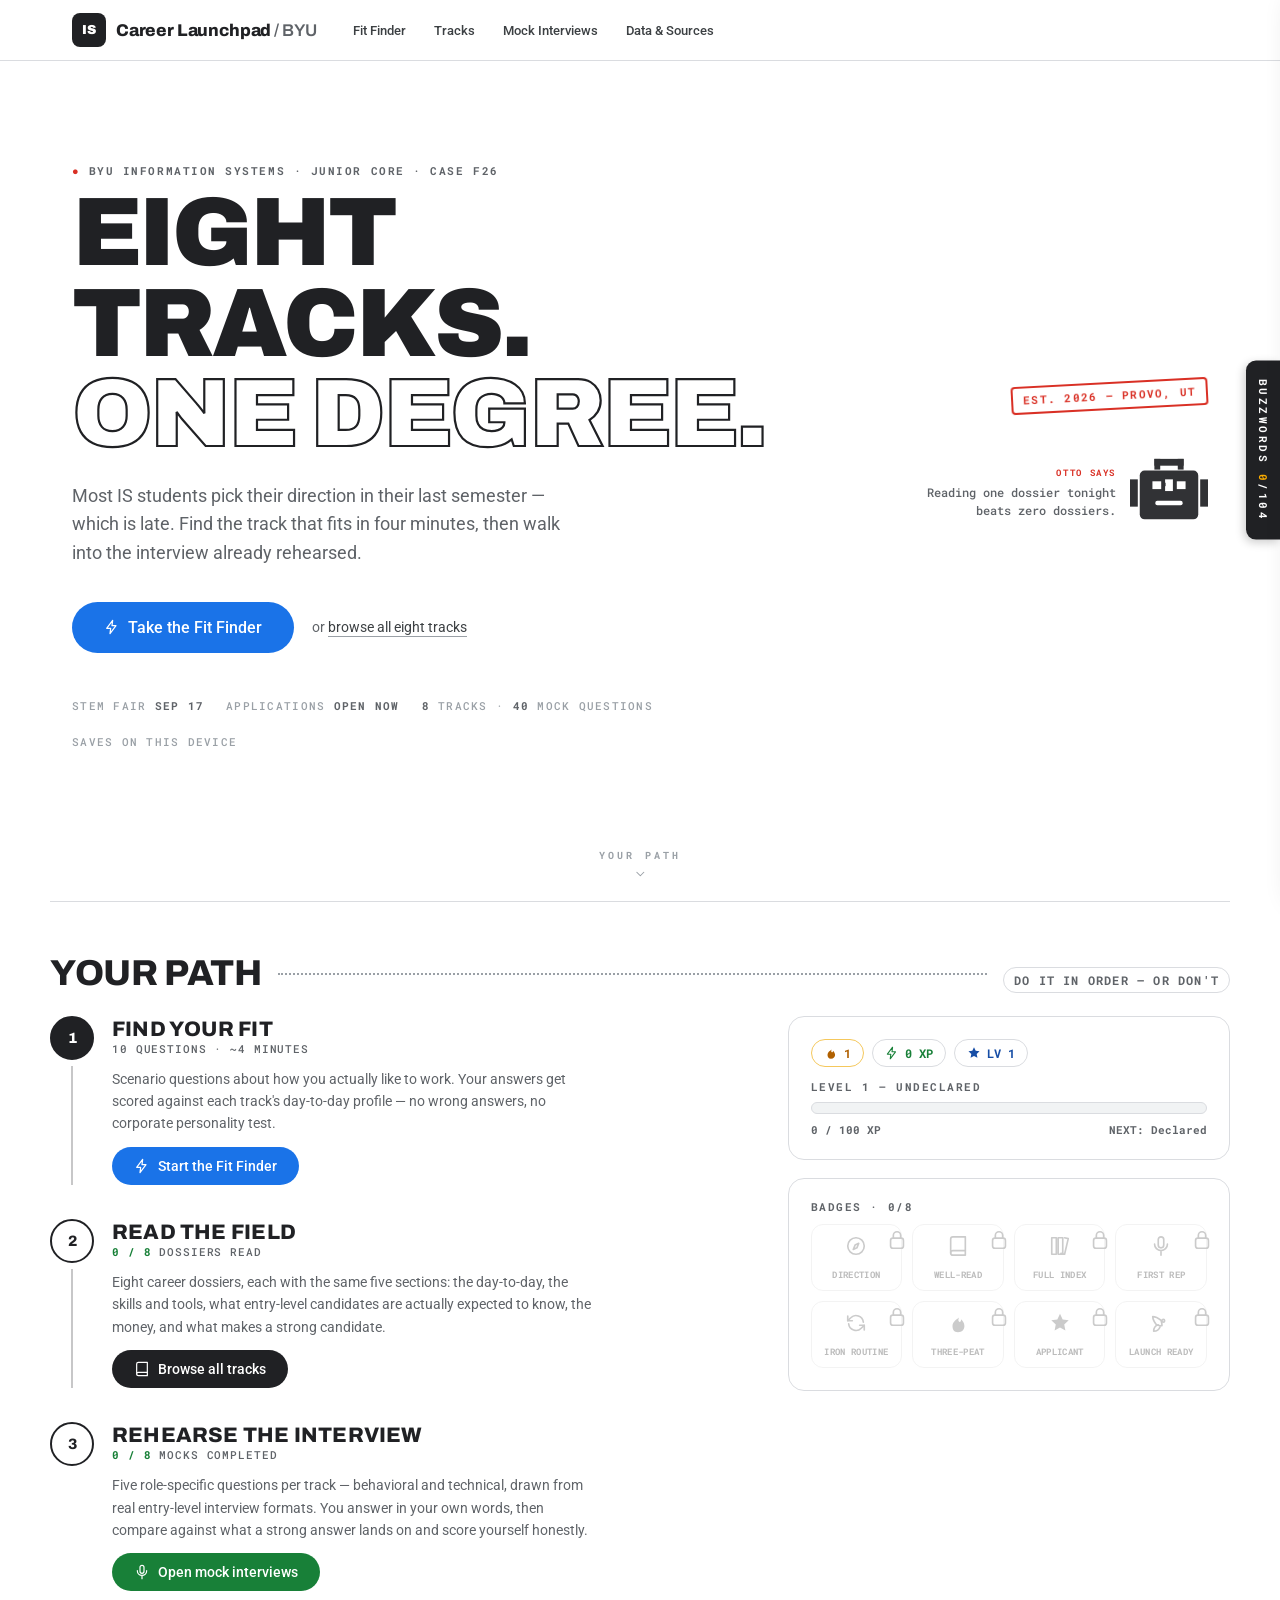
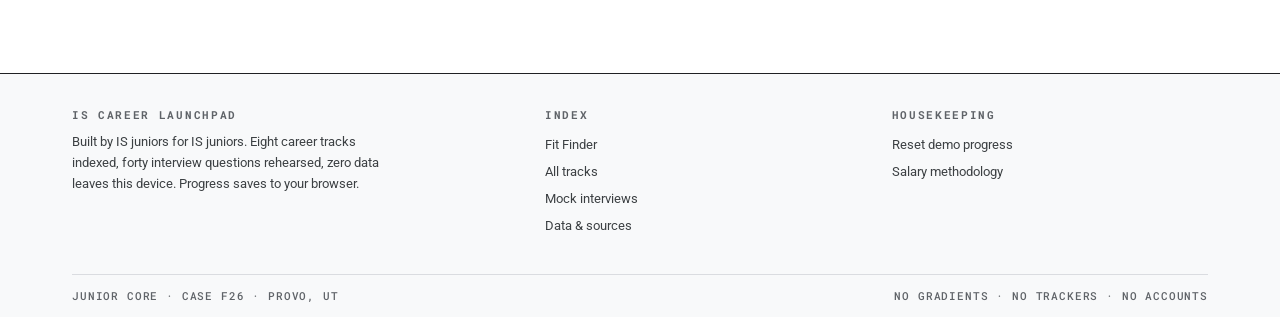
==== career-launchpad/index.html @ f9bc20ee "IS Career Launchpad v1: discovery + interview prep + buzzword system - Single-file app (career-launc" ====
<!DOCTYPE html>
<html lang="en">
<head>
<meta charset="UTF-8">
<meta name="viewport" content="width=device-width, initial-scale=1.0">
<title>IS Career Launchpad — find your track</title>
<meta name="description" content="An interactive field guide to Information Systems careers: find the track that fits, then rehearse the interview.">
<link rel="icon" href="data:image/svg+xml,%3Csvg xmlns='http://www.w3.org/2000/svg' viewBox='0 0 64 64'%3E%3Crect width='64' height='64' rx='12' fill='%23202124'/%3E%3Ctext x='32' y='42' font-family='Arial Black,Arial' font-size='26' font-weight='900' fill='%23fff' text-anchor='middle'%3EIS%3C/text%3E%3C/svg%3E">
<link rel="preconnect" href="https://fonts.googleapis.com">
<link rel="preconnect" href="https://fonts.gstatic.com" crossorigin>
<link href="https://fonts.googleapis.com/css2?family=Archivo:wght@500;600;700;800;900&family=Roboto:wght@400;500;700&family=Roboto+Mono:wght@400;500;700&display=swap" rel="stylesheet">
<style>
/* ============================================================
   IS CAREER LAUNCHPAD — design system
   Material flat + print-shop retro. Zero gradients, on purpose.
   ============================================================ */
:root{
  --ink:#202124;        /* Google grey 900 */
  --ink2:#3c4043;
  --grey:#5f6368;       /* Google grey 700 */
  --line:#dadce0;       /* Google grey 300 */
  --line2:#e8eaed;
  --surface:#f8f9fa;    /* Google grey 50 */
  --surface2:#f1f3f4;
  --white:#fff;
  --blue:#1a73e8; --blue-d:#174ea6; --blue-t:#e8f0fe;
  --green:#188038; --green-b:#1e8e3e; --green-t:#e6f4ea;
  --red:#d93025;   --red-t:#fce8e6;
  --yellow:#f9ab00; --yellow-d:#b06000;
  --orange:#e8710a;
  --purple:#7627bb; --purple-t:#f3e8fd;
  --pink:#d81b60;
  --teal:#00796b;
  --slate:#546e7a;
  --shadow:0 1px 2px rgba(60,64,67,.28), 0 1px 3px 1px rgba(60,64,67,.10);
  --font-ui:'Roboto',system-ui,-apple-system,'Segoe UI',sans-serif;
  --font-disp:'Archivo','Roboto',system-ui,sans-serif;
  --font-mono:'Roboto Mono',ui-monospace,'Cascadia Mono',Consolas,monospace;
}
*{box-sizing:border-box}
html{scroll-behavior:smooth}
body{
  margin:0; background:var(--white); color:var(--ink);
  font:400 15px/1.6 var(--font-ui);
  -webkit-font-smoothing:antialiased;
}
::selection{background:var(--blue-t)}
:focus-visible{outline:2px solid var(--blue); outline-offset:2px; border-radius:4px}
a{color:var(--blue); text-decoration:none}
a:hover{text-decoration:underline}
h1,h2,h3,h4{margin:0; font-family:var(--font-disp); letter-spacing:-.01em; line-height:1.1}
p{margin:.4em 0}
button{font-family:var(--font-ui)}
.wrap{max-width:1180px; margin:0 auto; padding:0 22px}
.mono{font-family:var(--font-mono)}
.kicker{
  font:700 11px/1 var(--font-mono); letter-spacing:.14em; text-transform:uppercase;
  color:var(--grey); margin:0 0 10px;
}
.kicker .dot{color:var(--red)}
.hairline{border:0; border-top:1px solid var(--line); margin:0}
.dotted{border:0; border-top:2px dotted #9aa0a6; margin:0}

/* ---------- app bar ---------- */
.appbar{
  position:sticky; top:0; z-index:50; background:rgba(255,255,255,.97);
  border-bottom:1px solid var(--line); backdrop-filter:blur(6px);
}
.appbar .row{display:flex; align-items:center; gap:18px; height:60px}
.brand{display:flex; align-items:center; gap:10px; cursor:pointer; user-select:none}
.brand:hover{text-decoration:none}
.brand .mark{
  width:34px; height:34px; background:var(--ink); color:#fff; border-radius:8px;
  display:grid; place-items:center; font:900 13px var(--font-disp); letter-spacing:.02em;
}
.brand .word{font:800 17px var(--font-disp); color:var(--ink); letter-spacing:-.01em}
.brand .word em{font-style:normal; color:var(--grey); font-weight:600}
.appnav{display:flex; gap:4px; margin-left:6px}
.appnav a{
  font:500 13px var(--font-ui); color:var(--ink2); padding:8px 12px; border-radius:8px;
}
.appnav a:hover{background:var(--surface2); text-decoration:none}
.appnav a.on{background:var(--blue-t); color:var(--blue-d)}
.appbar .spacer{flex:1}
.chip{
  display:inline-flex; align-items:center; gap:6px; padding:5px 12px;
  border:1px solid var(--line); border-radius:999px; background:#fff;
  font:700 12px var(--font-mono); color:var(--ink2); white-space:nowrap;
}
.chip svg{width:14px; height:14px}
.chip.streak{color:var(--yellow-d); border-color:#f5c85c}
.chip.xp{color:var(--green)}
.chip.lvl{color:var(--blue-d)}

/* ---------- buttons ---------- */
.btn{
  display:inline-flex; align-items:center; gap:8px; border:none; cursor:pointer;
  font:500 14px var(--font-ui); padding:11px 22px; border-radius:999px;
  transition:box-shadow .15s, transform .15s, background .15s; text-decoration:none;
}
.btn:hover{box-shadow:var(--shadow); text-decoration:none; transform:translateY(-1px)}
.btn:active{transform:translateY(0)}
.btn-primary{background:var(--blue); color:#fff}
.btn-dark{background:var(--ink); color:#fff}
.btn-green{background:var(--green); color:#fff}
.btn-ghost{background:#fff; color:var(--blue-d); border:1px solid var(--line)}
.btn-sm{padding:7px 14px; font-size:13px}
.btn[disabled], .btn[aria-disabled="true"]{background:var(--line2); color:#9aa0a6; cursor:not-allowed; box-shadow:none; transform:none}
.btn svg{width:16px; height:16px}

/* ---------- cards ---------- */
.card{
  background:#fff; border:1px solid var(--line); border-radius:16px; padding:22px;
}
.card.tight{padding:16px}
.hard{
  background:#fff; border:1.5px solid var(--ink); border-radius:12px;
  box-shadow:4px 4px 0 var(--ink); transition:transform .15s, box-shadow .15s;
}
.hard:hover{transform:translate(-2px,-2px); box-shadow:6px 6px 0 var(--ink)}
.hard.flat:hover{transform:none; box-shadow:4px 4px 0 var(--ink)}

/* ---------- stamp ---------- */
.stamp{
  display:inline-block; padding:5px 10px; border:2px solid var(--red); color:var(--red);
  font:700 10.5px var(--font-mono); letter-spacing:.12em; text-transform:uppercase;
  transform:rotate(-3deg); border-radius:4px; background:#fff; white-space:nowrap;
}
.stamp.blue{border-color:var(--blue); color:var(--blue-d); transform:rotate(2deg)}
.stamp.green{border-color:var(--green); color:var(--green)}

/* ---------- hero — one focal point, everything else recedes ---------- */
.hero{position:relative; min-height:calc(100vh - 60px); display:flex; align-items:center; padding:36px 0 84px}
.hero-grid{display:grid; grid-template-columns:1.55fr .8fr; gap:36px; align-items:center; width:100%}
.hero h1{
  font-size:clamp(52px,7.6vw,106px); font-weight:900; letter-spacing:-.03em; line-height:.93;
  text-transform:uppercase; margin:12px 0 22px;
}
.hero h1 .outl{
  color:transparent; -webkit-text-stroke:2.2px var(--ink); text-stroke:2.2px var(--ink);
}
.hero .sub{font-size:18px; color:var(--grey); max-width:50ch; margin:0 0 34px}
.hero .cta{display:flex; gap:18px; align-items:center; flex-wrap:wrap}
.btn-hero{padding:16px 32px; font-size:16px}
.hero .alt{font:400 13.5px var(--font-ui); color:var(--grey)}
.hero .alt a{color:var(--ink2); border-bottom:1px solid #9aa0a6; padding-bottom:1px}
.hero .alt a:hover{text-decoration:none; border-color:var(--ink)}
.microline{
  margin-top:46px; font:500 10.5px var(--font-mono); letter-spacing:.12em; color:#9aa0a6;
  text-transform:uppercase; display:flex; gap:22px; flex-wrap:wrap;
}
.microline b{color:var(--grey); font-weight:700}
.hero-side{position:relative; display:flex; flex-direction:column; align-items:flex-end; gap:18px}
.corner-stamp{z-index:2}
.otto-duo{display:flex; align-items:center; gap:14px; margin-top:26px}
.otto-duo .otto{width:78px; opacity:.92}
.otto-bubble{max-width:200px; font:500 12px/1.55 var(--font-mono); color:var(--grey); text-align:right}
.otto-bubble b{display:block; font-size:9px; letter-spacing:.18em; color:var(--red); margin-bottom:3px; text-align:right}
.scrollcue{
  position:absolute; bottom:20px; left:50%; transform:translateX(-50%);
  font:700 9.5px var(--font-mono); letter-spacing:.32em; color:#9aa0a6; text-transform:uppercase;
  display:flex; flex-direction:column; align-items:center; gap:5px;
}
.scrollcue svg{width:14px; height:14px; animation:dip 2.2s ease-in-out infinite}
@keyframes dip{0%,100%{transform:translateY(0); opacity:.45} 50%{transform:translateY(5px); opacity:1}}
.hero-main>*{animation:fadeUp .5s ease-out both}
.hero-main>*:nth-child(2){animation-delay:.07s}
.hero-main>*:nth-child(3){animation-delay:.14s}
.hero-main>*:nth-child(4){animation-delay:.21s}
.hero-main>*:nth-child(5){animation-delay:.28s}
@keyframes fadeUp{from{opacity:0; transform:translateY(14px)} to{opacity:1; transform:none}}

/* ---------- sections ---------- */
.section{padding:52px 0 8px}
.section-head{display:flex; align-items:baseline; gap:16px; margin-bottom:22px; flex-wrap:wrap}
.section-head h2{font-size:clamp(26px,3vw,36px); font-weight:800; text-transform:uppercase; letter-spacing:-.01em}
.section-head .count{
  font:700 12px var(--font-mono); color:var(--grey); letter-spacing:.1em;
  border:1px solid var(--line); padding:4px 10px; border-radius:999px;
}
.section-head .rule{flex:1; border-top:2px dotted #9aa0a6; min-width:60px; align-self:center}

/* ---------- path (journey) ---------- */
.path-grid{display:grid; grid-template-columns:1.6fr 1fr; gap:30px; align-items:start}
.stage{
  position:relative; display:flex; gap:18px; padding:0 0 34px 0;
}
.stage:last-child{padding-bottom:4px}
.stage .rail{display:flex; flex-direction:column; align-items:center; gap:6px}
.node{
  width:44px; height:44px; border-radius:999px; border:2px solid var(--ink); background:#fff;
  display:grid; place-items:center; font:800 15px var(--font-disp); color:var(--ink);
  flex:none; z-index:1;
}
.node.done{background:var(--green); border-color:var(--green); color:#fff}
.node.now{background:var(--ink); color:#fff}
.rail .cord{width:2px; flex:1; min-height:26px; background:var(--ink); opacity:.25}
.stage .body{flex:1; padding-top:2px}
.stage h3{font-size:21px; font-weight:800; text-transform:uppercase; letter-spacing:.01em}
.stage .desc{color:var(--grey); font-size:14px; margin:4px 0 12px; max-width:60ch}
.stage .meta{font:500 11px var(--font-mono); color:var(--grey); letter-spacing:.08em; text-transform:uppercase; margin-bottom:12px}
.stage .meta b{color:var(--green)}
/* ---------- right rail ---------- */
.railcol{display:flex; flex-direction:column; gap:18px; position:sticky; top:78px}
.levelbar{height:12px; background:var(--surface2); border:1px solid var(--line); border-radius:99px; overflow:hidden}
.levelbar .fill{height:100%; background:var(--blue); border-radius:99px; transition:width .5s}
.badge-grid{display:grid; grid-template-columns:repeat(4,1fr); gap:10px; margin-top:12px}
.badge{
  text-align:center; padding:10px 4px; border:1px solid var(--line); border-radius:12px;
  background:#fff; position:relative;
}
.badge svg{width:22px; height:22px; color:var(--yellow-d)}
.badge .bn{font:700 8.5px var(--font-mono); letter-spacing:.04em; text-transform:uppercase; display:block; margin-top:5px; color:var(--ink2)}
.badge.locked{opacity:.35; filter:grayscale(1)}
.badge .lk{position:absolute; top:4px; right:4px; width:11px; height:11px; color:var(--grey)}

/* ---------- track cards ---------- */
.group-head{
  display:flex; align-items:center; gap:14px; margin:34px 0 16px;
}
.group-head .gname{font:800 13px var(--font-mono); letter-spacing:.16em; text-transform:uppercase; color:var(--ink2)}
.group-head .grule{flex:1; border-top:1px solid var(--ink)}
.group-head .gn{font:700 11px var(--font-mono); color:#fff; background:var(--ink); padding:2px 8px; border-radius:4px}
.track-grid{display:grid; grid-template-columns:repeat(4,1fr); gap:18px}
.tcard{
  display:flex; flex-direction:column; cursor:pointer; padding:0; overflow:hidden;
  background:#fff;
}
.tcard .bar{height:5px; width:100%}
.tcard .inner{padding:16px 16px 14px; display:flex; flex-direction:column; flex:1}
.tcard .toprow{display:flex; justify-content:space-between; align-items:flex-start; gap:8px; margin-bottom:8px}
.tcard .ic{width:34px; height:34px; border-radius:8px; display:grid; place-items:center; flex:none}
.tcard .ic svg{width:19px; height:19px}
.tcard h3{font-size:16.5px; font-weight:800; line-height:1.2; margin:2px 0 6px}
.tcard .blurb{font-size:12.5px; color:var(--grey); line-height:1.5; flex:1}
.tcard .meta{
  margin-top:12px; padding-top:10px; border-top:1px dotted var(--line);
  font:700 10px var(--font-mono); letter-spacing:.08em; color:var(--grey); text-transform:uppercase;
  display:flex; justify-content:space-between; align-items:center; gap:6px;
}
.tcard .meta .go{color:var(--ink)}
.tcard .rd{
  font:700 8.5px var(--font-mono); letter-spacing:.1em; color:var(--green);
  border:1.5px solid var(--green); padding:2px 6px; border-radius:4px; transform:rotate(-3deg);
}
.tcard .fitmini{
  position:absolute;
}

/* ---------- dossier detail ---------- */
.crumb{font:500 12px var(--font-mono); color:var(--grey); letter-spacing:.06em; text-transform:uppercase}
.crumb a{color:var(--grey)}
.det-head{display:flex; gap:22px; align-items:flex-start; padding:34px 0 20px; flex-wrap:wrap}
.det-head .big-ic{width:74px; height:74px; border-radius:18px; display:grid; place-items:center; flex:none; border:1.5px solid var(--ink); box-shadow:4px 4px 0 var(--ink)}
.det-head .big-ic svg{width:38px; height:38px}
.det-head h1{font-size:clamp(30px,4vw,46px); font-weight:900; text-transform:uppercase; letter-spacing:-.02em; line-height:1}
.det-head .aka{font:500 13px var(--font-mono); color:var(--grey); margin-top:8px}
.det-head .head-cta{margin-left:auto; display:flex; flex-direction:column; gap:10px; align-items:flex-end}
.tabs{display:flex; gap:8px; flex-wrap:wrap; border-bottom:1px solid var(--line); padding-bottom:14px; margin-bottom:22px}
.tab{
  font:500 13px var(--font-ui); padding:8px 16px; border-radius:999px; cursor:pointer;
  border:1px solid var(--line); background:#fff; color:var(--ink2);
}
.tab.on{background:var(--blue-t); color:var(--blue-d); border-color:#c2d9f8; font-weight:700}
.tab:hover{border-color:#9aa0a6}
.dossier{max-width:820px}
.list{list-style:none; margin:0; padding:0}
.list li{
  padding:11px 0 11px 26px; position:relative; border-bottom:1px dotted var(--line); line-height:1.55;
}
.list li:last-child{border-bottom:none}
.list li::before{
  content:""; position:absolute; left:2px; top:17px; width:8px; height:8px; background:var(--sq,var(--blue));
}
.skillgroup{margin-bottom:20px}
.skillgroup .gl{
  font:700 11px var(--font-mono); letter-spacing:.14em; text-transform:uppercase; color:var(--grey);
  border-bottom:2px solid var(--ink); display:inline-block; padding-bottom:3px; margin-bottom:10px;
}
.pillrow{display:flex; flex-wrap:wrap; gap:8px}
.pill{
  font:500 12.5px var(--font-ui); border:1px solid var(--line); border-radius:999px; padding:6px 13px; background:var(--surface);
}
.traj{display:flex; flex-direction:column; gap:14px; margin:18px 0}
.traj .trow{display:grid; grid-template-columns:110px 1fr 170px; gap:14px; align-items:center}
.traj .tlabel{font:700 11px var(--font-mono); letter-spacing:.1em; color:var(--grey); text-transform:uppercase}
.traj .tbar{height:26px; background:var(--surface2); border:1px solid var(--ink); border-radius:5px; overflow:hidden}
.traj .tfill{height:100%; border-radius:0 4px 4px 0}
.traj .tval{font:700 13px var(--font-mono)}
.moneynote{
  border:1.5px solid var(--ink); border-radius:10px; padding:14px 16px; background:var(--surface);
  font-size:13.5px; color:var(--ink2); box-shadow:3px 3px 0 var(--ink); margin-top:16px;
}
.moneynote b{font-family:var(--font-mono); font-size:10px; letter-spacing:.14em; text-transform:uppercase; display:block; margin-bottom:4px; color:var(--ink)}
.readbtn-row{display:flex; gap:12px; align-items:center; margin-top:26px; flex-wrap:wrap}

/* ---------- quiz ---------- */
.quiz-wrap{
  max-width:720px; margin:0 auto; padding:26px 0 60px;
  min-height:calc(100vh - 60px); display:flex; flex-direction:column; justify-content:center;
}
.quiz-top{display:flex; justify-content:space-between; align-items:center; margin-bottom:8px; gap:12px}
.qdots{display:flex; gap:6px}
.qdot{width:22px; height:6px; border:1px solid var(--ink); background:#fff; border-radius:2px}
.qdot.done{background:var(--green); border-color:var(--green)}
.qdot.cur{background:var(--ink)}
.quiz-card{padding:30px 32px; margin-top:14px}
.qq{font:800 clamp(20px,2.6vw,27px)/1.2 var(--font-disp); letter-spacing:-.01em; margin:6px 0 22px}
.opts{display:flex; flex-direction:column; gap:11px}
.opt{
  display:flex; gap:13px; align-items:flex-start; text-align:left; width:100%;
  border:1.5px solid var(--line); border-radius:12px; background:#fff; cursor:pointer;
  padding:14px 16px; font:500 14.5px/1.5 var(--font-ui); color:var(--ink2);
  transition:border-color .12s, box-shadow .12s, transform .12s;
}
.opt:hover{border-color:#9aa0a6}
.opt.sel{border-color:var(--ink); box-shadow:3px 3px 0 var(--ink); color:var(--ink); transform:translate(-1px,-1px)}
.opt .key{
  font:700 11px var(--font-mono); border:1px solid currentColor; border-radius:6px;
  padding:2px 7px; flex:none; margin-top:2px;
}
.quiz-foot{display:flex; justify-content:flex-end; gap:14px; margin-top:22px; align-items:center}

/* ---------- results ---------- */
.res-wrap{max-width:900px; margin:0 auto; padding:26px 0 60px}
.match-hero{padding:30px 34px; margin:18px 0}
.match-hero .pct{
  font:900 clamp(64px,9vw,112px)/1 var(--font-disp); letter-spacing:-.04em;
}
.match-rows{display:flex; flex-direction:column; gap:11px; margin-top:8px}
.mrow{display:grid; grid-template-columns:215px 1fr 62px; gap:14px; align-items:center; cursor:pointer; padding:2px 6px; margin:0 -6px; border-radius:8px}
.mrow:hover{background:var(--surface)}
.mrow .ml{font:700 13px var(--font-disp); text-transform:uppercase; letter-spacing:.01em; display:flex; align-items:center; gap:8px; white-space:nowrap; color:var(--grey)}
.mrow:hover .ml{color:var(--ink)}
.mrow .ml svg{width:15px;height:15px; flex:none}
.mrow .mb{height:20px; background:var(--surface2); border:1px solid var(--line); border-radius:4px; overflow:hidden}
.mrow:hover .mb{border-color:var(--ink)}
.mrow .mf{height:100%; opacity:.75}
.mrow:hover .mf{opacity:1}
.mrow .mp{font:700 12.5px var(--font-mono); text-align:right; color:var(--grey)}
.whylist{list-style:none; margin:10px 0 0; padding:0}
.whylist li{padding:5px 0 5px 22px; position:relative; font-size:14px}
.whylist li::before{content:"※"; position:absolute; left:0; color:var(--green); font-weight:700}

/* ---------- mock interviews ---------- */
.mock-grid{display:grid; grid-template-columns:repeat(4,1fr); gap:18px}
.mkcard{padding:0; overflow:hidden; cursor:pointer; display:flex; flex-direction:column}
.mkcard .inner{padding:16px; display:flex; flex-direction:column; flex:1}
.mkcard .toprow{display:flex; justify-content:space-between; align-items:center; margin-bottom:10px}
.mkcard h3{font-size:15.5px; font-weight:800; margin:0 0 6px}
.mkcard .meta{font:500 10.5px var(--font-mono); color:var(--grey); letter-spacing:.07em; text-transform:uppercase; margin-top:auto; padding-top:12px}
.run-wrap{max-width:780px; margin:0 auto; padding:22px 0 90px}
.run-bar{height:12px; border:1.5px solid var(--ink); border-radius:99px; overflow:hidden; background:#fff; margin:10px 0 6px}
.run-bar .fill{height:100%; background:var(--green-b); transition:width .4s}
.run-meta{display:flex; justify-content:space-between; font:700 10.5px var(--font-mono); letter-spacing:.1em; text-transform:uppercase; color:var(--grey)}
.qcard{margin-top:18px}
.qtag{
  display:inline-flex; align-items:center; gap:7px; font:700 10.5px var(--font-mono);
  letter-spacing:.13em; text-transform:uppercase; padding:4px 11px; border-radius:999px; border:1.5px solid;
}
.qtag.beh{color:var(--purple); border-color:var(--purple)}
.qtag.tech{color:var(--blue-d); border-color:var(--blue)}
.qtext{font:800 clamp(19px,2.4vw,25px)/1.25 var(--font-disp); letter-spacing:-.01em; margin:12px 0 4px}
details.acc{border:1px solid var(--line); border-radius:12px; margin:14px 0; background:var(--surface)}
details.acc summary{
  cursor:pointer; list-style:none; padding:12px 16px; font:700 12px var(--font-mono);
  letter-spacing:.1em; text-transform:uppercase; color:var(--grey); display:flex; align-items:center; gap:8px;
}
details.acc summary::-webkit-details-marker{display:none}
details.acc summary::before{content:"+"; font:700 16px var(--font-mono); color:var(--ink); width:14px}
details.acc[open] summary::before{content:"–"}
details.acc .acc-body{padding:0 16px 14px; font-size:13.5px; color:var(--ink2)}
details.acc .acc-body li{margin:4px 0}
textarea.ans{
  width:100%; min-height:150px; resize:vertical; border:1.5px solid var(--line); border-radius:12px;
  padding:14px 16px; font:400 14.5px/1.6 var(--font-ui); color:var(--ink); background:#fff;
}
textarea.ans:focus{outline:2px solid var(--blue); outline-offset:1px; border-color:var(--blue)}
.ans-meta{display:flex; justify-content:space-between; font:500 11px var(--font-mono); color:var(--grey); margin-top:6px}
.model{
  border:1.5px solid var(--ink); border-radius:12px; background:var(--green-t); padding:16px 18px;
  box-shadow:4px 4px 0 var(--ink); margin-top:16px;
}
.model .mh{font:700 10.5px var(--font-mono); letter-spacing:.14em; text-transform:uppercase; color:var(--green); margin-bottom:6px}
.rubric{margin-top:16px}
.rubric .rh{font:700 11px var(--font-mono); letter-spacing:.12em; text-transform:uppercase; color:var(--grey); margin-bottom:8px}
.rubric .ritem{
  display:flex; gap:11px; align-items:flex-start; padding:9px 12px; border:1px solid var(--line);
  border-radius:10px; margin-bottom:8px; cursor:pointer; background:#fff; font-size:14px; color:var(--ink2);
  position:relative; user-select:none;
}
.rubric .ritem.on{border-color:var(--green); background:var(--green-t); color:var(--ink)}
.rubric .box{
  width:19px; height:19px; border:1.5px solid #9aa0a6; border-radius:4px; flex:none; margin-top:2px;
  display:grid; place-items:center; color:#fff;
}
.rubric .ritem.on .box{background:var(--green); border-color:var(--green)}
.rubric .box svg{width:13px; height:13px; opacity:0}
.rubric .ritem.on .box svg{opacity:1}
.end-quotes{list-style:none; padding:0; margin:14px 0}
.end-quotes li{padding:8px 0; border-bottom:1px dotted var(--line); font-size:13.5px; display:flex; gap:10px; align-items:center}
.end-quotes li:last-child{border:none}
.end-quotes .sc{font:700 12px var(--font-mono); color:var(--green); flex:none; width:44px}

/* ---------- sources ---------- */
.src-list{list-style:none; margin:0; padding:0}
.src-list li{padding:14px 0; border-bottom:1px dotted var(--line)}
.src-list .sn{font:800 14px var(--font-disp)}
.src-list .sd{font-size:13px; color:var(--grey); margin-top:3px}

/* ---------- toasts / confetti / modal ---------- */
#toasts{position:fixed; bottom:22px; left:22px; z-index:200; display:flex; flex-direction:column; gap:9px}
.toast{
  background:var(--ink); color:#fff; border-radius:10px; padding:12px 18px;
  font:500 13px var(--font-ui); box-shadow:0 4px 14px rgba(0,0,0,.3);
  display:flex; align-items:center; gap:10px; animation:tin .25s ease-out; max-width:340px;
}
.toast .tx{font:700 12px var(--font-mono); color:var(--yellow)}
@keyframes tin{from{transform:translateY(14px); opacity:0} to{transform:none; opacity:1}}
.toast.out{transition:opacity .3s, transform .3s; opacity:0; transform:translateY(8px)}
#confetti{position:fixed; inset:0; pointer-events:none; z-index:300; overflow:hidden}
#confetti span{position:absolute; width:9px; height:13px; top:-20px; animation:fall 1.6s ease-in forwards}
@keyframes fall{to{transform:translateY(105vh) rotate(720deg); opacity:.9}}

/* ---------- footer ---------- */
footer{border-top:1px solid var(--ink); margin-top:70px; background:var(--surface)}
footer .fgrid{display:grid; grid-template-columns:1.4fr 1fr 1fr; gap:30px; padding:34px 0}
footer .fh{font:700 10.5px var(--font-mono); letter-spacing:.16em; text-transform:uppercase; color:var(--grey); margin-bottom:10px}
footer a.fl{display:block; font-size:13px; color:var(--ink2); padding:3px 0}
footer .fbot{
  border-top:1px solid var(--line); padding:14px 0; display:flex; justify-content:space-between;
  gap:14px; flex-wrap:wrap; font:500 10.5px var(--font-mono); letter-spacing:.08em; color:var(--grey); text-transform:uppercase;
}

/* ---------- otto ---------- */
.otto{width:92px; flex:none}
.otto .eye{animation:blink 6s infinite}
@keyframes blink{0%,93%,100%{transform:scaleY(1)} 95%,97%{transform:scaleY(.08)}}

/* ---------- buzzwords: orange underline + hover tooltip ---------- */
.bz{
  border-bottom:2px solid var(--orange); cursor:help; position:relative;
}
.bz:hover, .bz:focus-visible{background:rgba(232,113,10,.10)}
.bz-tip{
  display:none; position:absolute; z-index:130; left:50%; bottom:calc(100% + 11px);
  transform:translateX(-50%); width:min(300px, 78vw); padding:12px 14px; background:#fff;
  border:1.5px solid var(--ink); border-radius:10px; box-shadow:4px 4px 0 var(--ink);
  font:400 12px/1.55 var(--font-ui); color:var(--ink2); text-align:left; text-transform:none; letter-spacing:normal;
}
.bz-tip::after{
  content:""; position:absolute; top:100%; left:50%; transform:translateX(-50%);
  border:8px solid transparent; border-top-color:var(--ink);
}
.bz-tip b{
  display:block; font:700 11px var(--font-mono); letter-spacing:.1em;
  color:var(--orange); margin-bottom:5px; text-transform:uppercase;
}
.bz-tip .lvl{
  display:block; margin-top:8px; padding-top:7px; border-top:1px dotted var(--line);
  font:700 9px var(--font-mono); letter-spacing:.16em; color:var(--grey); text-transform:uppercase;
}
.bz:hover .bz-tip, .bz:focus-visible .bz-tip, .bz.open .bz-tip{display:block}

/* ---------- buzzwords side tab + panel ---------- */
.bz-tab{
  position:fixed; right:0; top:50%; transform:translateY(-50%); z-index:95;
  writing-mode:vertical-rl; background:var(--ink); color:#fff; border:none; cursor:pointer;
  padding:18px 10px; border-radius:10px 0 0 10px; font:700 10.5px var(--font-mono);
  letter-spacing:.24em; text-transform:uppercase; box-shadow:-2px 3px 10px rgba(0,0,0,.2);
}
.bz-tab:hover{background:#000}
.bz-tab .n{color:var(--yellow)}
.bz-panel{
  position:fixed; top:0; right:0; bottom:0; z-index:110; width:min(400px,94vw);
  background:#fff; border-left:1.5px solid var(--ink); box-shadow:-8px 0 26px rgba(0,0,0,.14);
  transform:translateX(105%); transition:transform .28s ease; display:flex; flex-direction:column;
}
.bz-panel.open{transform:none}
.bz-head{padding:16px 20px 12px; border-bottom:1.5px solid var(--ink)}
.bz-head .trow{display:flex; justify-content:space-between; align-items:center; gap:10px}
.bz-head h3{font-size:20px; font-weight:800; text-transform:uppercase; letter-spacing:.01em}
.bz-x{
  width:32px; height:32px; border:1.5px solid var(--line); border-radius:999px; background:#fff;
  display:grid; place-items:center; cursor:pointer; color:var(--grey);
}
.bz-x:hover{border-color:var(--ink); color:var(--ink)}
.bz-x svg{width:15px; height:15px}
.bz-bar{display:flex; height:10px; border:1px solid var(--ink); border-radius:99px; overflow:hidden; margin:12px 0 6px; background:#fff}
.bz-bar span{height:100%}
.bz-sum{font:700 9.5px var(--font-mono); letter-spacing:.1em; color:var(--grey); text-transform:uppercase}
.bz-controls{padding:12px 20px 0}
.bz-search{
  width:100%; padding:10px 16px; border:1.5px solid var(--line); border-radius:999px;
  font:500 13px var(--font-ui); color:var(--ink); background:#fff;
}
.bz-search:focus{outline:2px solid var(--blue); outline-offset:1px; border-color:var(--blue)}
.bz-filters{display:flex; gap:6px; margin-top:10px; flex-wrap:wrap}
.bz-fchip{
  font:700 10px var(--font-mono); letter-spacing:.08em; padding:5px 11px; border-radius:999px;
  border:1px solid var(--line); background:#fff; color:var(--grey); cursor:pointer; text-transform:uppercase;
}
.bz-fchip.on{border-color:var(--ink); background:var(--ink); color:#fff}
.bz-body{flex:1; overflow-y:auto; padding:6px 20px 14px}
.bz-row{border-bottom:1px dotted var(--line); padding:10px 0}
.bz-row:last-child{border-bottom:none}
.bz-row .rt{display:flex; justify-content:space-between; align-items:center; gap:10px; cursor:pointer}
.bz-row .term{font:700 13px var(--font-disp); color:var(--ink)}
.bz-row .lside{display:flex; align-items:center; gap:8px; min-width:0}
.bz-row .cat{
  font:700 8px var(--font-mono); color:#fff; background:var(--grey); padding:2px 6px;
  border-radius:4px; letter-spacing:.08em; flex:none;
}
.bz-dots{display:inline-flex; gap:3px; flex:none}
.bz-dots i{width:8px; height:8px; border:1px solid #9aa0a6; border-radius:2px; background:#fff}
.bz-dots i.f1{background:var(--yellow); border-color:var(--yellow-d)}
.bz-dots i.f2{background:var(--blue); border-color:var(--blue)}
.bz-dots i.f3{background:var(--green); border-color:var(--green)}
.bz-def{font:400 12.5px/1.55 var(--font-ui); color:var(--ink2); padding:8px 0 2px}
.bz-def b{font:700 9.5px var(--font-mono); letter-spacing:.14em; color:var(--orange); text-transform:uppercase; display:block; margin-bottom:3px}
.bz-empty{padding:26px 0; font-size:13px; color:var(--grey); text-align:center}
.bz-foot{border-top:1.5px solid var(--ink); padding:12px 20px}
.bz-foot .btn{width:100%; justify-content:center}
.bz-card{
  border:1.5px solid var(--ink); border-radius:14px; box-shadow:4px 4px 0 var(--ink);
  padding:26px 20px; text-align:center; margin-top:14px; min-height:190px;
  display:flex; flex-direction:column; justify-content:center; gap:10px;
}
.bz-card .cat{font:700 9px var(--font-mono); letter-spacing:.16em; color:var(--grey); text-transform:uppercase}
.bz-card .t{font:800 26px var(--font-disp); letter-spacing:-.01em}
.bz-card .d{font:400 13.5px/1.6 var(--font-ui); color:var(--ink2)}
.bz-card .hint{font:500 10px var(--font-mono); letter-spacing:.1em; color:#9aa0a6; text-transform:uppercase}
.bz-actions{display:flex; gap:10px; margin-top:16px}
.bz-actions .btn{flex:1; justify-content:center}
.bz-progress{font:700 10px var(--font-mono); letter-spacing:.1em; color:var(--grey); margin-top:14px; text-transform:uppercase; text-align:center}


@media (max-width:1020px){
  .track-grid,.mock-grid{grid-template-columns:repeat(2,1fr)}
  .hero{min-height:auto; padding:38px 0 46px}
  .hero-grid{grid-template-columns:1fr}
  .hero-side{flex-direction:row; align-items:center; gap:18px}
  .otto-bubble, .otto-bubble b{text-align:left}
  .scrollcue{display:none}
  .path-grid{grid-template-columns:1fr}
  .railcol{position:static; flex-direction:row; flex-wrap:wrap}
  .railcol>*{flex:1 1 260px}
}
@media (max-width:680px){
  .appnav{display:none}
  .track-grid,.mock-grid{grid-template-columns:1fr}
  .mrow{grid-template-columns:140px 1fr 48px}
  .mrow .ml span.tname{font-size:11px}
  .traj .trow{grid-template-columns:70px 1fr; }
  .traj .trow .tval{grid-column:2}
  .det-head .head-cta{margin-left:0}
}
@media (prefers-reduced-motion:reduce){
  *{animation-duration:.01ms !important; transition-duration:.01ms !important}
}
</style>
</head>
<body>

<noscript>
  <div style="padding:40px; font-family:monospace; text-align:center">
    The IS Career Launchpad needs JavaScript to run. Everything stays on your device — no server, no accounts.
  </div>
</noscript>

<header class="appbar">
  <div class="wrap row">
    <div class="brand" onclick="go('#/')" role="link" tabindex="0" aria-label="Career Launchpad home">
      <div class="mark">IS</div>
      <div class="word">Career Launchpad <em>/ BYU</em></div>
    </div>
    <nav class="appnav" id="appnav">
      <a href="#/quiz" data-nav="quiz">Fit Finder</a>
      <a href="#/tracks" data-nav="tracks">Tracks</a>
      <a href="#/mocks" data-nav="mocks">Mock Interviews</a>
      <a href="#/sources" data-nav="sources">Data &amp; Sources</a>
    </nav>
    <div class="spacer"></div>
  </div>
</header>

<main id="app"></main>

<footer>
  <div class="wrap">
    <div class="fgrid">
      <div>
        <div class="fh">IS Career Launchpad</div>
        <p style="font-size:13px; color:var(--ink2); max-width:44ch; margin:0">
          Built by IS juniors for IS juniors. Eight career tracks indexed, forty interview
          questions rehearsed, zero data leaves this device. Progress saves to your browser.
        </p>
      </div>
      <div>
        <div class="fh">Index</div>
        <a class="fl" href="#/quiz">Fit Finder</a>
        <a class="fl" href="#/tracks">All tracks</a>
        <a class="fl" href="#/mocks">Mock interviews</a>
        <a class="fl" href="#/sources">Data &amp; sources</a>
      </div>
      <div>
        <div class="fh">Housekeeping</div>
        <a class="fl" href="javascript:resetDemo()">Reset demo progress</a>
        <a class="fl" href="#/sources">Salary methodology</a>
      </div>
    </div>
    <div class="fbot">
      <span>JUNIOR CORE · CASE F26 · PROVO, UT</span>
      <span>NO GRADIENTS · NO TRACKERS · NO ACCOUNTS</span>
    </div>
  </div>
</footer>

<button class="bz-tab" id="bz-tab" onclick="toggleBZ()" aria-label="Open the buzzwords panel"></button>
<aside class="bz-panel" id="bz-panel" aria-label="Buzzwords glossary"></aside>

<div id="toasts" aria-live="polite"></div>
<div id="confetti"></div>

<script>
/* ============================================================
   1. DATA — career tracks
   Salary figures are directional aggregates (see #/sources).
   ============================================================ */
const CAREERS = [
{
  id:"swe", name:"Software Developer", short:"Software Dev", aka:"Software Engineer · Application Developer · Full-stack Dev",
  icon:"code", color:"#1a73e8", group:"Build & Operate",
  blurb:"Designs, builds, and ships the software everyone else runs their lives on.",
  dayToDay:[
    "Write and review code in a team repo — feature branches, pull requests, repeat",
    "Translate tickets into working features plus the tests that keep them working",
    "Debug production issues from error logs, metrics, and user reports",
    "Standups, sprint planning, and code review feedback (giving and taking)",
    "Pair with QA and product to nail the edge cases nobody wrote down",
    "Read documentation. Then read more documentation."
  ],
  skills:[
    {label:"Core tech", items:["JavaScript / TypeScript","Python or Java","SQL","Git & branching flow","Data structures & algorithms"]},
    {label:"Tools", items:["VS Code","Postman / Insomnia","Docker (basics)","JIRA or Linear","CI/CD pipelines"]},
    {label:"Also expected", items:["REST API design","Unit testing (Jest, PyTest)","One cloud provider's basics","Reading other people's code"]}
  ],
  entry:[
    "CS-style fundamentals: arrays, maps, hash tables, Big-O thinking, recursion",
    "A portfolio of 2–3 real projects you can defend line by line",
    "Comfortable with Git branching and code review etiquette",
    "Can explain trade-offs of your past projects — not just the features"
  ],
  money:{
    traj:[
      {y:"0–2 yrs", v:"$75–110k", w:42},
      {y:"3–5 yrs", v:"$130–160k", w:66},
      {y:"6+ yrs", v:"$170k+ TC", w:90}
    ],
    note:"Big-tech new-grad total comp can reach $150–190k with equity and bonus. Utah local companies run meaningfully lower than coastal tech — compare base vs. total comp carefully."
  },
  strong:[
    "Ships personal projects that actually work end-to-end, warts and all",
    "Explains the *why* behind technical decisions, not just the how",
    "Takes code review feedback without ego",
    "Learns the existing codebase before trying to rewrite it"
  ],
  traits:{code:10,data:3,people:3,design:3,security:4,infra:5,process:4,business:2},
  interview:[
    {type:"b", q:"Tell me about a time you shipped something you weren't fully proud of. What did you cut, and why?",
     listen:["Names the deadline pressure honestly","Identifies what was cut (tests? polish?) and the cost","What they changed in their process afterwards"],
     model:"Strong answers name the constraint, the specific cut (skipped tests, hard-coded edge case), the price paid, and the follow-up ticket or habit that fixed it later. Weak answers blame teammates or claim they've never cut corners — both are red flags."},
    {type:"t", q:"Walk me through what happens after you type a URL and press Enter — as much detail as you can.",
     listen:["DNS resolution","TCP handshake + TLS","HTTP request/response","HTML parse and render"],
     model:"This is a breadth check: DNS lookup → TCP handshake → TLS negotiation → HTTP request → server processing → response → HTML parsed into DOM → render. Bonus points for mentioning caching, CDNs, or status codes. Organized beats exhaustive."},
    {type:"t", q:"You deploy, and the API suddenly returns 500 errors for 10% of requests. Walk me through your debugging.",
     listen:["Checks logs and error rates first","Diffs against the recent deploy","Considers rollback vs. hotfix","Communicates status while debugging"],
     model:"Structured triage: check logs and error rate, diff the deploy, check dependencies and feature flags, then decide rollback vs. hotfix based on blast radius — while telling someone it's happening. Random guessing before looking at logs is the fail condition."},
    {type:"b", q:"Describe a code review conflict — you thought your approach was better. How did it end?",
     listen:["States both sides fairly","Let evidence decide, not volume","Followed team convention even when disagreeing"],
     model:"Strong: describes both approaches, what settled it (benchmark, style guide, senior input), and following the team's call once made. Weak: framing the reviewer as an idiot, or folding instantly with resentment."},
    {type:"t", q:"Reverse a string in the language of your choice, then tell me the time complexity of your solution.",
     listen:["Working code","Says O(n) time","Mentions O(n) extra space (or in-place trick)","Edge cases: empty string, unicode"],
     model:"Write the loop or built-in, state O(n) time and O(n) space (or the two-pointer in-place swap), and mention empty-string and unicode caveats if asked. Then stop — don't narrate every keystroke."}
  ]
},
{
  id:"cloud", name:"Cloud / Infrastructure Engineer", short:"Cloud Eng", aka:"Cloud Engineer · DevOps · Platform Engineer · SRE",
  icon:"cloud", color:"#546e7a", group:"Build & Operate",
  blurb:"Builds and runs the pipes, servers, and platforms everything else depends on.",
  dayToDay:[
    "Provision and version infrastructure as code (mostly Terraform)",
    "Own uptime: on-call rotations, incident response, postmortems",
    "Right-size instances and hunt down cloud spend that doubled quietly",
    "Automate the last manual thing you did — then delete the script's predecessor",
    "Design networks, IAM boundaries, and deployment guardrails",
    "Write the runbook you wish you'd had at 3 AM"
  ],
  skills:[
    {label:"Core tech", items:["Linux administration","Networking (VPCs, routing, DNS)","One cloud deeply (AWS / Azure / GCP)","Scripting (Python, Bash)"]},
    {label:"Tools", items:["Terraform","Docker","Kubernetes (gradually)","Prometheus / Grafana","CI/CD systems"]},
    {label:"Also expected", items:["IAM and permissions design","Cost management","GitOps habits","Reading other people's Terraform"]}
  ],
  entry:[
    "A cloud cert (AWS Solutions Architect / AZ-104) opens HR doors; labs prove skill",
    "Can explain what a VPC, subnet, and security group actually do",
    "A home lab — physical or a cheap cloud sandbox — with real services in it",
    "Honest self-assessment about on-call: know whether 3 AM pages are for you"
  ],
  money:{
    traj:[
      {y:"0–2 yrs", v:"$75–95k", w:46},
      {y:"3–5 yrs", v:"$120–150k", w:72},
      {y:"6+ yrs", v:"$160k+ (platform/SRE)", w:92}
    ],
    note:"Platform and SRE roles at product companies rival software-engineer pay. On-call compensation varies wildly between companies — ask about it directly in interviews."
  },
  strong:[
    "Automates repeated work instead of enduring it heroically",
    "Thinks in failure modes: 'what breaks first, and who notices?'",
    "Documents so the person on-call after them survives",
    "Treats security as part of the job, not another team's problem"
  ],
  traits:{code:7,data:3,people:4,design:1,security:7,infra:10,process:5,business:3},
  interview:[
    {type:"t", q:"Explain IAM roles vs. users vs. policies — and why 'just use the root account' is a problem.",
     listen:["Least-privilege mental model","Roles are assumable, including by machines","Root locked away with MFA"],
     model:"Users are identities for people; roles are assumable permission sets (for people and services); policies are the permissions attached. Root gets locked away with MFA and daily-use accounts stay least-privilege. The concept being tested: do you default to granting the minimum?"},
    {type:"t", q:"Your cloud bill doubled last month. Where do you look first?",
     listen:["Billing dashboard by service","Hunts idle and oversized resources","Checks egress and forgotten environments","Proposes budgets and alerts as the fix"],
     model:"Method: billing dashboard sorted by service → find top offenders → per-resource hunt (idle load balancers, unattached volumes, oversized instances, egress, forgotten dev environments) → then the process fix: budgets, alerts, tagging policy. Panic-free triage is the point."},
    {type:"b", q:"Tell me about an outage you caused or witnessed. What did you learn?",
     listen:["Blameless timeline","Root cause and detection gap","A guardrail that prevents recurrence"],
     model:"Strong: walks the timeline, names the root cause and — critically — why monitoring didn't catch it earlier, then describes the guardrail added (alert, runbook, canary deploy). Blame-shifting or laughing off the outage both fail."},
    {type:"t", q:"Why infrastructure as code instead of clicking around the console?",
     listen:["Repeatability and review","Drift detection","Disaster recovery"],
     model:"IaC is versioned, reviewable, and repeatable; it catches drift and makes disaster recovery a re-run instead of a memory test. Consoles are fine for exploring, production should be code. Bonus: mention onboarding speed — a new engineer reads the repo."},
    {type:"b", q:"Describe a time you explained a technical constraint to a non-technical person.",
     listen:["A translation that actually landed","Checked for understanding","Offered trade-offs, not just 'no'"],
     model:"Strong: picks a real constraint (why the migration takes a weekend, why we can't just add more memory), finds the analogy that landed, confirms understanding, and offers options with trade-offs. The test is whether the other person made a informed decision."}
  ]
},
{
  id:"cyber", name:"Cybersecurity Analyst", short:"Cybersecurity", aka:"SOC Analyst · InfoSec Analyst · Security Engineer",
  icon:"shield", color:"#d93025", group:"Build & Operate",
  blurb:"Defends systems, data, and people from everyone from scammers to state actors.",
  dayToDay:[
    "Triage alerts in a SIEM (Splunk, Sentinel) — most are noise, some aren't",
    "Investigate phishing reports and endpoint weirdness",
    "Patch, scan, and document — the unglamorous 70% of the job",
    "Write incident reports that leadership can actually read",
    "Threat-hunt: proactively look for attacks that didn't trigger alerts",
    "Security awareness: teaching humans not to click things"
  ],
  skills:[
    {label:"Core tech", items:["Networking (TCP/IP, DNS, HTTP)","Linux comfort","Windows & Active Directory basics","Incident response process"]},
    {label:"Tools", items:["SIEM (Splunk)","EDR (CrowdStrike, Cortex XDR)","Wireshark","Nmap","Burp Suite (appsec)"]},
    {label:"Also expected", items:["Scripting (Python, PowerShell)","Cloud security basics","NIST / SOC 2 framework literacy","Report writing"]}
  ],
  entry:[
    "Can explain the TCP handshake and read a basic packet capture",
    "A home lab: VMs, firewall rules, deliberately-hacked boxes to repair",
    "Security+ helps past HR filters; skills pass the interviews",
    "Fundamental honesty — you will report bad news to powerful people"
  ],
  money:{
    traj:[
      {y:"0–2 yrs", v:"$65–85k", w:42},
      {y:"3–5 yrs", v:"$95–120k", w:68},
      {y:"6+ yrs", v:"$130–170k+", w:90}
    ],
    note:"Clearance-required and finance roles pay above band. SOC shifts are a real burnout risk — in interviews, ask about rotation schedules and alert quality, not just salary."
  },
  strong:[
    "Explains attacks as stories, not vocabulary lists",
    "Documents relentlessly — evidence beats memory",
    "Asks 'what's the business risk,' not just 'is it patched'",
    "Learns the boring parts (logging, backups) without being told"
  ],
  traits:{code:6,data:4,people:4,design:1,security:10,infra:8,process:5,business:3},
  interview:[
    {type:"t", q:"Walk me through the TCP three-way handshake and why an attacker would care about it.",
     listen:["SYN, SYN-ACK, ACK in order","Half-open connections enable scanning","Connects to detection (IDS visibility)"],
     model:"Correct sequence: client SYN → server SYN-ACK → client ACK; connection established. Attackers abuse the handshake with half-open connections (SYN scans, SYN floods/DoS). Bonus: defenders see these in firewall and IDS logs — that's why the trivia matters."},
    {type:"t", q:"An employee reports the phishing email they *did* click. What do you do in the first 30 minutes?",
     listen:["Contain first, investigate second","No blame — protect the reporting culture","Reset credentials, isolate host, scope via logs"],
     model:"Order matters: thank the employee (blame kills reporting), isolate the host, reset credentials, check mailbox rules and lateral movement, scope using logs, preserve evidence, escalate per playbook. Contain → investigate → eradicate → document."},
    {type:"b", q:"Tell me about a time you had to deliver bad news to someone senior to you.",
     listen:["Facts first, feelings managed","Impact quantified","Options with costs, not just problems"],
     model:"Strong: states the finding plainly, quantifies impact (data exposed, cost, risk), brings two or three options with trade-offs, and follows up in writing. Weak: softening the news until it's meaningless, or drama instead of facts."},
    {type:"t", q:"What's the difference between hashing and encryption? Where would you use each?",
     listen:["Hashing is one-way, encryption reversible","Passwords get hashed (with salt)","Data at rest / in transit gets encrypted"],
     model:"Hashing is one-way (passwords with unique salts, integrity checks); encryption is reversible with a key (protecting data at rest and in transit). Bonus: rainbow tables and why salting defeats them. Mixed-up answers here are disqualifying in security interviews."},
    {type:"b", q:"Describe a time you had to learn something technical fast. How did you do it?",
     listen:["Concrete method (labs, CTFs, structured platforms)","Practice over passive video-watching","Evidence they knew when they'd learned it"],
     model:"Strong: names the resource (TryHackMe, HackTheBox, vendor docs), describes lab-first repetition, admits the first attempt failed, and defines the moment they knew it stuck. 'I watched videos' with no practice is the weak version."}
  ]
},
{
  id:"data", name:"Data Analyst / Data Scientist", short:"Data Analyst", aka:"Analyst · Analytics Engineer · Data Scientist",
  icon:"db", color:"#e8710a", group:"Analyze & Advise",
  blurb:"Turns messy company data into decisions people actually make.",
  dayToDay:[
    "Write SQL against warehouses (Snowflake, BigQuery) — most of the day, honestly",
    "Build and maintain dashboards (Tableau, Power BI, Looker)",
    "Meet stakeholders to scope their 'one quick question' requests",
    "Clean data that nobody admits is dirty",
    "Run analyses: cohorts, funnels, A/B test reads",
    "Present findings — the deck is the deliverable"
  ],
  skills:[
    {label:"Core tech", items:["SQL (joins, windows, CTEs)","Python or R (pandas / tidyverse)","Statistics (distributions, hypothesis tests)","Excel that frightens people"]},
    {label:"Tools", items:["Tableau / Power BI / Looker","dbt (on analyst teams)","Jupyter","Git basics"]},
    {label:"Also expected", items:["Experiment design","Data modeling (star schema)","Chart storytelling","Stakeholder management"]}
  ],
  entry:[
    "Can write a window-function query without Googling the syntax",
    "Explains p-value, confidence interval, and Simpson's paradox in plain English",
    "One analysis project on real, messy data — not iris.csv",
    "Can pick the right chart and defend the choice"
  ],
  money:{
    traj:[
      {y:"0–2 yrs", v:"$65–80k (analyst)", w:44},
      {y:"3–5 yrs", v:"$95–125k (senior / DS)", w:68},
      {y:"6+ yrs", v:"$130–170k (DS / analytics eng)", w:90}
    ],
    note:"Data scientist roles skew higher but usually want real statistics plus Python depth. Analyst → senior analyst → data scientist is the standard ladder, and analytics engineering is the well-paid fork."
  },
  strong:[
    "Curious about the business question hiding behind the data request",
    "Number-checks themselves before presenting — twice",
    "Can say 'this analysis is wrong because…' about their own work",
    "Communicates like a human, not a notebook"
  ],
  traits:{code:6,data:10,people:5,design:3,security:1,infra:2,process:5,business:7},
  interview:[
    {type:"t", q:"Write a SQL query: top 3 products by revenue in each region.",
     listen:["Aggregates before ranking","Window function with PARTITION BY","Mentions ties and rounding"],
     model:"Two steps: GROUP BY region and product for revenue, then ROW_NUMBER() OVER (PARTITION BY region ORDER BY revenue DESC) filtered to rn <= 3. Bonus: mention handling ties (RANK vs ROW_NUMBER) and revenue rounding."},
    {type:"t", q:"A metric on the executive dashboard dropped 20% week-over-week. Walk me through your investigation.",
     listen:["Verifies the data pipeline before business theories","Segments the drop","Communicates early, even without answers"],
     model:"Data first: is the pipeline healthy, did logging or definitions change? Then segment (platform, geo, cohort, new vs. returning), check external events and seasonality, quantify the drivers. Communicate status early — 'investigating, data verified, will update by 3' beats silence."},
    {type:"b", q:"Tell me about an analysis that changed a decision. What would have happened without it?",
     listen:["A concrete decision and its counterfactual","How they handled pushback","Honest about uncertainty"],
     model:"Strong: names the decision, what the data showed, the counterfactual (what leadership was about to do), and how they handled skeptics — including the uncertainty they disclosed. Weak: an analysis that 'informed general understanding' changed nothing."},
    {type:"t", q:"Explain a p-value to a marketing VP.",
     listen:["Plain English, zero jargon-hiding","Frames it as 'if nothing changed, how surprising is this'","Mentions a decision threshold"],
     model:"'If the change actually did nothing, this is the chance we'd see a result this extreme anyway. We call 5% our threshold and decide what we're measuring before we look.' The classic fail: 'the probability the hypothesis is true' — it isn't."},
    {type:"b", q:"Describe the dirtiest dataset you've handled. What did you do?",
     listen:["Specific messes (dupes, nulls, units)","A pragmatic 80/20 cleaning call","Raised the issue upstream"],
     model:"Strong: names concrete messes, explains the judgment call (what was fixable vs. what needed the business to define), documented choices, and flagged the upstream cause. Martyr stories about hand-cleaning 100k rows in Excel show endurance, not judgment."}
  ]
},
{
  id:"bsa", name:"Business / Systems Analyst", short:"Business Analyst", aka:"Business Analyst · Systems Analyst · Business Systems Analyst",
  icon:"flow", color:"#188038", group:"Analyze & Advise",
  blurb:"Translates between what the business means and what the system must do.",
  dayToDay:[
    "Run requirements sessions and write them down properly",
    "Map current-state and future-state processes (Visio, Lucid)",
    "Write user stories with acceptance criteria that survive development",
    "Sit between developers and stakeholders, absorbing ambiguity on purpose",
    "Test that the build matches the ask (UAT design and execution)",
    "Own the 'wait, which version of the truth?' meetings"
  ],
  skills:[
    {label:"Core tech", items:["Requirements elicitation","Process mapping (BPMN)","SQL for verification","UAT design"]},
    {label:"Tools", items:["JIRA / Azure DevOps","Excel (serious Excel)","Visio / Lucidchart","Figma (light)"]},
    {label:"Also expected", items:["Stakeholder management","Documentation discipline","Light ERP/CRM configuration","Meeting facilitation"]}
  ],
  entry:[
    "Can turn a rambling meeting into a one-page spec people sign",
    "SQL joins don't scare you",
    "Writes clearly — writing samples beat certifications here",
    "Asks 'why' three levels deep, politely"
  ],
  money:{
    traj:[
      {y:"0–2 yrs", v:"$60–75k", w:40},
      {y:"3–5 yrs", v:"$90–115k (senior BA)", w:66},
      {y:"6+ yrs", v:"$110–140k (lead / architect)", w:86}
    ],
    note:"The classic launchpad into product management, consulting, and IT leadership. Less pure tech, more leverage — your value compounds through the systems and people you understand."
  },
  strong:[
    "Turns ambiguity into documents people actually sign",
    "Holds the line on scope without making enemies",
    "Speaks fluent engineer and fluent executive",
    "Follows up. Always follows up."
  ],
  traits:{code:2,data:6,people:8,design:5,security:2,infra:2,process:8,business:9},
  interview:[
    {type:"t", q:"A VP asks for 'a report on sales.' What do you do before building anything?",
     listen:["Audience and the decision being made","Fields, filters, grain, frequency","Mocks it on paper before building"],
     model:"Requirements before artifacts: Who reads it? What decision does it drive? What fields, filters, and grain? How often, living where? Then a paper mock for sign-off before any building. Building first and asking later is the classic junior mistake."},
    {type:"b", q:"Tell me about a time two stakeholders wanted conflicting things.",
     listen:["Surfaces the conflict early","Finds the shared goal underneath","Escalates with options, not problems"],
     model:"Strong: names both wants and the shared goal, describes how they quantified the trade-off, and — if stuck — escalated transparently with options priced out. Weak: quietly picking a side, or 'they worked it out themselves' (you're the translator; that was your job)."},
    {type:"t", q:"Explain the difference between INNER, LEFT, and FULL OUTER joins to a non-developer.",
     listen:["Plain-English Venn-style framing","A concrete two-table example","Knows which rows survive each join"],
     model:"INNER: only rows that match in both tables. LEFT: everything from the left table, matches filled in where they exist. FULL OUTER: everything from both sides, matched where possible. Use a concrete example (customers and orders — customers with no orders)."},
    {type:"t", q:"You get a UAT bug report that just says 'the report is wrong.' Walk me through your next hour.",
     listen:["Gets specifics: inputs, expected vs. actual","Reproduces before theorizing","Classifies: data, requirements, or build"],
     model:"Get specifics (which run, what inputs, what they expected vs. saw), reproduce it, then isolate: bad data, misunderstood requirement, or build defect — each routes to a different owner. Log it properly either way. 'Wrong' is not a bug report; making it one is the job."},
    {type:"b", q:"Describe a project where documentation saved you.",
     listen:["A specific artifact (decision log, sign-off)","The moment it mattered — dispute, turnover, audit","Cost to write vs. value returned"],
     model:"Strong: names the artifact, the crisis (a stakeholder disputing scope in week 9, a key person leaving), and how the document resolved it in minutes. The lesson isn't 'write more docs' — it's 'write the ones that get disputed later.'"}
  ]
},
{
  id:"erp", name:"ERP / Systems Consultant", short:"ERP Consultant", aka:"SAP Consultant · Salesforce Consultant · Systems Integrator",
  icon:"gear", color:"#00796b", group:"Analyze & Advise",
  blurb:"Makes giant off-the-shelf systems fit real companies — and boards planes doing it.",
  dayToDay:[
    "Configure modules to match client business processes",
    "Run fit-gap workshops with client teams",
    "Test, migrate, and reconcile data — the unglamorous core of every project",
    "Document configuration decisions for the client's future team",
    "Support go-lives (long days, genuine adrenaline)",
    "Travel to client sites — frequency depends on the firm"
  ],
  skills:[
    {label:"Core tech", items:["Business process fluency (O2C, P2P, R2R)","System configuration (SAP / Salesforce)","Data migration basics","SQL"]},
    {label:"Tools", items:["SAP S/4HANA or Salesforce ecosystem","Excel (power user)","JIRA","Process documentation suites"]},
    {label:"Also expected", items:["Client communication","Change management","Industry curiosity","Presentation presence"]}
  ],
  entry:[
    "Understand what ERP systems are for — one deep-dive project helps",
    "Can explain a business process end-to-end (order-to-cash is the classic)",
    "Excel plus SQL get you through the technical screens",
    "Presence: interviews test whether you can talk to a 55-year-old CFO"
  ],
  money:{
    traj:[
      {y:"0–2 yrs", v:"$65–85k + bonus", w:44},
      {y:"3–5 yrs", v:"$100–130k (senior)", w:70},
      {y:"6+ yrs", v:"$130–180k+ (manager / architect)", w:92}
    ],
    note:"Big-firm compensation includes bonus, travel points, and faster promotion cycles than most IT tracks. Hours spike at go-live. BYU IS has deep ERP placement pipelines — ask the department for alumni firms."
  },
  strong:[
    "Learns a client's business fast — actually fast",
    "Comfortable being the expert in the room at 23",
    "Detail-obsessed with data (migrations punish sloppiness)",
    "Travels without drama and builds relationships on site"
  ],
  traits:{code:3,data:6,people:8,design:2,security:2,infra:5,process:9,business:9},
  interview:[
    {type:"t", q:"Why do ERP implementations resist heavy customization?",
     listen:["Upgrades break against customizations","Configuration preferred over code","Process change beats system change"],
     model:"Customizations break on every upgrade, inflate support costs, and hide process debt. The strong stance: configure the standard where possible, change the business process where it's the real problem, and customize only for genuine competitive differentiation."},
    {type:"t", q:"Walk me through order-to-cash like I'm a new analyst.",
     listen:["Order → credit → fulfillment → invoice → cash","Names the systems touched","Knows where data quality bites"],
     model:"Order captured → credit check → fulfillment and shipping → invoicing → cash receipt, touching CRM, ERP, and sometimes WMS. Bonus: name where it breaks (customer master data, credit holds, invoice mismatches). Fluency here signals you can be client-facing."},
    {type:"b", q:"Tell me about a time you had to learn someone else's business quickly.",
     listen:["A method: artifacts, questions, shadowing","Confirmed understanding back to them","A specific detail that impressed the client"],
     model:"Strong: describes the intake (org chart, process docs, shadowing), asking questions instead of feigning knowledge, and playing back their understanding to be corrected. The tell of excellence: catching a detail that surprised the client."},
    {type:"t", q:"You're migrating customer records and 8% fail validation the day before cutover. What do you do?",
     listen:["Categorizes the failures","Fixes the fixable en masse","Escalates with options immediately"],
     model:"Categorize failures (format issues, duplicates, missing mandatory fields), auto-fix the fixable, get a business decision on the rest (migrate flagged vs. delay), communicate impact and options to the client immediately, and document the remainder for post-go-live cleanup. Radio silence is the fail."},
    {type:"b", q:"This role involves real travel. Tell me how you'll actually handle it.",
     listen:["Honest capacity and boundaries","Systems for staying effective on the road","Evidence of sustained effort elsewhere"],
     model:"Strong: honest about capacity, concrete systems (sleep discipline, workout habits, boundaries), and evidence of sustained demanding schedules (missions, athletics, work). Empty bravado ('I live on planes') reads as untested."}
  ]
},
{
  id:"itpm", name:"IT Project Manager", short:"Project Manager", aka:"Project Coordinator → Project Manager → Program Manager",
  icon:"compass", color:"#7627bb", group:"Lead & Design",
  blurb:"Owns the plan, the people, and the pulse of how tech work actually ships.",
  dayToDay:[
    "Run standups, sprint planning, and retros",
    "Chase dependencies and unblock people — this is the actual job",
    "Maintain timeline, budget, and the risk & issue logs",
    "Report status honestly up the chain, including the bad parts",
    "Coordinate releases across teams who each have their own priorities",
    "Absorb scope changes and re-plan in public"
  ],
  skills:[
    {label:"Core tech", items:["Agile / Scrum ceremonies","Scheduling & dependency management","Risk management","Budget basics"]},
    {label:"Tools", items:["JIRA / Azure DevOps","MS Project / Smartsheet","Excel","Confluence"]},
    {label:"Also expected", items:["Stakeholder communication","Meeting facilitation","Technical literacy (what's hard, what's not)","Writing status narratives"]}
  ],
  entry:[
    "Can run a standup that ends early — on purpose",
    "Has coordinated something real: an event, a club, a ward project, a startup",
    "Reads a Gantt chart and can spot where it's lying",
    "A CAPM or Scrum cert (CSM / PSM I) helps; poise closes"
  ],
  money:{
    traj:[
      {y:"0–2 yrs", v:"$60–75k (coordinator)", w:40},
      {y:"3–5 yrs", v:"$95–130k (PM)", w:70},
      {y:"6+ yrs", v:"$130–170k+ (program / PMO)", w:90}
    ],
    note:"Title inflation is wild in this space — 'program manager' at a tech company can pay like senior engineering. Compare scope of ownership, not titles."
  },
  strong:[
    "Says the hard thing early: 'this date will slip'",
    "Tracks details without being asked twice",
    "Earns trust from engineers, not just executives",
    "Runs meetings people don't hate attending"
  ],
  traits:{code:1,data:4,people:9,design:3,security:2,infra:3,process:10,business:8},
  interview:[
    {type:"b", q:"Your project is two weeks from launch and will miss the date. Walk me through exactly what you do.",
     listen:["Verifies the slip's size before escalating","Brings options with costs","Never surprises stakeholders"],
     model:"Verify the slip is real and size it. Identify cause and options: descope, add help, or move the date — each priced. Escalate now with a recommendation, because a two-week surprise is a career problem. Strong candidates communicate before they have perfect answers."},
    {type:"t", q:"When would you choose Waterfall over Agile? Be specific.",
     listen:["Stable requirements + fixed scope favor waterfall","Contractual / hardware / safety contexts","Hybrid is normal, dogma is the tell"],
     model:"Waterfall fits stable, contractually-fixed scope — construction, medical devices, government contracting. Agile fits iterative discovery where requirements learn. Hybrid is the honest default at most companies. The fail: treating one as a religion."},
    {type:"t", q:"What's in a RAID log, and how do you actually use it?",
     listen:["Risks, Assumptions, Issues, Dependencies","Owners and dates on every risk","Reviewed on a cadence — a living tool"],
     model:"Risks (might happen — owner, mitigation, trigger), Assumptions (unstated beliefs worth surfacing), Issues (already happened — resolution path), Dependencies (other teams' promises). Reviewed weekly, not drawn once for a slide. Risks vs. issues distinction is the pass/fail line."},
    {type:"b", q:"Tell me about a time you managed a difficult team member.",
     listen:["Describes behavior, not personality","Direct private conversation first","Clear expectations plus support"],
     model:"Strong: names the specific behavior (missed commitments, meeting behavior), describes the direct private conversation, the expectations set, support offered, and the escalation path if unresolved. Character assassination or exile-by-meetings both fail."},
    {type:"t", q:"How would you estimate a feature you've never built before?",
     listen:["Decomposes into parts","Analogues from past work","Ranges, not single confident numbers"],
     model:"Break it down, compare pieces to analogous past work, produce best/likely/worst ranges, and include integration and test time — the always-forgotten 40%. Revisit at milestones. A single confident number for novel work is the junior tell."}
  ]
},
{
  id:"uxpm", name:"UX Designer / Product Manager", short:"UX / Product", aka:"Product Designer · Associate PM · Product Owner",
  icon:"pen", color:"#d81b60", group:"Lead & Design",
  blurb:"Owns what gets built and why — measured by users, not lines of code.",
  dayToDay:[
    "Talk to users and actually change the roadmap because of it",
    "Sketch flows and prototypes (Figma, mostly Figma)",
    "Write specs, PRDs, and acceptance criteria with zero ambiguity",
    "Prioritize a backlog that everyone secretly disagrees with",
    "Read usage data and design the next experiment",
    "Defend trade-offs to executives with evidence instead of volume"
  ],
  skills:[
    {label:"Core craft", items:["User research methods","Interaction & visual design basics (UX side)","Roadmapping & prioritization (PM side)","Metrics & analytics"]},
    {label:"Tools", items:["Figma","Amplitude / Mixpanel","JIRA","Miro"]},
    {label:"Also expected", items:["A/B testing literacy","Writing (PRDs, microcopy)","Presentation craft","Technical fluency"]}
  ],
  entry:[
    "A portfolio with process visible — not just final screens",
    "Can critique an app constructively, in real time",
    "Knows one prioritization framework and its weaknesses",
    "Comfort with ambiguity: you will define the problem, not just solve it"
  ],
  money:{
    traj:[
      {y:"0–2 yrs", v:"$65–85k UX / $85–110k APM", w:46},
      {y:"3–5 yrs", v:"$100–140k", w:70},
      {y:"6+ yrs", v:"$140–200k+ (lead / principal)", w:92}
    ],
    note:"Associate product manager programs are competitive but IS majors land them — technical fluency plus business sense is the exact profile. UX roles increasingly expect research AND craft, not just visuals."
  },
  strong:[
    "Asks 'what problem are we solving' before 'what should we build'",
    "Shows work and reasoning, not just taste",
    "Balances users, business, and engineering reality",
    "Decides with data, updates beliefs with evidence"
  ],
  traits:{code:2,data:4,people:9,design:10,security:1,infra:1,process:7,business:8},
  interview:[
    {type:"t", q:"Pick an app you like. Now tell me its worst flow and how you'd fix it.",
     listen:["Concrete flow, specific friction","Proposes a fix with a success metric","Acknowledges engineering cost"],
     model:"Strong: picks a specific flow, articulates the user's goal vs. the friction, proposes the fix, and names how they'd measure success (completion rate, time-to-done). Acknowledging the engineering cost of the fix shows seniority."},
    {type:"t", q:"How do you decide what goes in an MVP?",
     listen:["Starts from the riskiest assumption","Slices thin for learning value","Defines the success metric up front"],
     model:"MVP is the smallest thing that tests the riskiest assumption — cut by learning value, not just effort. Define the success metric before building, and accept that 'v1 will be embarrassing' is a feature of the method, not a bug."},
    {type:"b", q:"Tell me about a time data contradicted your design or product belief.",
     listen:["Specific hypothesis and the metric that flipped it","Communicated the change without ego","Changed the process afterwards"],
     model:"Strong: names the belief, the evidence (usage data, research), the moment of honest reckoning, and how they communicated the flip. Weak: quietly dropping the feature, or 'the data was probably wrong.'"},
    {type:"t", q:"Engineering says your feature will take 4× the estimate. What now?",
     listen:["Understands the cost driver","Scopes to a thin slice of core value","Aligns stakeholders on the trade"],
     model:"First understand why (genuine complexity? unknowns? hidden dependencies?). Then scope down to the thin slice that delivers the core value, phase the rest, and put the trade-off in front of stakeholders honestly. Neither 'push harder' nor instant surrender."},
    {type:"b", q:"Describe something you shipped that users ignored.",
     listen:["Owns it without blaming users","Diagnoses distribution vs. product","Validates earlier next time"],
     model:"Strong: honest postmortem that separates awareness/distribution problems from genuine product misses, and what they'd validate earlier next time. 'Users didn't get it' as the whole story is the weak version — sometimes they got it and didn't want it."}
  ]
}
];

const TRAIT_LABEL = {
  code:"building things with code",
  data:"finding truth in data",
  people:"working through people",
  design:"design and how things feel",
  security:"adversarial, security-minded thinking",
  infra:"systems, infrastructure, and uptime",
  process:"structure, process, and follow-through",
  business:"business impact and leverage"
};

/* ============================================================
   2. QUIZ DATA — scenario-based preference probes
   ============================================================ */
const QUIZ = [
{ q:"It's 2 PM on a perfect Tuesday. Pick the window you'd rather have open:", opts:[
  {t:"A code editor, headphones, and a ticket that says 'make it work'", w:{code:3,process:1}},
  {t:"A warehouse of raw data and one suspicious number", w:{data:3,business:1}},
  {t:"A whiteboard, five people, and a process nobody has drawn yet", w:{people:2,process:3,design:1}},
  {t:"A terminal, ssh'd into something with 99.9% uptime to protect", w:{infra:3,security:2}},
  {t:"A Figma file, three versions of one screen, strong opinions", w:{design:3,code:1}},
  {t:"A sprint board, a plan, and eight humans to unblock", w:{process:3,people:2}}
]},
{ q:"A professor says the project requirements are 'flexible.' You feel:", opts:[
  {t:"Dread. Give me sign-offs and a scope freeze", w:{process:3,business:1}},
  {t:"Fine — I'll keep asking questions until it's clear", w:{people:2,business:2}},
  {t:"Delight. Flexible means I get to shape the thing", w:{design:2,code:1}},
  {t:"Normal. I'd build a rough version and learn from it", w:{code:2,data:1}}
]},
{ q:"Group project. One member disappears for two weeks. Your move:", opts:[
  {t:"Rebuild the timeline and reassign everything tonight", w:{process:3,people:1}},
  {t:"Absorb their work quietly and still ship early", w:{code:1,infra:1}},
  {t:"Call the team, talk it through, adjust as a group", w:{people:3,process:1}},
  {t:"Figure out why they disappeared before anything else", w:{people:2,business:1}}
]},
{ q:"You'd rather debug:", opts:[
  {t:"A query that returns 4 million rows in 9 seconds", w:{data:3,infra:1}},
  {t:"A build that only breaks on the CI server", w:{code:2,infra:2}},
  {t:"A stakeholder who says 'it's just not what I pictured'", w:{people:3,design:2}},
  {t:"A 2 AM alert from a server you've never met", w:{infra:3,security:2}}
]},
{ q:"Pick a sentence you'd enjoy saying at work:", opts:[
  {t:"'It's merged. Ship it.'", w:{code:3}},
  {t:"'The data says otherwise.'", w:{data:2,business:2}},
  {t:"'Let's test it with five users before we build it.'", w:{design:2,people:2}},
  {t:"'Patched everywhere. Here's the write-up.'", w:{security:2,infra:2}},
  {t:"'We're two days early and on budget.'", w:{process:3,business:1}},
  {t:"'The client signed the statement of work.'", w:{business:3,people:1}}
]},
{ q:"Free weekend. One new tool to learn. You pick:", opts:[
  {t:"A new framework or language", w:{code:3}},
  {t:"A BI suite — Tableau or Power BI", w:{data:2,design:1}},
  {t:"Cloud certification practice exams", w:{infra:2,business:1}},
  {t:"A prototyping tool — Figma, Framer", w:{design:3}},
  {t:"Home lab: firewall rules, VMs, hackable boxes", w:{security:3,infra:1}},
  {t:"A planning stack — JIRA templates, Gantt tooling", w:{process:2,people:1}}
]},
{ q:"Being on-call at 3 AM sounds:", opts:[
  {t:"Like a dealbreaker, honestly", w:{design:1,business:1}},
  {t:"Survivable if it's rare and compensated", w:{infra:1,security:1}},
  {t:"Kind of great, actually — quiet and heroic", w:{infra:2,security:2}}
]},
{ q:"Best IS class so far — or the one you'd pick first:", opts:[
  {t:"Web development", w:{code:2,design:1}},
  {t:"Databases", w:{data:3}},
  {t:"Networking and systems", w:{infra:2,security:1}},
  {t:"ERP — SAP, processes, the machinery of business", w:{process:2,business:2}},
  {t:"Analytics and statistics", w:{data:2,business:1}},
  {t:"UX and human-centered design", w:{design:2,people:1}}
]},
{ q:"Your ideal workday shape:", opts:[
  {t:"Two four-hour deep-focus blocks, async everything else", w:{code:2,data:1}},
  {t:"Meeting-dense mornings, a crisp decision memo by 4 PM", w:{people:2,process:2,business:1}},
  {t:"Half listening to users, half sketching solutions", w:{design:2,people:1}},
  {t:"A queue that resets daily: tickets, alerts, checks, repeat", w:{security:1,infra:2,process:1}}
]},
{ q:"Five years out, you're:", opts:[
  {t:"The senior engineer people bring impossible problems", w:{code:2,security:1}},
  {t:"Running the program — plans, people, promises kept", w:{process:2,people:2}},
  {t:"Owning product — the what and the why", w:{business:2,design:1,people:1}},
  {t:"Consulting across clients and industries", w:{business:2,people:1,process:1}},
  {t:"Architecting systems bigger than any one team", w:{infra:2,code:1,security:1}}
]}
];

/* ============================================================
   2b. BUZZWORDS GLOSSARY — auto-underlined in orange across the site.
   Levels: 0 New · 1 Seen (hovered/read) · 2 Learning · 3 Know it
   ============================================================ */
const GLOSSARY = [
/* TECH */
{t:"API", c:"TECH", d:"Application Programming Interface. The contract that lets two programs talk to each other — you send a request in an agreed format, it sends data back. 'Consuming an API' just means using someone else's officially provided door."},
{t:"SQL", c:"TECH", d:"Structured Query Language. The language for asking databases questions. Analysts write it all day; everyone else writes it once and prays."},
{t:"REST", c:"TECH", d:"Representational State Transfer. The standard style of web API where resources get URLs (like /users/42) and you interact with GET, POST, PUT, DELETE. 'RESTful' means 'plays by these conventions.'"},
{t:"JSON", c:"TECH", d:"JavaScript Object Notation. The text format APIs use to exchange data — curly braces, quotes, and commas everywhere."},
{t:"Git", c:"TECH", d:"The version-control system all modern dev teams use. It records every change so you can experiment in branches and roll back disasters. 'Pushing to GitHub' means uploading your commits."},
{t:"Pull request", c:"TECH", d:"A proposed change submitted for review before it merges into the main codebase. Reviewers comment, you revise, then it merges. The unit of social currency on software teams."},
{t:"Big-O", c:"TECH", d:"Shorthand for how an algorithm's cost grows as input grows — O(n) scales linearly, O(n²) explodes. Interviewers ask it to check you can reason about performance, not to watch you recite."},
{t:"Linux", c:"TECH", d:"The open-source operating system running most of the servers on earth. 'Linux comfort' in a job posting means: navigate the terminal, manage files and permissions, read logs without fear."},
{t:"Bash", c:"TECH", d:"The default command shell on Linux and Mac, and its scripting language. 'Bash scripting' means automating terminal chores instead of typing them a thousand times."},
{t:"PowerShell", c:"TECH", d:"Microsoft's shell and scripting language for automating Windows and Active Directory. The sysadmin's Swiss Army knife."},
{t:"Microservices", c:"TECH", d:"An architecture where an app is many small independent services instead of one big program. Buys independent deploys; costs distributed-systems pain."},
{t:"Feature flag", c:"TECH", d:"A switch that turns a feature on or off at runtime without deploying new code. Lets teams ship dark and release gradually."},
/* DATA */
{t:"Data warehouse", c:"DATA", d:"A central repository where a company's data from many systems lands, cleaned and restructured for analysis — built for reading, not transacting. Snowflake and BigQuery are the big ones."},
{t:"Snowflake", c:"DATA", d:"A cloud data warehouse paid for by usage. Beloved by analysts; feared by finance when a query scans everything."},
{t:"BigQuery", c:"DATA", d:"Google's serverless data warehouse. SQL at massive scale, with a bill to match careless JOINs."},
{t:"ETL", c:"DATA", d:"Extract, Transform, Load — the pipeline that pulls data out of source systems, cleans and reshapes it, and lands it in the warehouse. The unglamorous plumbing behind every dashboard."},
{t:"dbt", c:"DATA", d:"'data build tool.' A framework that turns SQL into testable, versioned transformation pipelines. What analytics engineers actually do all day."},
{t:"Tableau", c:"DATA", d:"The classic drag-and-drop BI visualization tool. 'Tableau dashboards' on a résumé means charts non-analysts can click."},
{t:"Power BI", c:"DATA", d:"Microsoft's BI tool. Excel's cooler cousin; dominant wherever Microsoft already runs the office."},
{t:"Looker", c:"DATA", d:"Google's BI platform where metrics are defined in code (LookML) so the whole company computes 'revenue' the same way."},
{t:"BI", c:"DATA", d:"Business Intelligence — the tools and practice of turning data into dashboards and reports that decision-makers actually use."},
{t:"Star schema", c:"DATA", d:"The standard way to model warehouse data: one central fact table (events, sales) surrounded by dimension tables (products, customers). Shaped like a star, organized like a library."},
{t:"Window function", c:"DATA", d:"A SQL feature that computes across a group of rows while keeping each row visible — ROW_NUMBER() OVER (PARTITION BY ...) is the famous example. The moment analysts level up."},
{t:"CTE", c:"DATA", d:"Common Table Expression — the WITH clause that names a subquery so a giant query reads like steps instead of spaghetti."},
{t:"p-value", c:"DATA", d:"If the change actually did nothing, the probability of seeing a result at least this extreme. Below the threshold (usually 5%) you call it significant. It is NOT the probability your hypothesis is true."},
{t:"Simpson's paradox", c:"DATA", d:"When a trend visible in separate groups reverses or vanishes once you combine them. The classic reason aggregate dashboards lie."},
{t:"A/B test", c:"DATA", d:"Randomly split users into groups, show each a version, measure which wins. The internet's standard way of settling arguments."},
{t:"Cohort", c:"DATA", d:"A group of users defined by when they arrived or what they did. Cohort analysis tracks each group over its lifetime instead of averaging everyone into mush."},
{t:"Funnel", c:"DATA", d:"The step-by-step path toward a goal (visit → sign up → pay). Funnel analysis finds where people leak out."},
{t:"pandas", c:"DATA", d:"The Python library for wrangling tabular data. import pandas as pd — then 90% of an analyst's job."},
{t:"Machine learning", c:"DATA", d:"Algorithms that learn patterns from data instead of being explicitly programmed. Powers recommendations, forecasting, and a suspicious amount of résumé padding."},
{t:"Data lake", c:"DATA", d:"A cheap repository for raw, unstructured data dumped now and structured later ('schema-on-read'). The swamp risk is real."},
/* SECURITY */
{t:"IAM", c:"SEC", d:"Identity and Access Management. The system of users, roles, and policies that decides who can access what — the front door, the keys, and the guest list of an organization's systems. In cloud terms: AWS IAM roles and policies."},
{t:"SIEM", c:"SEC", d:"Security Information and Event Management. The tool that collects logs from everywhere and correlates them into alerts — Splunk is the famous one. SOC analysts live in it."},
{t:"EDR", c:"SEC", d:"Endpoint Detection and Response. Software on laptops and servers that watches behavior and can isolate a machine the moment it acts possessed."},
{t:"Phishing", c:"SEC", d:"Fraud emails impersonating someone you trust, aiming to steal credentials or payments. The number-one way breaches start — which is why your click matters."},
{t:"TCP/IP", c:"SEC", d:"The base protocol suite of the internet — how packets get addressed, routed, and delivered. Every security and networking interview starts here."},
{t:"DNS", c:"SEC", d:"Domain Name System. The internet's phone book: translates names like byu.edu into IP addresses. When people say 'it's always DNS,' they mean it."},
{t:"TLS", c:"SEC", d:"Transport Layer Security. The encryption protocol that puts the S in HTTPS — it scrambles traffic between you and a server."},
{t:"VPN", c:"SEC", d:"Virtual Private Network. An encrypted tunnel into another network — corporate remote access, or pretending you're in another country."},
{t:"Zero trust", c:"SEC", d:"A security model that assumes attackers are already inside: verify every request, every time, from every location. 'Never trust, always verify.'"},
{t:"Least privilege", c:"SEC", d:"Grant every identity the minimum permissions it needs and nothing more. The principle behind good IAM design and refreshingly boring audits."},
{t:"Active Directory", c:"SEC", d:"Microsoft's directory service that has defined 'logging in' at enterprises since 1999. Users, groups, group policy — and attackers' favorite target."},
{t:"NIST", c:"SEC", d:"The U.S. National Institute of Standards and Technology. In security, 'the NIST framework' means their Cybersecurity Framework — the vocabulary regulators and auditors speak."},
{t:"SOC 2", c:"SEC", d:"An audit report proving a company's security and privacy controls actually work. SaaS companies chase it because enterprise customers demand it. (Not to be confused with a SOC — the Security Operations Center team.)"},
{t:"Hashing", c:"SEC", d:"A one-way function that scrambles data into a fixed fingerprint. Passwords are stored hashed because it can't be reversed — only re-computed and compared."},
{t:"Encryption", c:"SEC", d:"Reversible scrambling with keys: encrypt to protect, decrypt with the key to recover. Contrast with hashing, which never comes back."},
{t:"Rainbow table", c:"SEC", d:"A giant precomputed table of hash-to-password pairs used to crack hashed passwords. Salting defeats it."},
{t:"Salting", c:"SEC", d:"Adding unique random data to each password before hashing, so identical passwords hash differently and rainbow tables die."},
{t:"Penetration testing", c:"SEC", d:"Authorized hacking of your own systems to find holes before criminals do. 'Pen tester' is a real, legal, fun job."},
{t:"CTF", c:"SEC", d:"Capture the Flag. Security competitions where you hack deliberately vulnerable systems to find hidden flags. The standard training ground."},
{t:"Security+", c:"SEC", d:"CompTIA's entry-level security certification. Mostly an HR filter — it gets you the interview; skills get you the job."},
{t:"Incident response", c:"SEC", d:"The playbook for handling a security incident: contain, eradicate, recover, document. Speed and order matter — improvisation is how evidence dies."},
/* CLOUD */
{t:"Cloud", c:"CLOUD", d:"Computing rented from Amazon, Microsoft, or Google's datacenters — servers, storage, and services paid for by use instead of owned as hardware. 'The cloud' is just someone else's computers with an invoice."},
{t:"VPC", c:"CLOUD", d:"Virtual Private Cloud. Your private, fenced-off network slice inside a public cloud, where you place servers and control traffic with security groups."},
{t:"Terraform", c:"CLOUD", d:"The dominant infrastructure-as-code tool: describe servers and networks in files, run apply, and the cloud builds it. Delete and rebuild the whole world in minutes."},
{t:"Infrastructure as code", c:"CLOUD", d:"Defining infrastructure in versioned files instead of clicking around a console. Repeatable, reviewable, recoverable — consoles are for exploring, code is for production."},
{t:"Docker", c:"CLOUD", d:"Containers: package an app with everything it needs so it runs identically anywhere. 'Works on my machine' ended here."},
{t:"Kubernetes", c:"CLOUD", d:"Container orchestration: automatically deploys, scales, and heals fleets of containers. Powerful, complex, and the reason 'platform engineer' is a job."},
{t:"CI/CD", c:"CLOUD", d:"Continuous Integration / Continuous Delivery. Pipelines that automatically build, test, and deploy code every time it merges. The 'it deployed itself' machinery."},
{t:"AWS", c:"CLOUD", d:"Amazon Web Services — the largest cloud platform. Roughly a third of the internet runs on it."},
{t:"Azure", c:"CLOUD", d:"Microsoft's cloud. Dominant in companies that already run Microsoft everything."},
{t:"GCP", c:"CLOUD", d:"Google Cloud Platform — the third-biggest cloud. Especially strong in data and analytics."},
{t:"Egress", c:"CLOUD", d:"Outbound data transfer from a cloud provider to the internet. A tiny per-gigabyte fee and a famous line item — the way surprise bills are made."},
{t:"Right-sizing", c:"CLOUD", d:"Matching cloud resources (instance size, storage tier) to actual need instead of over-provisioned guesses. The first move of every cost-optimization project."},
{t:"GitOps", c:"CLOUD", d:"Running operations by committing to Git — the repo is the source of truth and robots reconcile reality to match it."},
{t:"SRE", c:"CLOUD", d:"Site Reliability Engineering. Google's discipline of treating operations as a software problem: automate the toil, measure error budgets, engineer reliability."},
{t:"On-call", c:"CLOUD", d:"The rotation of engineers responsible for responding to alerts outside work hours. Ask about compensation and alert quality in interviews — burnout lives here."},
{t:"SLA", c:"CLOUD", d:"Service Level Agreement. The promised uptime or performance bar (99.9% and friends) — miss it and credits or refunds follow."},
/* BUSINESS / PM */
{t:"Agile", c:"BIZ", d:"Iteration-first delivery: build small, ship often, adapt to feedback. The dominant — and most diluted — methodology in tech."},
{t:"Scrum", c:"BIZ", d:"The most common Agile framework: fixed sprints, defined roles (product owner, scrum master), and ceremonies (planning, standup, retro)."},
{t:"Sprint", c:"BIZ", d:"A fixed timebox, usually two weeks, in which a team commits to a set of work. Everything in PM-land orbits it."},
{t:"Standup", c:"BIZ", d:"The short daily sync: what I did, what I'm doing, what's blocking me. Good ones end early; bad ones are status theater."},
{t:"Backlog", c:"BIZ", d:"The prioritized list of everything not yet built. The product's to-do attic."},
{t:"Waterfall", c:"BIZ", d:"Sequential delivery: requirements → design → build → test → deploy, each phase signed off before the next. Fits stable contractual work; ill-suited to discovery."},
{t:"MVP", c:"BIZ", d:"Minimum Viable Product — the smallest version that tests the riskiest assumption. Cut by learning value, not laziness."},
{t:"PRD", c:"BIZ", d:"Product Requirements Document. The spec for what to build and why: problem, users, requirements, success metric. A PM's core artifact."},
{t:"UAT", c:"BIZ", d:"User Acceptance Testing — the users (not QA) verify the build matches the business need before go-live. The last gate before signatures."},
{t:"STAR", c:"BIZ", d:"The behavioral-interview answer structure: Situation, Task, Action, Result. Interviewers are literally scoring you against it."},
{t:"RAID log", c:"BIZ", d:"Risks, Assumptions, Issues, Dependencies — the PM's living register of things that could bite. Reviewed weekly; not a slide."},
{t:"KPI", c:"BIZ", d:"Key Performance Indicator. The handful of numbers that define success for a team or product. Choose badly and you optimize the wrong thing brilliantly."},
{t:"OKR", c:"BIZ", d:"Objectives and Key Results. Google-popular goal system: one qualitative objective pinned to measurable results, per quarter."},
{t:"Stakeholder", c:"BIZ", d:"Anyone with a stake in the outcome — execs, users, legal, the loud VP. Most of the job is managing them, whatever your title says."},
{t:"SOW", c:"BIZ", d:"Statement of Work. The contract annex defining exactly what will be delivered, by whom, by when. Consulting's unit of truth."},
{t:"ERP", c:"BIZ", d:"Enterprise Resource Planning — the giant integrated system running a company's core operations: finance, supply chain, HR. SAP is the classic; implementing one is a career."},
{t:"CRM", c:"BIZ", d:"Customer Relationship Management system — where sales and support track every customer interaction. 'Salesforce' became the generic word for it."},
{t:"SAP", c:"BIZ", d:"The German software giant whose ERP runs much of global industry. Also the skill that keeps ERP consultants employed forever."},
{t:"Salesforce", c:"BIZ", d:"The dominant CRM platform — and an entire consulting economy built around configuring it."},
{t:"Fit-gap", c:"BIZ", d:"The ERP workshop where you compare the software's standard behavior against the client's requirements: what fits, what gaps, and what to do about each."},
{t:"O2C", c:"BIZ", d:"Order-to-Cash. The full business cycle: order placed → credit checked → fulfilled → shipped → invoiced → cash collected."},
{t:"P2P", c:"BIZ", d:"Procure-to-Pay in ERP contexts (requisition → purchase order → receipt → payment). Confusingly, 'peer-to-peer' everywhere else."},
{t:"R2R", c:"BIZ", d:"Record-to-Report. The finance cycle from booking transactions to producing official statements."},
{t:"Go-live", c:"BIZ", d:"The moment a new system switches on for real users. In ERP, a dramatic weekend with a war room and catered dinner."},
{t:"Data migration", c:"BIZ", d:"Moving data from legacy systems into the new one — cleaning, mapping, validating, reconciling. Where ERP projects quietly fail."},
{t:"Gantt chart", c:"BIZ", d:"The timeline bar-chart of tasks and dependencies. Looks authoritative; lies about uncertainty."},
{t:"SaaS", c:"BIZ", d:"Software as a Service — rented, cloud-hosted software on subscription (Gmail, Salesforce, Notion). Nobody installs anything anymore."},
{t:"Digital transformation", c:"BIZ", d:"Consultant-speak for 'rebuilding how the business works using modern technology.' Ranges from genuine reinvention to a new website."},
{t:"Total comp", c:"BIZ", d:"Total compensation: base salary + bonus + equity + benefits. Tech offers are compared on this, and it's why identical titles pay wildly differently."},
{t:"IC", c:"BIZ", d:"Individual Contributor — the non-management career track. Senior ICs earn influence without owning performance reviews."},
/* OPS */
{t:"Postmortem", c:"OPS", d:"The written reconstruction after an outage: timeline, root cause, detection gaps, action items. Blameless by rule — punish honesty once and you'll stop getting it."},
{t:"Canary deploy", c:"OPS", d:"Releasing to a tiny slice of users first, watching metrics, then widening. The blast-radius limiter."},
{t:"DevOps", c:"OPS", d:"The practice of merging development and operations: shared ownership, automation, CI/CD. A culture wearing a job title."},
/* DESIGN */
{t:"Figma", c:"DESIGN", d:"The browser-based design tool for interfaces — files, prototyping, and developer handoff all in one link. A designer's homepage."},
{t:"User research", c:"DESIGN", d:"Structured conversations with, and observation of, actual users to ground decisions in evidence instead of taste. 'Let's test it with five users' energy."}
].map(g=>({...g, id:g.t.toLowerCase().replace(/[^a-z0-9]/g,"")}));

const LVL_LABELS = ["NEW","SEEN","LEARNING","KNOW IT"];
const LVL_COLORS = ["#e8eaed","#f9ab00","#1a73e8","#188038"];

function escRe(s){ return s.replace(/[.*+?^${}()|[\]\\]/g,"\\$&"); }
/* longest-first matching so "window function" wins over shorter overlaps */
const BZ_MATCHERS = GLOSSARY
  .slice()
  .sort((a,b)=>b.t.length-a.t.length)
  .map(g=>{
    const lead = /^[A-Za-z0-9]/.test(g.t) ? "\\b" : "";
    const tail = /[A-Za-z0-9]$/.test(g.t) ? "\\b" : "";
    const allCaps = /[A-Z]/.test(g.t) && g.t === g.t.toUpperCase();
    return { id:g.id, re:new RegExp(lead+escRe(g.t)+tail, allCaps?"g":"gi") };
  });

/* ============================================================
   3. ICONS
   ============================================================ */
const I = (p, fill) => `<svg viewBox="0 0 24 24" fill="${fill||'none'}" stroke="currentColor" stroke-width="1.8" stroke-linecap="round" stroke-linejoin="round" overflow="visible" aria-hidden="true">${p}</svg>`;
const ICONS = {
  code:  I('<path d="M8 6 2 12l6 6"/><path d="m16 6 6 6-6 6"/>'),
  db:    I('<ellipse cx="12" cy="5" rx="8" ry="3"/><path d="M4 5v14c0 1.7 3.6 3 8 3s8-1.3 8-3V5"/><path d="M4 12c0 1.7 3.6 3 8 3s8-1.3 8-3"/>'),
  shield:I('<path d="M12 2 4 5v6c0 5 3.4 9.4 8 11 4.6-1.6 8-6 8-11V5l-8-3z"/>'),
  cloud: I('<path d="M6.5 19a4.5 4.5 0 1 1 .9-8.9 6 6 0 0 1 11.4 1.9A3.5 3.5 0 0 1 18 19H6.5z"/>'),
  flow:  I('<rect x="3" y="3" width="7" height="7" rx="1.5"/><rect x="14" y="14" width="7" height="7" rx="1.5"/><path d="M10 6.5h4.5A3.5 3.5 0 0 1 18 10v4"/>'),
  compass:I('<circle cx="12" cy="12" r="9"/><path d="m15 9-2 5-4 1.8L11 11l4-2z"/>'),
  pen:   I('<path d="m12 19 7-7-3-3-7 7-1.5 4.5L12 19z"/><path d="m16 5 3 3"/>'),
  gear:  I('<circle cx="12" cy="12" r="3.2"/><path d="M12 2v3M12 19v3M2 12h3M19 12h3M4.9 4.9l2.2 2.2M16.9 16.9l2.2 2.2M19.1 4.9 16.9 7.1M7.1 16.9l-2.2 2.2"/>'),
  mic:   I('<rect x="9" y="2" width="6" height="12" rx="3"/><path d="M5 10a7 7 0 0 0 14 0M12 17v5"/>'),
  book:  I('<path d="M4 19.5A2.5 2.5 0 0 1 6.5 17H20V2H6.5A2.5 2.5 0 0 0 4 4.5v15z"/><path d="M4 19.5A2.5 2.5 0 0 0 6.5 22H20v-5"/>'),
  flame: I('<path d="M12 22c4.4 0 7-3 7-6.8 0-3.2-2.1-5.6-3.6-7.2.2 2.4-1.4 3.4-2.4 2.4-1-1.1-.5-3 .2-4.4C10.6 8 6 10.6 6 15.2 6 19 7.6 22 12 22z" stroke="none" fill="currentColor"/>'),
  star:  I('<path d="m12 2 2.9 6.2 6.6.8-4.9 4.6 1.3 6.6L12 17l-5.9 3.2 1.3-6.6L2.5 9l6.6-.8L12 2z" stroke="none" fill="currentColor"/>'),
  check: I('<path d="M4 12.5 9.5 18 20 6"/>'),
  arrow: I('<path d="M4 12h15M13 6l6 6-6 6"/>'),
  lock:  I('<rect x="5" y="10" width="14" height="11" rx="2.5"/><path d="M8 10V7a4 4 0 0 1 8 0v3"/>'),
  refresh:I('<path d="M20 11A8 8 0 0 0 6.3 6.3L3 9.5"/><path d="M3 4.5v5h5"/><path d="M4 13a8 8 0 0 0 13.7 4.7L21 14.5"/><path d="M21 19.5v-5h-5"/>'),
  copy:  I('<rect x="9" y="9" width="12" height="12" rx="2.5"/><path d="M5 15V5a2 2 0 0 1 2-2h10"/>'),
  bolt:  I('<path d="M13 2 4 14h6l-1 8 9-12h-6l1-8z"/>'),
  chart: I('<path d="M5 20v-6M11 20V6M17 20v-10"/><path d="M3 20h18"/>'),
  x:     I('<path d="M5 5l14 14M19 5 5 19"/>'),
  down:  I('<path d="M6 9l6 6 6-6"/>'),
  rocket:I('<path d="M12 15c-2 0-5-1-5-1s-4-5-4-9c4 0 9 4 9 4s1 3 1 5v1z"/><path d="M9 14c-3 1-5 4-5 7 3 0 6-2 7-5"/><circle cx="14.5" cy="9.5" r="1.5"/>'),
  lib:   I('<path d="M3 3h5v18H3zM10 3h5v18h-5zM17 3l4 1-4 17-4-1"/>')
};

/* ============================================================
   4. STATE + GAMIFICATION
   ============================================================ */
const STORE_KEY = "clp_state_v1";
const LEVEL_TITLES = ["Undeclared","Declared","Course-Loaded","Applicant","Interviewing","Offer Pending","Signed","Launched"];

let S = load();

function load(){
  const base = { xp:0, streak:1, lastDay:today(), read:[], quizDone:false, quizTop:null, quizScores:null, interviews:{}, badges:[], buzz:{} };
  try{
    const raw = localStorage.getItem(STORE_KEY);
    if(raw) return { ...base, ...JSON.parse(raw) };
  }catch(e){}
  return base;
}
function save(){ try{ localStorage.setItem(STORE_KEY, JSON.stringify(S)); }catch(e){} }
function today(){ return new Date().toISOString().slice(0,10); }
function yesterday(){
  const d = new Date(); d.setDate(d.getDate()-1);
  return d.toISOString().slice(0,10);
}

function touchStreak(){
  const t = today();
  if(S.lastDay === t) return;
  S.streak = (S.lastDay === yesterday()) ? S.streak + 1 : 1;
  S.lastDay = t;
  save();
  checkBadges();
}

const BADGES = [
  {id:"fit",    name:"Direction",  icon:"compass", desc:"Complete the Fit Finder",            test:()=>S.quizDone},
  {id:"reader3",name:"Well-Read",  icon:"book",    desc:"Read 3 track dossiers",              test:()=>S.read.length>=3},
  {id:"reader8",name:"Full Index", icon:"lib",     desc:"Read all 8 dossiers",                test:()=>S.read.length>=8},
  {id:"rep1",   name:"First Rep",  icon:"mic",     desc:"Complete one mock interview",        test:()=>Object.keys(S.interviews).length>=1},
  {id:"rep4",   name:"Iron Routine",icon:"refresh",desc:"Complete 4 mock interviews",         test:()=>Object.keys(S.interviews).length>=4},
  {id:"streak3",name:"Three-Peat", icon:"flame",   desc:"3-day streak",                       test:()=>S.streak>=3},
  {id:"lvl4",   name:"Applicant",  icon:"star",    desc:"Reach 300 XP (Level 4)",             test:()=>S.xp>=300},
  {id:"allin",  name:"Launch Ready",icon:"rocket", desc:"Quiz + all 8 dossiers + 1 interview",test:()=>S.quizDone && S.read.length>=8 && Object.keys(S.interviews).length>=1}
];

function level(){ return Math.min(LEVEL_TITLES.length, Math.floor(S.xp/100)+1); }
function levelTitle(){ return LEVEL_TITLES[level()-1]; }
function xpIntoLevel(){ return S.xp % 100; }

function awardXp(amount, reason){
  const before = level();
  S.xp += amount;
  save();
  toast(`+${amount} XP`, reason);
  if(level() > before){
    setTimeout(()=>toast("LEVEL UP", `Level ${level()} — ${levelTitle()}`), 700);
  }
  checkBadges();
  renderChips();
}

function checkBadges(){
  BADGES.forEach(b=>{
    if(!S.badges.includes(b.id) && b.test()){
      S.badges.push(b.id);
      save();
      setTimeout(()=>toast("BADGE EARNED", `${b.name} — ${b.desc}`), 350);
    }
  });
}

function toast(tag, msg){
  const el = document.createElement("div");
  el.className = "toast";
  el.innerHTML = `<span class="tx">${esc(tag)}</span><span>${esc(msg)}</span>`;
  document.getElementById("toasts").appendChild(el);
  setTimeout(()=>{ el.classList.add("out"); setTimeout(()=>el.remove(), 320); }, 2800);
}

function confetti(){
  if(window.matchMedia("(prefers-reduced-motion: reduce)").matches) return;
  const box = document.getElementById("confetti");
  const colors = ["#1a73e8","#d93025","#f9ab00","#188038","#7627bb"];
  for(let i=0;i<30;i++){
    const s = document.createElement("span");
    s.style.left = Math.random()*100 + "vw";
    s.style.background = colors[i%colors.length];
    s.style.animationDelay = (Math.random()*0.5)+"s";
    s.style.animationDuration = (1.3+Math.random()*0.9)+"s";
    s.style.width = (6+Math.random()*5)+"px";
    box.appendChild(s);
  }
  setTimeout(()=>{ box.innerHTML=""; }, 2600);
}

function resetDemo(){
  if(confirm("Reset all progress on this device? XP, streak, badges, and read-history go back to zero.")){
    localStorage.removeItem(STORE_KEY);
    location.hash = "#/";
    location.reload();
  }
}

/* ============================================================
   4b. BUZZWORDS — annotation, familiarity, side panel, flashcards
   ============================================================ */
function bzLvl(id){ return S.buzz[id] || 0; }
function bzTipHtml(g){
  return `<span class="bz-tip" role="tooltip"><b>${esc(g.t)}</b>${esc(g.d)}<span class="lvl">FAMILIARITY: ${LVL_LABELS[bzLvl(g.id)]}</span></span>`;
}

/* walk text nodes and wrap glossary hits in orange-underline spans */
function annotate(root){
  const walker = document.createTreeWalker(root, NodeFilter.SHOW_TEXT, {
    acceptNode(n){
      const p = n.parentElement;
      if(!p) return NodeFilter.FILTER_REJECT;
      const tag = p.tagName;
      if(tag === "SCRIPT" || tag === "STYLE" || tag === "TEXTAREA" || tag === "INPUT") return NodeFilter.FILTER_REJECT;
      if(p.closest(".bz")) return NodeFilter.FILTER_REJECT;
      if(!n.nodeValue || n.nodeValue.trim().length < 2) return NodeFilter.FILTER_REJECT;
      return NodeFilter.FILTER_ACCEPT;
    }
  });
  const nodes = [];
  while(walker.nextNode()) nodes.push(walker.currentNode);

  nodes.forEach(node=>{
    const text = node.nodeValue;
    const hits = [];
    BZ_MATCHERS.forEach(m=>{
      m.re.lastIndex = 0;
      let r;
      while((r = m.re.exec(text)) !== null){
        hits.push({ s:r.index, e:r.index + r[0].length, id:m.id, word:r[0] });
      }
    });
    if(!hits.length) return;
    hits.sort((a,b)=> a.s - b.s || (b.e - b.s) - (a.e - a.s));
    const kept = [];
    let lastEnd = -1;
    hits.forEach(h=>{ if(h.s >= lastEnd){ kept.push(h); lastEnd = h.e; } });
    if(!kept.length) return;

    const frag = document.createDocumentFragment();
    let pos = 0;
    kept.forEach(h=>{
      if(h.s > pos) frag.appendChild(document.createTextNode(text.slice(pos, h.s)));
      const g = GLOSSARY.find(x=>x.id === h.id);
      const span = document.createElement("span");
      span.className = "bz";
      span.dataset.bz = h.id;
      span.tabIndex = 0;
      span.appendChild(document.createTextNode(h.word));
      const tip = document.createElement("span");
      tip.innerHTML = bzTipHtml(g);
      span.appendChild(tip.firstChild);
      frag.appendChild(span);
      pos = h.e;
    });
    if(pos < text.length) frag.appendChild(document.createTextNode(text.slice(pos)));
    node.parentNode.replaceChild(frag, node);
  });
}

/* hovering a tooltip long enough to read it = first familiarity level */
function bzMarkRead(id, el){
  if(bzLvl(id) < 1){
    S.buzz[id] = 1;
    save();
    if(el){
      const lvl = el.querySelector(".bz-tip .lvl");
      if(lvl) lvl.textContent = "FAMILIARITY: SEEN";
    }
    renderBZ();
  }
}

document.addEventListener("mouseover", e=>{
  const b = e.target.closest ? e.target.closest(".bz") : null;
  if(b && !b._dw){
    const id = b.dataset.bz;
    b._dw = setTimeout(()=>{ b._dw = null; bzMarkRead(id, b); }, 450);
  }
});
document.addEventListener("mouseout", e=>{
  const b = e.target.closest ? e.target.closest(".bz") : null;
  if(b && b._dw){ clearTimeout(b._dw); b._dw = null; }
});
document.addEventListener("click", e=>{
  const b = e.target.closest ? e.target.closest(".bz") : null;
  if(!b) return;
  bzMarkRead(b.dataset.bz, b);
  /* don't hijack clicks on quiz options, buttons, or track cards — those have jobs */
  if(e.target.closest("button, .opt, .tcard, .mkcard, .mrow")) return;
  if(b.querySelector(".bz-tip").contains(e.target)) return;
  e.stopPropagation();
  b.classList.toggle("open");
});

/* ---------- panel state + rendering ---------- */
let BZ = { open:false, q:"", filter:"ALL", exp:new Set(), mode:"list", deck:null };

function toggleBZ(force){
  BZ.open = force !== undefined ? force : !BZ.open;
  if(BZ.open){ BZ.mode = "list"; BZ.deck = null; }
  renderBZ();
}
function bzCounts(){
  const c = [0,0,0,0];
  GLOSSARY.forEach(g=>c[bzLvl(g.id)]++);
  return c;
}
function renderBZ(){
  const panel = document.getElementById("bz-panel");
  const tab = document.getElementById("bz-tab");
  const c = bzCounts();
  const known = c[1]+c[2]+c[3];
  tab.innerHTML = `BUZZWORDS <span class="n">${known}</span>/${GLOSSARY.length}`;
  tab.style.display = BZ.open ? "none" : "";
  panel.classList.toggle("open", BZ.open);
  if(!BZ.open){ panel.innerHTML = ""; return; }

  const pct = n => Math.round(n/GLOSSARY.length*100);
  const bar = `<div class="bz-bar" aria-hidden="true">
    <span style="width:${pct(c[3])}%; background:${LVL_COLORS[3]}"></span>
    <span style="width:${pct(c[2])}%; background:${LVL_COLORS[2]}"></span>
    <span style="width:${pct(c[1])}%; background:${LVL_COLORS[1]}"></span>
    <span style="width:${pct(c[0])}%; background:${LVL_COLORS[0]}"></span>
  </div>
  <div class="bz-sum">${c[3]} KNOW IT · ${c[2]} LEARNING · ${c[1]} SEEN · ${c[0]} NEW</div>`;

  let body = "";
  if(BZ.mode === "deck" && BZ.deck){
    body = renderDeck();
  } else {
    const q = BZ.q.trim().toLowerCase();
    let list = GLOSSARY.filter(g=>{
      if(q && !(g.t.toLowerCase().includes(q) || g.d.toLowerCase().includes(q))) return false;
      if(BZ.filter === "ALL") return true;
      if(BZ.filter === "NEW") return bzLvl(g.id) === 0;
      if(BZ.filter === "SEEN") return bzLvl(g.id) === 1;
      if(BZ.filter === "LEARNING") return bzLvl(g.id) === 2;
      if(BZ.filter === "KNOW") return bzLvl(g.id) === 3;
      return true;
    });
    list.sort((a,b)=> bzLvl(a.id) - bzLvl(b.id) || a.t.localeCompare(b.t));
    body = list.length ? list.map(g=>{
      const lvl = bzLvl(g.id);
      const dots = [1,2,3].map(i=>`<i class="${lvl>=i?("f"+i):""}"></i>`).join("");
      return `<div class="bz-row">
        <div class="rt" onclick="bzRowClick('${g.id}')" role="button" tabindex="0">
          <span class="lside"><span class="cat">${g.c}</span><span class="term">${esc(g.t)}</span></span>
          <span class="bz-dots" title="${LVL_LABELS[lvl]}">${dots}</span>
        </div>
        ${BZ.exp.has(g.id) ? `<div class="bz-def"><b>${esc(g.t)}</b>${esc(g.d)}</div>` : ""}
      </div>`;
    }).join("") : `<div class="bz-empty">Nothing matches "${esc(BZ.q)}".<br>Try the acronym, or clear the filter.</div>`;
  }

  panel.innerHTML = `
    <div class="bz-head">
      <div class="trow">
        <h3>Buzzwords</h3>
        <button class="bz-x" onclick="toggleBZ(false)" aria-label="Close buzzwords panel">${ICONS.x}</button>
      </div>
      ${bar}
    </div>
    ${BZ.mode === "deck" ? "" : `
    <div class="bz-controls">
      <input class="bz-search" type="text" placeholder="Search ${GLOSSARY.length} terms — try IAM, ETL, O2C…" value="${esc(BZ.q)}" oninput="bzSearch(this.value)">
      <div class="bz-filters">
        ${["ALL","NEW","SEEN","LEARNING","KNOW"].map(f=>`<button class="bz-fchip ${BZ.filter===f?"on":""}" onclick="bzFilter('${f}')">${f}</button>`).join("")}
      </div>
    </div>`}
    <div class="bz-body">${body}</div>
    ${BZ.mode === "deck" ? "" : `
    <div class="bz-foot">
      <button class="btn btn-dark" onclick="startDeck()">${ICONS.lib} Practice flashcards</button>
    </div>`}
  `;

  if(BZ.refocus){
    const inp = panel.querySelector(".bz-search");
    if(inp){ inp.focus(); const n = inp.value.length; try{ inp.setSelectionRange(n, n); }catch(e){} }
    BZ.refocus = false;
  }
}
function bzSearch(v){ BZ.q = v; BZ.refocus = true; renderBZ(); }
function bzFilter(f){ BZ.filter = f; renderBZ(); }
function bzRowClick(id){
  if(BZ.exp.has(id)) BZ.exp.delete(id);
  else { BZ.exp.add(id); bzMarkRead(id); }
  renderBZ();
}

/* ---------- flashcards ---------- */
function shuffleArr(a){
  for(let i=a.length-1; i>0; i--){ const j = Math.floor(Math.random()*(i+1)); [a[i],a[j]] = [a[j],a[i]]; }
  return a;
}
function startDeck(){
  let pool = GLOSSARY.filter(g=>bzLvl(g.id) < 3);
  if(pool.length === 0) pool = GLOSSARY.slice();
  pool.sort((a,b)=> bzLvl(a.id) - bzLvl(b.id));
  const weakest = pool.filter(g=>bzLvl(g.id) === bzLvl(pool[0].id));
  const rest = pool.filter(g=>bzLvl(g.id) !== bzLvl(pool[0].id));
  const queue = shuffleArr(weakest).concat(shuffleArr(rest)).slice(0, 12);
  BZ.deck = { queue, idx:0, flipped:false, right:0, wrong:0, xpGiven:false };
  BZ.mode = "deck";
  renderBZ();
}
function renderDeck(){
  const d = BZ.deck;
  const total = d.queue.length;
  if(d.idx >= total){
    const c = bzCounts();
    return `<div class="bz-card">
      <span class="cat">DECK COMPLETE</span>
      <div class="t">${d.right} got it · ${d.wrong} not yet</div>
      <div class="d">You now know ${c[3]} of ${GLOSSARY.length} cold${c[3] < GLOSSARY.length ? " — the rest are waiting for tomorrow's rep." : ". The entire index. Show-off."}</div>
    </div>
    <div class="bz-actions">
      <button class="btn btn-ghost" onclick="startDeck()">${ICONS.refresh} Again</button>
      <button class="btn btn-primary" onclick="toggleBZ(false)">Done</button>
    </div>`;
  }
  const g = d.queue[d.idx];
  return `
    <div class="bz-progress">CARD ${d.idx+1} / ${total}</div>
    <div class="bz-card">
      <span class="cat">${g.c} · ${LVL_LABELS[bzLvl(g.id)]}</span>
      <div class="t">${esc(g.t)}</div>
      ${d.flipped ? `<div class="d">${esc(g.d)}</div>` : `<div class="hint">SAY THE DEFINITION OUT LOUD FIRST</div>`}
    </div>
    <div class="bz-actions">
      ${d.flipped
        ? `<button class="btn btn-ghost" onclick="answerCard(false)">Not yet</button>
           <button class="btn btn-green" onclick="answerCard(true)">${ICONS.check} Got it</button>`
        : `<button class="btn btn-dark" onclick="flipCard()">Flip the card</button>`}
    </div>
    <div style="margin-top:12px; text-align:center">
      <button class="btn btn-ghost btn-sm" onclick="exitDeck()">${ICONS.x} Exit deck</button>
    </div>`;
}
function flipCard(){
  const g = BZ.deck.queue[BZ.deck.idx];
  BZ.deck.flipped = true;
  bzMarkRead(g.id);
  renderBZ();
}
function answerCard(got){
  const d = BZ.deck;
  const g = d.queue[d.idx];
  const lvl = bzLvl(g.id);
  S.buzz[g.id] = got ? Math.min(3, lvl+1) : Math.max(1, lvl-1);
  save();
  if(got) d.right++; else d.wrong++;
  d.idx++; d.flipped = false;
  if(d.idx >= d.queue.length && !d.xpGiven){
    d.xpGiven = true;
    awardXp(10, "Flashcard deck complete");
  }
  renderBZ();
}
function exitDeck(){
  BZ.mode = "list"; BZ.deck = null; renderBZ();
}

/* ============================================================
   5. HELPERS
   ============================================================ */
function esc(s){ return String(s).replace(/[&<>"']/g, c=>({"&":"&amp;","<":"&lt;",">":"&gt;",'"':"&quot;","'":"&#39;"}[c])); }
function go(h){ location.hash = h; }
function byId(id){ return CAREERS.find(c=>c.id===id); }
function careerIcon(id){ return ICONS[byId(id).icon]; }
function tint(hex, alpha){
  const r=parseInt(hex.slice(1,3),16), g=parseInt(hex.slice(3,5),16), b=parseInt(hex.slice(5,7),16);
  return `rgba(${r},${g},${b},${alpha})`;
}

const OTTO_LINES = [
  "I'm Otto. I hold your prospects. Literally.",
  "The STEM fair is September 17. Just saying.",
  "Reading one dossier tonight beats zero dossiers.",
  "Nobody hires 'passionate team players.' Be specific.",
  "Your streak is a promise to future-you.",
  "Interviews are just meetings with homework.",
  "Salary data is directional. Negotiation is personal.",
  "Eight tracks. You only need one to fit."
];
function ottoLine(){ return OTTO_LINES[Math.floor(Math.random()*OTTO_LINES.length)]; }

function ottoSVG(){
  return `<svg class="otto" viewBox="0 0 16 16" aria-hidden="true">
    <g fill="#202124">
      <rect x="5" y="1" width="6" height="1.4"/>
      <rect x="5" y="1" width="1.2" height="2.2"/>
      <rect x="9.8" y="1" width="1.2" height="2.2"/>
      <rect x="2" y="3.4" width="12" height="10" rx="1"/>
      <rect x="7.2" y="5.2" width="1.6" height="2.4" fill="#fff"/>
      <g class="eye" style="transform-origin:8px 6.4px">
        <rect x="4.6" y="5.6" width="1.8" height="1.6" fill="#fff"/>
        <rect x="9.6" y="5.6" width="1.8" height="1.6" fill="#fff"/>
      </g>
      <rect x="5.2" y="9.6" width="5.6" height="0.9" fill="#fff" rx="0.4"/>
      <rect x="0" y="5.2" width="1.6" height="5.6"/>
      <rect x="14.4" y="5.2" width="1.6" height="5.6"/>
    </g>
    <rect x="6.6" y="5.9" width="0.7" height="0.7" fill="#202124"/>
    <rect x="11.6" y="5.9" width="0.7" height="0.7" fill="#202124"/>
  </svg>`;
}

/* ============================================================
   6. APP BAR / TICKER
   ============================================================ */
function renderChips(){
  const el = document.getElementById("homestats");
  if(!el) return;
  el.innerHTML = `
    <span class="chip streak" title="Days in a row you've shown up">${ICONS.flame} ${S.streak}</span>
    <span class="chip xp" title="Experience points">${ICONS.bolt} ${S.xp} XP</span>
    <span class="chip lvl" title="${levelTitle()}">${ICONS.star} LV ${level()}</span>
  `;
}
function markNav(){
  const h = location.hash;
  const map = {"#/quiz":"quiz","#/tracks":"tracks","#/track/":"tracks","#/mocks":"mocks","#/mock/":"mocks","#/sources":"sources"};
  document.querySelectorAll("#appnav a").forEach(a=>{
    const k = a.dataset.nav;
    const on = Object.keys(map).some(pref => map[pref]===k && h.startsWith(pref));
    a.classList.toggle("on", on);
  });
}

/* ============================================================
   7. QUIZ LOGIC
   ============================================================ */
let Q = null; // quiz session

function startQuiz(){
  Q = { idx:0, sel:Array(QUIZ.length).fill(null), vec:{code:0,data:0,people:0,design:0,security:0,infra:0,process:0,business:0} };
  go("#/quiz");
}
function selOpt(i){ Q.sel[Q.idx] = i; render(); }
function contQuiz(){
  const choice = Q.sel[Q.idx];
  if(choice === null) return;
  Object.entries(QUIZ[Q.idx].opts[choice].w).forEach(([t,n])=>{ Q.vec[t] += n; });
  if(Q.idx < QUIZ.length-1){
    Q.idx++;
    render();
  } else {
    finishQuiz();
  }
}
function norm(v){
  const mags = Object.values(v), mag = Math.sqrt(mags.reduce((a,b)=>a+b*b,0)) || 1;
  const out = {};
  Object.keys(v).forEach(k=> out[k] = v[k]/mag);
  return out;
}
function computeMatches(vec){
  const u = norm(vec);
  return CAREERS.map(c=>{
    const cv = norm(c.traits);
    let dot = 0;
    Object.keys(u).forEach(k=> dot += u[k]*cv[k]);
    const pct = Math.round(46 + dot*52);
    const contrib = Object.keys(u).map(k=>({k, v:u[k]*cv[k]})).sort((a,b)=>b.v-a.v).slice(0,3);
    return { id:c.id, pct, contrib };
  }).sort((a,b)=>b.pct-a.pct);
}
function finishQuiz(){
  const matches = computeMatches(Q.vec);
  S.quizScores = matches;
  S.quizTop = matches[0].id;
  if(!S.quizDone){
    S.quizDone = true;
    awardXp(50, "Fit Finder complete");
  }
  save(); checkBadges(); confetti();
  go("#/results");
}

/* ============================================================
   8. INTERVIEW SESSION
   ============================================================ */
let RUN = null;

function startMock(id){
  RUN = { id, qi:0, phase:"answer", answers:[], rubric:Array(byId(id).interview.length).fill(0), text:"" };
  go("#/mock/"+id);
}
function submitAns(){
  RUN.answers[RUN.qi] = RUN.text;
  RUN.phase = "review";
  render();
}
function onAnsInput(ta){
  RUN.text = ta.value;
  const n = ta.value.trim().length;
  const el = document.getElementById("anscount");
  if(el){
    el.textContent = n + " chars";
    el.style.color = n >= 150 ? "var(--green)" : "var(--grey)";
  }
}
function tickRubric(i, on, label){
  if(label) label.classList.toggle("on", on);
  RUN.rubric[RUN.qi] = on ? RUN.rubric[RUN.qi]+1 : RUN.rubric[RUN.qi]-1;
}
function nextQ(){
  const total = byId(RUN.id).interview.length;
  if(RUN.qi < total-1){
    RUN.qi++; RUN.phase = "answer"; RUN.text = "";
    render();
  } else {
    finishMock();
  }
}
function finishMock(){
  const first = !S.interviews[RUN.id];
  const done = {...S.interviews};
  done[RUN.id] = { done:true, ticks:RUN.rubric.reduce((a,b)=>a+b,0) };
  S.interviews = done;
  save();
  if(first){
    awardXp(25, byId(RUN.id).name + " — complete");
  }
  RUN.phase = "end";
  checkBadges(); confetti();
  render();
}

/* ============================================================
   9. VIEWS
   ============================================================ */
const app = document.getElementById("app");

function viewHome(){
  const readN = S.read.length;
  const mockN = Object.keys(S.interviews).length;
  const matches = S.quizScores;
  const top = S.quizTop ? byId(S.quizTop) : null;

  const stages = `
    <div class="stage">
      <div class="rail"><div class="node ${S.quizDone?"done":"now"}">${S.quizDone?ICONS.check:"1"}</div><div class="cord"></div></div>
      <div class="body">
        <h3>Find your fit</h3>
        <div class="meta">${S.quizDone ? `<b>DONE</b> · top match: ${esc(top.name)} ${S.quizScores[0].pct}%` : "10 questions · ~4 minutes"}</div>
        <div class="desc">Scenario questions about how you actually like to work. Your answers get scored against each track's day-to-day profile — no wrong answers, no corporate personality test.</div>
        ${S.quizDone
          ? `<button class="btn btn-ghost btn-sm" onclick="go('#/results')">${ICONS.arrow} See your field read</button>`
          : `<button class="btn btn-primary" onclick="startQuiz()">${ICONS.bolt} Start the Fit Finder</button>`}
      </div>
    </div>
    <div class="stage">
      <div class="rail"><div class="node ${readN>=8?"done":(S.quizDone?"now":"")}">${readN>=8?ICONS.check:"2"}</div><div class="cord"></div></div>
      <div class="body">
        <h3>Read the field</h3>
        <div class="meta"><b>${readN} / 8</b> dossiers read</div>
        <div class="desc">Eight career dossiers, each with the same five sections: the day-to-day, the skills and tools, what entry-level candidates are actually expected to know, the money, and what makes a strong candidate.</div>
        <button class="btn btn-dark" onclick="go('#/tracks')">${ICONS.book} Browse all tracks</button>
      </div>
    </div>
    <div class="stage">
      <div class="rail"><div class="node ${mockN>=8?"done":(readN>0?"now":"")}">${mockN>=8?ICONS.check:"3"}</div></div>
      <div class="body">
        <h3>Rehearse the interview</h3>
        <div class="meta"><b>${mockN} / 8</b> mocks completed</div>
        <div class="desc">Five role-specific questions per track — behavioral and technical, drawn from real entry-level interview formats. You answer in your own words, then compare against what a strong answer lands on and score yourself honestly.</div>
        <button class="btn btn-green" onclick="go('#/mocks')">${ICONS.mic} Open mock interviews</button>
      </div>
    </div>`;

  const badgeHtml = BADGES.map(b=>{
    const got = S.badges.includes(b.id);
    return `<div class="badge ${got?"":"locked"}" title="${esc(b.desc)}">
      ${got ? ICONS[b.icon] : ICONS[b.icon]}
      ${got?"":`<span class="lk">${ICONS.lock}</span>`}
      <span class="bn">${esc(b.name)}</span>
    </div>`;
  }).join("");

  return `
  <section class="hero">
    <div class="wrap hero-grid">
      <div class="hero-main">
        <p class="kicker"><span class="dot">●</span> BYU Information Systems · Junior Core · Case F26</p>
        <h1>Eight tracks.<br><span class="outl">One degree.</span></h1>
        <p class="sub">Most IS students pick their direction in their last semester — which is late.
        Find the track that fits in four minutes, then walk into the interview already rehearsed.</p>
        <div class="cta">
          <button class="btn btn-primary btn-hero" onclick="startQuiz()">${ICONS.bolt} ${S.quizDone?"Retake the Fit Finder":"Take the Fit Finder"}</button>
          <span class="alt">or <a href="#/tracks">browse all eight tracks</a></span>
        </div>
        <div class="microline">
          <span>STEM FAIR <b>SEP 17</b></span>
          <span>APPLICATIONS <b>OPEN NOW</b></span>
          <span><b>8</b> TRACKS · <b>40</b> MOCK QUESTIONS</span>
          <span>SAVES ON THIS DEVICE</span>
        </div>
      </div>
      <div class="hero-side">
        <span class="corner-stamp stamp">EST. 2026 — PROVO, UT</span>
        <div class="otto-duo">
          <div class="otto-bubble"><b>OTTO SAYS</b>${esc(ottoLine())}</div>
          ${ottoSVG()}
        </div>
      </div>
    </div>
    <div class="scrollcue" aria-hidden="true">Your path ${ICONS.down}</div>
  </section>

  <section class="wrap section" style="border-top:1px solid var(--line)">
    <div class="section-head">
      <h2>Your path</h2><span class="rule"></span>
      <span class="count">DO IT IN ORDER — OR DON'T</span>
    </div>
    <div class="path-grid">
      <div>${stages}</div>
      <div class="railcol">
        <div class="card">
          <div id="homestats" style="display:flex; gap:8px; flex-wrap:wrap; margin-bottom:14px"></div>
          <div class="kicker">Level ${level()} — ${esc(levelTitle())}</div>
          <div class="levelbar"><div class="fill" style="width:${xpIntoLevel()}%"></div></div>
          <div style="display:flex; justify-content:space-between; margin-top:8px; font:700 11px var(--font-mono); color:var(--grey)">
            <span>${xpIntoLevel()} / 100 XP</span><span>NEXT: ${esc(LEVEL_TITLES[Math.min(level(),LEVEL_TITLES.length-1)])}</span>
          </div>
        </div>
        <div class="card">
          <div class="kicker">Badges · ${S.badges.length}/${BADGES.length}</div>
          <div class="badge-grid">${badgeHtml}</div>
        </div>
      </div>
    </div>
  </section>`;
}

function viewQuiz(){
  if(!Q){ Q = { idx:0, sel:Array(QUIZ.length).fill(null), vec:{code:0,data:0,people:0,design:0,security:0,infra:0,process:0,business:0} }; }
  const item = QUIZ[Q.idx];
  const keys = "ABCDEF";
  return `
  <section class="wrap quiz-wrap">
    <p class="kicker"><span class="dot">●</span> Fit Finder · question ${Q.idx+1} of ${QUIZ.length}</p>
    <div class="quiz-top">
      <div class="qdots">${QUIZ.map((_,i)=>`<span class="qdot ${i<Q.idx?"done":(i===Q.idx?"cur":"")}"></span>`).join("")}</div>
      <a href="#/" style="font:500 12px var(--font-mono); color:var(--grey); letter-spacing:.08em">EXIT</a>
    </div>
    <div class="card hard flat quiz-card">
      <div class="qq">${esc(item.q)}</div>
      <div class="opts">
        ${item.opts.map((o,i)=>`
          <button class="opt ${Q.sel[Q.idx]===i?"sel":""}" onclick="selOpt(${i})">
            <span class="key">${keys[i]}</span><span>${esc(o.t)}</span>
          </button>`).join("")}
      </div>
    </div>
    <div class="quiz-foot">
      <button class="btn btn-green" ${Q.sel[Q.idx]===null?'aria-disabled="true" disabled':''} onclick="contQuiz()">
        ${Q.idx===QUIZ.length-1?"See my results":"Continue"} ${ICONS.arrow}
      </button>
    </div>
  </section>`;
}

function viewResults(){
  if(!S.quizScores){
    return `<section class="wrap res-wrap">
      <p class="kicker"><span class="dot">●</span> Field read</p>
      <div class="card" style="padding:40px; text-align:center">
        <h2 style="font-size:26px; text-transform:uppercase">No field read yet</h2>
        <p style="color:var(--grey)">Take the Fit Finder first — ten questions, four minutes.</p>
        <button class="btn btn-primary" onclick="startQuiz()">${ICONS.bolt} Start the Fit Finder</button>
      </div>
    </section>`;
  }
  const m = S.quizScores;
  const top = byId(m[0].id);
  const rest = m.slice(1);
  const dateStr = new Date().toLocaleDateString("en-US",{month:"short",day:"numeric",year:"numeric"}).toUpperCase();
  return `
  <section class="wrap res-wrap">
    <div class="section-head" style="margin-top:26px">
      <h2 style="font-size:clamp(28px,4vw,40px)">Your field read</h2><span class="rule"></span>
      <span class="count">${dateStr}</span>
    </div>

    <div class="card hard flat match-hero">
      <div style="display:flex; gap:26px; align-items:flex-start; flex-wrap:wrap">
        <div style="flex:1; min-width:250px">
          <span class="stamp green">TOP MATCH</span>
          <div style="display:flex; align-items:center; gap:14px; margin-top:14px">
            <span style="width:52px;height:52px;border-radius:12px;display:grid;place-items:center;color:${top.color};border:1.5px solid ${top.color}">${careerIcon(m[0].id)}</span>
            <h3 style="font-size:26px; font-weight:900; text-transform:uppercase">${esc(top.name)}</h3>
          </div>
          <p style="color:var(--ink2); max-width:52ch">${esc(top.blurb)}</p>
          <ul class="whylist">
            ${m[0].contrib.map(c=>`<li>You and this track both score high on ${esc(TRAIT_LABEL[c.k])}.</li>`).join("")}
          </ul>
          <div style="display:flex; gap:10px; margin-top:18px; flex-wrap:wrap">
            <button class="btn btn-primary" onclick="go('#/track/${top.id}')">${ICONS.book} Read the dossier</button>
            <button class="btn btn-dark" onclick="startMock('${top.id}')">${ICONS.mic} Mock this interview</button>
          </div>
        </div>
        <div class="pct" style="color:${top.color}">${m[0].pct}<span style="font-size:.45em">%</span></div>
      </div>
    </div>

    <p class="kicker" style="margin-top:34px">The rest of the field</p>
    <div class="match-rows">
      ${rest.map(r=>{
        const c = byId(r.id);
        return `<div class="mrow" onclick="go('#/track/${c.id}')" role="link" tabindex="0" title="${esc(c.name)}">
          <div class="ml"><span style="color:${c.color}; display:inline-flex">${careerIcon(c.id)}</span><span class="tname">${esc(c.short)}</span></div>
          <div class="mb"><div class="mf" style="width:${r.pct}%; background:${c.color}"></div></div>
          <div class="mp mono">${r.pct}%</div>
        </div>`;
      }).join("")}
    </div>

    <div style="display:flex; gap:14px; margin-top:26px; align-items:center; flex-wrap:wrap">
      <button class="btn btn-ghost btn-sm" onclick="copyResults()">${ICONS.copy} Copy results</button>
      <button class="btn btn-ghost btn-sm" onclick="startQuiz()">${ICONS.refresh} Retake</button>
      <span style="font:400 12px var(--font-ui); color:var(--grey)">Match = similarity between your answers and each track's day-to-day. Directional, not destiny.</span>
    </div>
  </section>`;
}

function copyResults(){
  const txt = "My IS career field read (Career Launchpad):\n" +
    S.quizScores.map((r,i)=>`${i+1}. ${byId(r.id).name} — ${r.pct}%`).join("\n");
  navigator.clipboard.writeText(txt).then(
    ()=>toast("COPIED", "Results copied to clipboard"),
    ()=>toast("HMM", "Clipboard blocked by browser")
  );
}

function viewTracks(){
  const groups = ["Build & Operate","Analyze & Advise","Lead & Design"];
  return `
  <section class="wrap" style="padding-top:40px">
    <div class="section-head">
      <h2>The eight tracks</h2><span class="rule"></span>
      <span class="count">${S.read.length}/8 READ</span>
    </div>
    <p style="color:var(--grey); max-width:70ch; margin-top:-8px">
      Every dossier answers the same five questions: what the work actually is, what it runs on, what entry-level
      means, what it pays, and who excels at it. Start with your top match — or the one with the scariest name.
    </p>
    ${groups.map(g=>`
      <div class="group-head"><span class="grule"></span><span class="gname">${esc(g)}</span><span class="gn">${CAREERS.filter(c=>c.group===g).length}</span></div>
      <div class="track-grid">
        ${CAREERS.filter(c=>c.group===g).map(c=>{
          const read = S.read.includes(c.id);
          const fit = S.quizScores ? S.quizScores.find(x=>x.id===c.id) : null;
          return `<div class="tcard hard" onclick="go('#/track/${c.id}')" role="link" tabindex="0" aria-label="${esc(c.name)}">
            <div class="bar" style="background:${c.color}"></div>
            <div class="inner">
              <div class="toprow">
                <span class="ic" style="color:${c.color}; background:${tint(c.color,.1)}">${careerIcon(c.id)}</span>
                ${fit&&fit.pct>=m2(S.quizScores) ? `<span class="stamp blue" style="font-size:9px">FIT ${fit.pct}%</span>` : (read?`<span class="rd">READ</span>`:"")}
              </div>
              <h3>${esc(c.name)}</h3>
              <div class="blurb">${esc(c.blurb)}</div>
              <div class="meta"><span>ENTRY ${esc(c.money.traj[0].v)}</span><span class="go">OPEN →</span></div>
            </div>
          </div>`;
        }).join("")}
      </div>`).join("")}
    <div style="height:30px"></div>
  </section>`;
}
function m2(scores){ return scores && scores.length>1 ? scores[1].pct : 999; }

let TAB = "day";
function viewTrack(id){
  const c = byId(id);
  if(!c){ go("#/tracks"); return ""; }
  const read = S.read.includes(c.id);
  const fit = S.quizScores ? S.quizScores.find(x=>x.id===id) : null;
  const tabs = [
    ["day","The day-to-day"],["skills","Skills & tools"],["entry","Entry-level bar"],["money","The money"],["strong","Strong candidates"]
  ];
  let body = "";
  if(TAB==="day"){
    body = `<ul class="list" style="--sq:${c.color}">${c.dayToDay.map(x=>`<li>${esc(x)}</li>`).join("")}</ul>`;
  } else if(TAB==="skills"){
    body = c.skills.map(g=>`<div class="skillgroup"><div class="gl">${esc(g.label)}</div><div class="pillrow">${g.items.map(i=>`<span class="pill">${esc(i)}</span>`).join("")}</div></div>`).join("");
  } else if(TAB==="entry"){
    body = `<p style="color:var(--grey); font-size:13.5px">What an internship or entry-level candidate is realistically expected to know:</p>
            <ul class="list" style="--sq:${c.color}">${c.entry.map(x=>`<li>${esc(x)}</li>`).join("")}</ul>`;
  } else if(TAB==="money"){
    body = `
      <div class="traj">
        ${c.money.traj.map(t=>`
          <div class="trow">
            <div class="tlabel">${esc(t.y)}</div>
            <div class="tbar"><div class="tfill" style="width:${t.w}%; background:${c.color}"></div></div>
            <div class="tval">${esc(t.v)}</div>
          </div>`).join("")}
      </div>
      <div class="moneynote"><b>Read this twice</b>${esc(c.money.note)}</div>
      <p style="font:500 11px var(--font-mono); color:var(--grey); letter-spacing:.06em; margin-top:14px">
        US NATIONAL, DIRECTIONAL. SEE <a href="#/sources">DATA &amp; SOURCES</a>. UTAH RUNS BELOW COASTAL TECH.
      </p>`;
  } else if(TAB==="strong"){
    body = `<ul class="list" style="--sq:${c.color}">${c.strong.map(x=>`<li>${esc(x)}</li>`).join("")}</ul>
      <div style="margin-top:18px; border:1.5px solid ${c.color}; border-radius:12px; padding:14px 16px; background:${tint(c.color,.07)}; font-size:13.5px">
        If three or more of those describe you, this track belongs on your shortlist — go pressure-test it in the mock interview.
      </div>`;
  }
  return `
  <section class="wrap">
    <div class="crumb" style="padding-top:26px"><a href="#/tracks">← ALL TRACKS</a> / ${esc(c.group).toUpperCase()}</div>
    <div class="det-head">
      <div class="big-ic" style="color:${c.color}; background:${tint(c.color,.1)}">${careerIcon(id)}</div>
      <div>
        ${fit?`<span class="stamp blue" style="margin-bottom:8px">YOUR MATCH · ${fit.pct}%</span>`:""}
        <h1>${esc(c.name)}</h1>
        <div class="aka">${esc(c.aka)}</div>
      </div>
      <div class="head-cta">
        <button class="btn btn-dark" onclick="startMock('${c.id}')">${ICONS.mic} Mock this interview</button>
        ${!read
          ? `<button class="btn btn-primary" id="readbtn" onclick="markRead('${c.id}')">${ICONS.check} Mark as read · +10 XP</button>`
          : `<span class="rd" style="font:700 10px var(--font-mono); color:var(--green); border:1.5px solid var(--green); padding:3px 8px; border-radius:4px; transform:rotate(-2deg)">DOSSIER READ</span>`}
      </div>
    </div>
    <div class="tabs">
      ${tabs.map(([k,l])=>`<button class="tab ${TAB===k?"on":""}" onclick="TAB='${k}';render()">${l}</button>`).join("")}
    </div>
    <div class="dossier">${body}</div>
    <div class="readbtn-row">
      <button class="btn btn-ghost btn-sm" onclick="go('#/tracks')">${ICONS.arrow} Back to all tracks</button>
    </div>
    <div style="height:40px"></div>
  </section>`;
}
function markRead(id){
  if(!S.read.includes(id)){
    S.read.push(id);
    save();
    awardXp(10, byId(id).name + " — dossier read");
    checkBadges();
    render();
  }
}

function viewMocks(){
  return `
  <section class="wrap" style="padding-top:40px">
    <div class="section-head">
      <h2>Mock interviews</h2><span class="rule"></span>
      <span class="count">${Object.keys(S.interviews).length}/8 DONE</span>
    </div>
    <p style="color:var(--grey); max-width:70ch; margin-top:-8px">
      Five role-specific questions per track — the formats actually used in entry-level interviews.
      Answer in your own words first. Then reveal what a strong answer lands on, and score yourself
      against the rubric. The thirty minutes before your interview counts double.
    </p>
    <div class="group-head"><span class="grule"></span><span class="gname">Pick your opponent</span><span class="gn">8</span></div>
    <div class="mock-grid">
      ${CAREERS.map(c=>{
        const done = S.interviews[c.id];
        return `<div class="mkcard hard" onclick="startMock('${c.id}')" role="link" tabindex="0">
          <div class="bar" style="height:5px; background:${c.color}"></div>
          <div class="inner">
            <div class="toprow">
              <span class="ic" style="width:34px;height:34px;border-radius:8px;display:grid;place-items:center;color:${c.color};background:${tint(c.color,.1)}">${careerIcon(c.id)}</span>
              ${done?`<span class="stamp green" style="font-size:9px">DONE</span>`:""}
            </div>
            <h3>${esc(c.name)}</h3>
            <div style="font-size:12px; color:var(--grey); line-height:1.5">${esc(c.blurb)}</div>
            <div class="meta">5 QUESTIONS · ~15 MIN ${done?`· ${done.ticks}/20 RUBRIC`:""}</div>
          </div>
        </div>`;
      }).join("")}
    </div>
    <div style="height:30px"></div>
  </section>`;
}

function viewMockRun(id){
  const c = byId(id);
  if(!c){ go("#/mocks"); return ""; }
  if(!RUN || RUN.id!==id){
    RUN = { id, qi:0, phase:"answer", answers:[], rubric:Array(c.interview.length).fill(0), text:"" };
  }
  const total = c.interview.length;

  if(RUN.phase==="end"){
    const ticks = RUN.rubric.reduce((a,b)=>a+b,0);
    const max = total*4;
    return `
    <section class="wrap run-wrap">
      <div class="crumb"><a href="#/mocks">← ALL MOCKS</a> / ${esc(c.name).toUpperCase()}</div>
      <div class="card hard flat" style="padding:34px; margin-top:16px; text-align:center">
        <span class="stamp green">SESSION COMPLETE</span>
        <h2 style="font-size:34px; text-transform:uppercase; margin:14px 0 4px">${esc(c.name)}</h2>
        <div class="pct mono" style="font-size:44px; font-weight:700; color:${c.color}; margin:10px 0">${ticks}<span style="font-size:.5em; color:var(--grey)">/${max} rubric</span></div>
        <p style="color:var(--grey); max-width:52ch; margin:0 auto 8px">
          ${ticks >= max*0.75 ? "Strong. You know what these answers sound like — now say them out loud until they're yours." :
            ticks >= max*0.5 ? "Solid foundation. Revisit the questions where you skipped rubric items — those are the gaps." :
            "This is what practice is for. Re-read the model answers, then retake it tomorrow. Reps compound."}
        </p>
        <div style="text-align:left; max-width:560px; margin:16px auto 0">
          <ul class="end-quotes">
            ${c.interview.map((q,i)=>`<li><span class="sc">${RUN.rubric[i]}/4</span><span>${esc(q.q)}</span></li>`).join("")}
          </ul>
        </div>
        <div style="display:flex; gap:12px; justify-content:center; margin-top:20px; flex-wrap:wrap">
          <button class="btn btn-ghost" onclick="startMock('${c.id}')">${ICONS.refresh} Retake</button>
          <button class="btn btn-primary" onclick="go('#/mocks')">${ICONS.arrow} Another track</button>
        </div>
      </div>
    </section>`;
  }

  const q = c.interview[RUN.qi];
  const isB = q.type==="b";
  const pct = Math.round(RUN.qi/total*100);

  if(RUN.phase==="answer"){
    return `
    <section class="wrap run-wrap">
      <div class="run-meta">
        <span>${esc(c.name).toUpperCase()} · Q${RUN.qi+1}/${total}</span>
        <span>${isB?"BEHAVIORAL":"TECHNICAL"}</span>
      </div>
      <div class="run-bar"><div class="fill" style="width:${pct}%"></div></div>
      <div class="card qcard">
        <span class="qtag ${isB?"beh":"tech"}">${isB?"BEHAVIORAL — TELL A STORY (STAR)":"TECHNICAL — SHOW YOUR THINKING"}</span>
        <div class="qtext">${esc(q.q)}</div>
        <details class="acc">
          <summary>What interviewers listen for</summary>
          <div class="acc-body"><ul>${q.listen.map(l=>`<li>${esc(l)}</li>`).join("")}</ul></div>
        </details>
        <textarea class="ans" id="anstext" placeholder="Answer like you're in the room. Specifics beat length — real projects, real numbers, real trade-offs." oninput="onAnsInput(this)">${esc(RUN.text)}</textarea>
        <div class="ans-meta">
          <span>SAVED LOCALLY WHILE YOU TYPE — NOTHING LEAVES THIS PAGE</span>
          <span id="anscount">${RUN.text.trim().length} chars</span>
        </div>
        <div class="quiz-foot">
          <span class="hint">AIM FOR 150+ CHARS · SPECIFICS BEAT LENGTH</span>
          <button class="btn btn-green" onclick="submitAns()">Submit answer ${ICONS.arrow}</button>
        </div>
      </div>
    </section>`;
  }

  /* review phase */
  const rubric = isB
    ? ["Named a specific situation (STAR setup)","Described YOUR actions, not the team's","Ended with a result or lesson","Kept it under ~2 minutes spoken"]
    : ["Answered the actual question first","Used correct terminology","Gave a concrete example or trade-off","Named what you'd verify or look up next"];

  return `
  <section class="wrap run-wrap">
    <div class="run-meta">
      <span>${esc(c.name).toUpperCase()} · Q${RUN.qi+1}/${total} · REVIEW</span>
      <span>SCORE YOURSELF HONESTLY</span>
    </div>
    <div class="run-bar"><div class="fill" style="width:${pct}%"></div></div>
    <div class="card qcard">
      <span class="qtag ${isB?"beh":"tech"}">${isB?"BEHAVIORAL":"TECHNICAL"}</span>
      <div class="qtext" style="font-size:19px">${esc(q.q)}</div>
      <div class="rubric">
        <div class="rh">Your answer</div>
        <div style="border:1px solid var(--line); border-radius:12px; padding:14px 16px; background:var(--surface); font-size:14px; white-space:pre-wrap; color:var(--ink2)">${esc(RUN.answers[RUN.qi]||"(you submitted this blank — bold strategy)")}</div>
      </div>
      <div class="model">
        <div class="mh">A STRONG ANSWER LANDS ON</div>
        <div style="font-size:14px; line-height:1.6">${esc(q.model)}</div>
      </div>
      <div class="rubric">
        <div class="rh">Rubric — tick what your answer actually did</div>
        ${rubric.map((r,i)=>`
          <label class="ritem" onchange="tickRubric(${i}, event.target.checked, this)">
            <span class="box">${ICONS.check}</span><span>${esc(r)}</span>
            <input type="checkbox" style="position:absolute; opacity:0; pointer-events:none">
          </label>`).join("")}
      </div>
      <div class="quiz-foot">
        <span class="hint">NOBODY SEES THIS BUT YOU</span>
        <button class="btn btn-green" onclick="nextQ()">${RUN.qi===total-1?"Finish session":"Next question"} ${ICONS.arrow}</button>
      </div>
    </div>
  </section>`;
}

function viewSources(){
  return `
  <section class="wrap" style="padding-top:40px; max-width:820px">
    <div class="section-head"><h2>Data &amp; sources</h2><span class="rule"></span></div>
    <p style="color:var(--ink2)">
      Every number in this tool is a directional aggregate — good enough to compare tracks against each other,
      not good enough to negotiate a specific offer. Here is where each class of data comes from, so you can
      check our work.
    </p>
    <div class="card" style="margin-top:18px">
      <div class="kicker">Compensation</div>
      <ul class="src-list">
        <li><div class="sn">U.S. Bureau of Labor Statistics — OES &amp; OOH</div>
        <div class="sd">Occupational medians (May 2024 releases) for software developers, information security analysts, analysts, and project management specialties. bls.gov/oes</div></li>
        <li><div class="sn">Levels.fyi entry-level reports</div>
        <div class="sd">Self-reported offer data for new-grad software, cloud, and data roles; primary source for total-comp ceiling figures.</div></li>
        <li><div class="sn">Glassdoor &amp; Indeed postings (Sept 2026 snapshot)</div>
        <div class="sd">Entry-level posting ranges used to sanity-check the low end of each band, including Utah-market postings.</div></li>
      </ul>
    </div>
    <div class="card" style="margin-top:18px">
      <div class="kicker">Role content (day-to-day, skills, entry bar)</div>
      <ul class="src-list">
        <li><div class="sn">Live job postings</div>
        <div class="sd">Requirements sections from current entry-level postings per role — what employers ask for, not what schools teach.</div></li>
        <li><div class="sn">BYU IS alumni &amp; practicum check-ins</div>
        <div class="sd">Graduates in each track reviewed day-to-day descriptions for realism. (Verify with your own network — that's the point of the tool.)</div></li>
      </ul>
    </div>
    <div class="card" style="margin-top:18px">
      <div class="kicker">Interview questions</div>
      <ul class="src-list">
        <li><div class="sn">Public interview repositories</div>
        <div class="sd">Glassdoor interview sections and community question banks per role, filtered to questions reported for internships and entry-level positions.</div></li>
        <li><div class="sn">Format note</div>
        <div class="sd">Behavioral questions follow the STAR structure companies actually score against; technical questions reflect what entry-level screens ask — not senior-level trivia.</div></li>
      </ul>
    </div>
    <div class="moneynote" style="margin-top:18px"><b>Honest disclaimer</b>
      Ranges aggregate national data; the Utah market runs roughly 10–20% below coastal tech for the same titles.
      Treat every figure as a hypothesis to verify against a live posting or a real human before it matters.
    </div>
    <div style="height:40px"></div>
  </section>`;
}

/* ============================================================
   10. ROUTER
   ============================================================ */
function render(){
  const h = location.hash || "#/";
  let html = "";
  if(h==="#/" || h==="#") html = viewHome();
  else if(h==="#/quiz") html = viewQuiz();
  else if(h==="#/results") html = viewResults();
  else if(h==="#/tracks") html = viewTracks();
  else if(h.startsWith("#/track/")) html = viewTrack(h.slice("#/track/".length));
  else if(h==="#/mocks") html = viewMocks();
  else if(h.startsWith("#/mock/")) html = viewMockRun(h.slice("#/mock/".length));
  else if(h==="#/sources") html = viewSources();
  else html = viewHome();

  app.innerHTML = html;
  annotate(app);
  renderChips();
  markNav();
  window.scrollTo(0,0);
}

/* keyboard: 1-6 selects quiz options (but never while typing in the panel search) */
document.addEventListener("keydown", e=>{
  if(e.key === "Escape" && BZ.open){ toggleBZ(false); return; }
  if(location.hash==="#/quiz" && Q && e.target.tagName!=="TEXTAREA" && e.target.tagName!=="INPUT"){
    const n = parseInt(e.key,10);
    if(n>=1 && n<=QUIZ[Q.idx].opts.length){ selOpt(n-1); }
    if(e.key==="Enter" && Q.sel[Q.idx]!==null){ contQuiz(); }
  }
});

/* keyboard: Enter/Space on role-link divs */
document.addEventListener("keydown", e=>{
  if((e.key==="Enter"||e.key===" ") && e.target.classList && e.target.matches(".mrow, .tcard, .mkcard")){
    e.preventDefault(); e.target.click();
  }
});

window.addEventListener("hashchange", render);
touchStreak();
renderChips();
renderBZ();
render();
checkBadges();
</script>
</body>
</html>
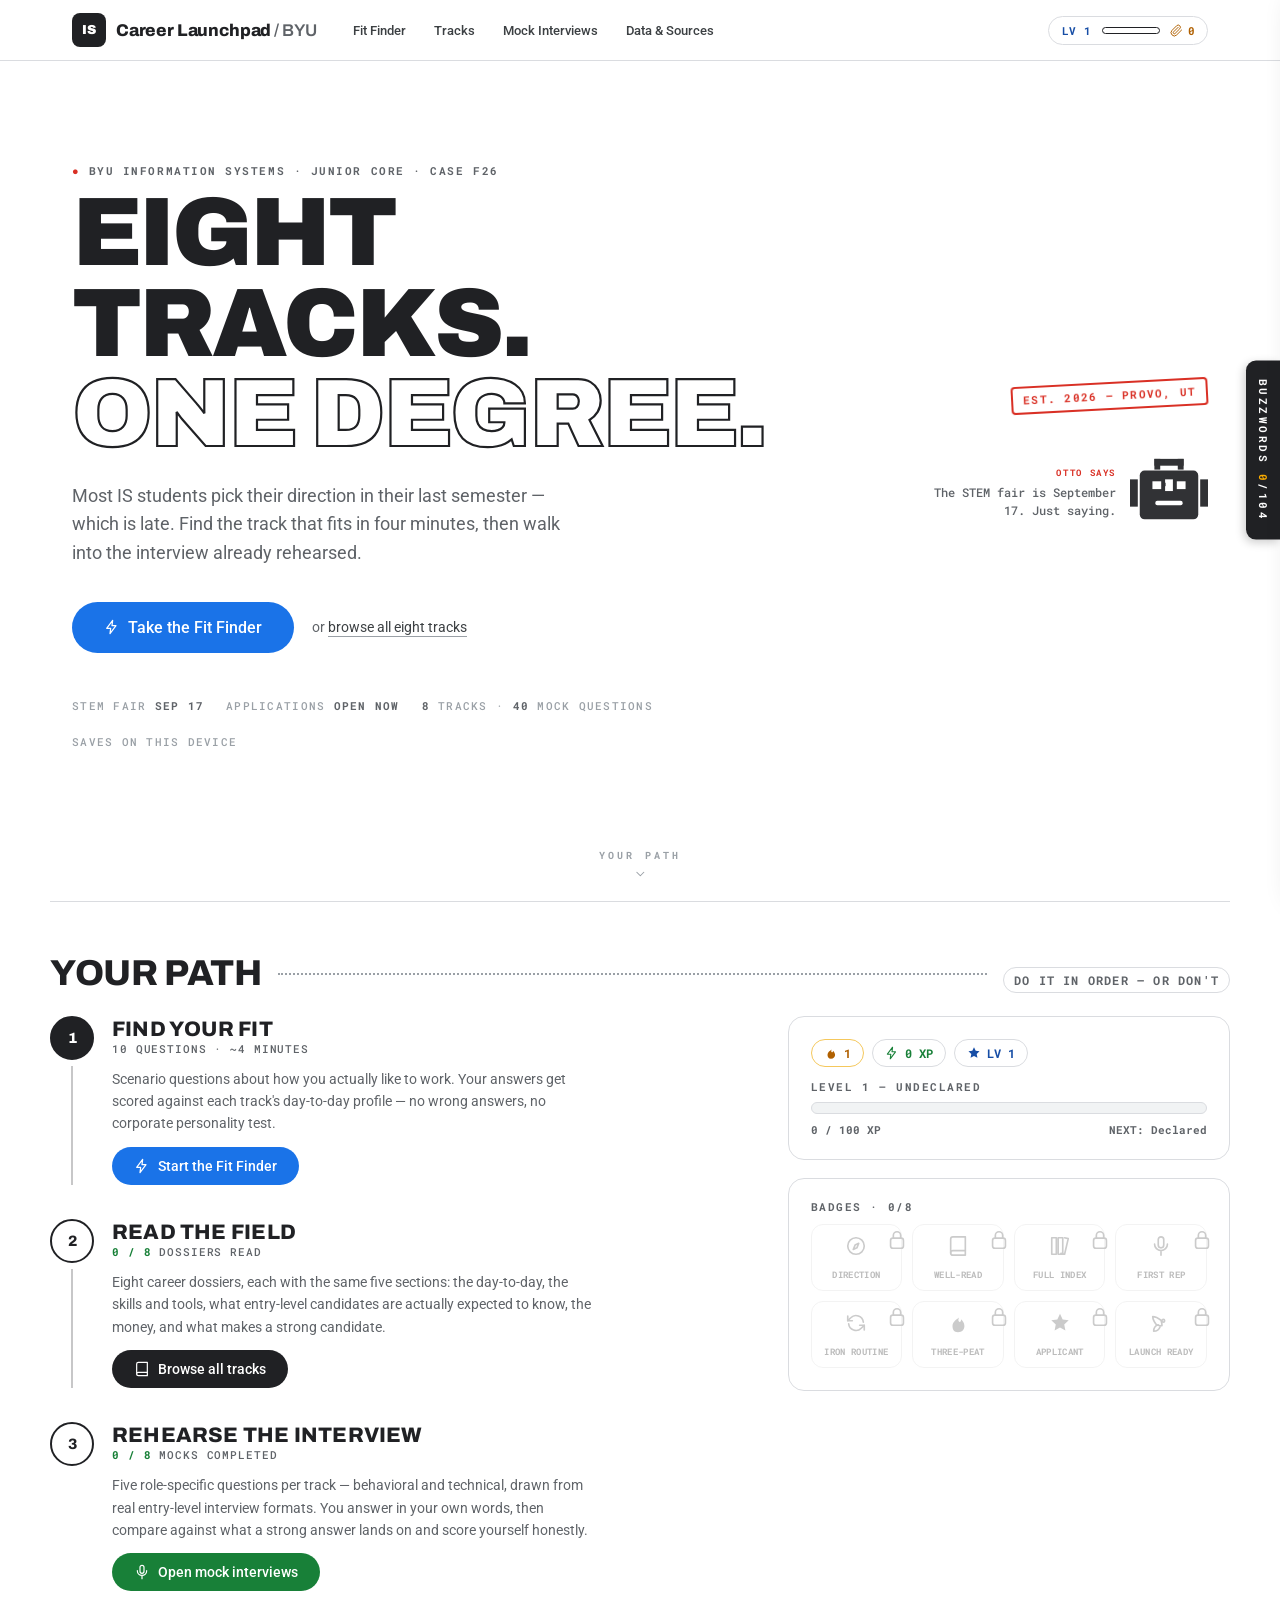
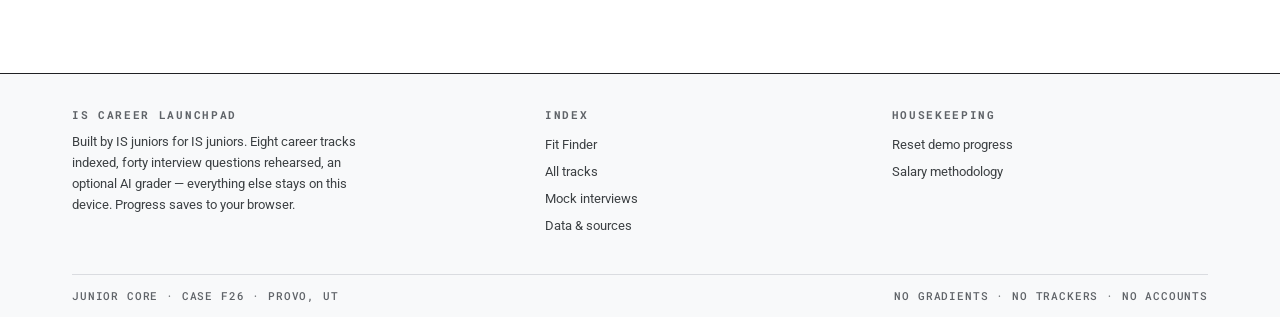
==== commit 2683a8a8: "AI grader, grading proxy, clips+shop, mobile edition - Opt-in AI grader for mock interviews (Z.ai GL" ====
--- a/career-launchpad/index.html
+++ b/career-launchpad/index.html
@@ -2,7 +2,7 @@
 <html lang="en">
 <head>
 <meta charset="UTF-8">
-<meta name="viewport" content="width=device-width, initial-scale=1.0">
+<meta name="viewport" content="width=device-width, initial-scale=1.0, viewport-fit=cover">
 <title>IS Career Launchpad — find your track</title>
 <meta name="description" content="An interactive field guide to Information Systems careers: find the track that fits, then rehearse the interview.">
 <link rel="icon" href="data:image/svg+xml,%3Csvg xmlns='http://www.w3.org/2000/svg' viewBox='0 0 64 64'%3E%3Crect width='64' height='64' rx='12' fill='%23202124'/%3E%3Ctext x='32' y='42' font-family='Arial Black,Arial' font-size='26' font-weight='900' fill='%23fff' text-anchor='middle'%3EIS%3C/text%3E%3C/svg%3E">
@@ -22,7 +22,7 @@
   --line2:#e8eaed;
   --surface:#f8f9fa;    /* Google grey 50 */
   --surface2:#f1f3f4;
-  --white:#fff;
+  --white:#fff; --card:#fff; --on-ink:#fff;
   --blue:#1a73e8; --blue-d:#174ea6; --blue-t:#e8f0fe;
   --green:#188038; --green-b:#1e8e3e; --green-t:#e6f4ea;
   --red:#d93025;   --red-t:#fce8e6;
@@ -70,7 +70,7 @@
 .brand{display:flex; align-items:center; gap:10px; cursor:pointer; user-select:none}
 .brand:hover{text-decoration:none}
 .brand .mark{
-  width:34px; height:34px; background:var(--ink); color:#fff; border-radius:8px;
+  width:34px; height:34px; background:var(--ink); color:var(--on-ink); border-radius:8px;
   display:grid; place-items:center; font:900 13px var(--font-disp); letter-spacing:.02em;
 }
 .brand .word{font:800 17px var(--font-disp); color:var(--ink); letter-spacing:-.01em}
@@ -84,13 +84,42 @@
 .appbar .spacer{flex:1}
 .chip{
   display:inline-flex; align-items:center; gap:6px; padding:5px 12px;
-  border:1px solid var(--line); border-radius:999px; background:#fff;
+  border:1px solid var(--line); border-radius:999px; background:var(--card);
   font:700 12px var(--font-mono); color:var(--ink2); white-space:nowrap;
 }
 .chip svg{width:14px; height:14px}
 .chip.streak{color:var(--yellow-d); border-color:#f5c85c}
 .chip.xp{color:var(--green)}
 .chip.lvl{color:var(--blue-d)}
+
+/* ---------- mobile tab bar (Duolingo-style; display:none ≥681px, flex ≤680px) ---------- */
+.tabbar{
+  display:none; position:fixed; left:0; right:0; bottom:0; z-index:120;
+  background:var(--card); border-top:1.5px solid var(--ink);
+  box-shadow:0 -3px 12px rgba(60,64,67,.08);
+  padding:7px 6px calc(7px + env(safe-area-inset-bottom)); gap:2px;
+}
+.tb{
+  flex:1; display:flex; flex-direction:column; align-items:center; justify-content:center; gap:3px;
+  min-height:52px; padding:4px 2px; border-radius:12px; border:none; background:none;
+  color:var(--grey); text-decoration:none; cursor:pointer; user-select:none;
+  -webkit-tap-highlight-color:transparent; transition:transform .12s, color .15s;
+}
+.tb:hover{text-decoration:none}
+.tb:active{transform:scale(.94)}
+.tb .ti{
+  position:relative; width:34px; height:30px; display:grid; place-items:center;
+  border-radius:9px; overflow:visible; transition:background .15s;
+}
+.tb .ti svg{width:23px; height:23px}
+.tb .tl{font:700 8.5px var(--font-mono); letter-spacing:.09em; text-transform:uppercase; white-space:nowrap}
+.tb.on{color:var(--blue-d)}
+.tb.on .ti{background:var(--blue-t); color:var(--blue)}
+.tbadge{
+  position:absolute; top:-5px; right:-10px; min-width:17px; height:15px; padding:0 4px;
+  background:var(--yellow); color:#202124; font:700 8.5px/15px var(--font-mono);
+  border-radius:999px; text-align:center; border:1.5px solid var(--card);
+}
 
 /* ---------- buttons ---------- */
 .btn{
@@ -101,20 +130,20 @@
 .btn:hover{box-shadow:var(--shadow); text-decoration:none; transform:translateY(-1px)}
 .btn:active{transform:translateY(0)}
 .btn-primary{background:var(--blue); color:#fff}
-.btn-dark{background:var(--ink); color:#fff}
+.btn-dark{background:var(--ink); color:var(--on-ink)}
 .btn-green{background:var(--green); color:#fff}
-.btn-ghost{background:#fff; color:var(--blue-d); border:1px solid var(--line)}
+.btn-ghost{background:var(--card); color:var(--blue-d); border:1px solid var(--line)}
 .btn-sm{padding:7px 14px; font-size:13px}
 .btn[disabled], .btn[aria-disabled="true"]{background:var(--line2); color:#9aa0a6; cursor:not-allowed; box-shadow:none; transform:none}
 .btn svg{width:16px; height:16px}
 
 /* ---------- cards ---------- */
 .card{
-  background:#fff; border:1px solid var(--line); border-radius:16px; padding:22px;
+  background:var(--card); border:1px solid var(--line); border-radius:16px; padding:22px;
 }
 .card.tight{padding:16px}
 .hard{
-  background:#fff; border:1.5px solid var(--ink); border-radius:12px;
+  background:var(--card); border:1.5px solid var(--ink); border-radius:12px;
   box-shadow:4px 4px 0 var(--ink); transition:transform .15s, box-shadow .15s;
 }
 .hard:hover{transform:translate(-2px,-2px); box-shadow:6px 6px 0 var(--ink)}
@@ -124,7 +153,7 @@
 .stamp{
   display:inline-block; padding:5px 10px; border:2px solid var(--red); color:var(--red);
   font:700 10.5px var(--font-mono); letter-spacing:.12em; text-transform:uppercase;
-  transform:rotate(-3deg); border-radius:4px; background:#fff; white-space:nowrap;
+  transform:rotate(-3deg); border-radius:4px; background:var(--card); white-space:nowrap;
 }
 .stamp.blue{border-color:var(--blue); color:var(--blue-d); transform:rotate(2deg)}
 .stamp.green{border-color:var(--green); color:var(--green)}
@@ -188,12 +217,12 @@
 .stage:last-child{padding-bottom:4px}
 .stage .rail{display:flex; flex-direction:column; align-items:center; gap:6px}
 .node{
-  width:44px; height:44px; border-radius:999px; border:2px solid var(--ink); background:#fff;
+  width:44px; height:44px; border-radius:999px; border:2px solid var(--ink); background:var(--card);
   display:grid; place-items:center; font:800 15px var(--font-disp); color:var(--ink);
   flex:none; z-index:1;
 }
 .node.done{background:var(--green); border-color:var(--green); color:#fff}
-.node.now{background:var(--ink); color:#fff}
+.node.now{background:var(--ink); color:var(--on-ink)}
 .rail .cord{width:2px; flex:1; min-height:26px; background:var(--ink); opacity:.25}
 .stage .body{flex:1; padding-top:2px}
 .stage h3{font-size:21px; font-weight:800; text-transform:uppercase; letter-spacing:.01em}
@@ -207,7 +236,7 @@
 .badge-grid{display:grid; grid-template-columns:repeat(4,1fr); gap:10px; margin-top:12px}
 .badge{
   text-align:center; padding:10px 4px; border:1px solid var(--line); border-radius:12px;
-  background:#fff; position:relative;
+  background:var(--card); position:relative;
 }
 .badge svg{width:22px; height:22px; color:var(--yellow-d)}
 .badge .bn{font:700 8.5px var(--font-mono); letter-spacing:.04em; text-transform:uppercase; display:block; margin-top:5px; color:var(--ink2)}
@@ -220,11 +249,11 @@
 }
 .group-head .gname{font:800 13px var(--font-mono); letter-spacing:.16em; text-transform:uppercase; color:var(--ink2)}
 .group-head .grule{flex:1; border-top:1px solid var(--ink)}
-.group-head .gn{font:700 11px var(--font-mono); color:#fff; background:var(--ink); padding:2px 8px; border-radius:4px}
+.group-head .gn{font:700 11px var(--font-mono); color:var(--on-ink); background:var(--ink); padding:2px 8px; border-radius:4px}
 .track-grid{display:grid; grid-template-columns:repeat(4,1fr); gap:18px}
 .tcard{
   display:flex; flex-direction:column; cursor:pointer; padding:0; overflow:hidden;
-  background:#fff;
+  background:var(--card);
 }
 .tcard .bar{height:5px; width:100%}
 .tcard .inner{padding:16px 16px 14px; display:flex; flex-direction:column; flex:1}
@@ -259,7 +288,7 @@
 .tabs{display:flex; gap:8px; flex-wrap:wrap; border-bottom:1px solid var(--line); padding-bottom:14px; margin-bottom:22px}
 .tab{
   font:500 13px var(--font-ui); padding:8px 16px; border-radius:999px; cursor:pointer;
-  border:1px solid var(--line); background:#fff; color:var(--ink2);
+  border:1px solid var(--line); background:var(--card); color:var(--ink2);
 }
 .tab.on{background:var(--blue-t); color:var(--blue-d); border-color:#c2d9f8; font-weight:700}
 .tab:hover{border-color:#9aa0a6}
@@ -301,7 +330,7 @@
 }
 .quiz-top{display:flex; justify-content:space-between; align-items:center; margin-bottom:8px; gap:12px}
 .qdots{display:flex; gap:6px}
-.qdot{width:22px; height:6px; border:1px solid var(--ink); background:#fff; border-radius:2px}
+.qdot{width:22px; height:6px; border:1px solid var(--ink); background:var(--card); border-radius:2px}
 .qdot.done{background:var(--green); border-color:var(--green)}
 .qdot.cur{background:var(--ink)}
 .quiz-card{padding:30px 32px; margin-top:14px}
@@ -309,7 +338,7 @@
 .opts{display:flex; flex-direction:column; gap:11px}
 .opt{
   display:flex; gap:13px; align-items:flex-start; text-align:left; width:100%;
-  border:1.5px solid var(--line); border-radius:12px; background:#fff; cursor:pointer;
+  border:1.5px solid var(--line); border-radius:12px; background:var(--card); cursor:pointer;
   padding:14px 16px; font:500 14.5px/1.5 var(--font-ui); color:var(--ink2);
   transition:border-color .12s, box-shadow .12s, transform .12s;
 }
@@ -350,7 +379,7 @@
 .mkcard h3{font-size:15.5px; font-weight:800; margin:0 0 6px}
 .mkcard .meta{font:500 10.5px var(--font-mono); color:var(--grey); letter-spacing:.07em; text-transform:uppercase; margin-top:auto; padding-top:12px}
 .run-wrap{max-width:780px; margin:0 auto; padding:22px 0 90px}
-.run-bar{height:12px; border:1.5px solid var(--ink); border-radius:99px; overflow:hidden; background:#fff; margin:10px 0 6px}
+.run-bar{height:12px; border:1.5px solid var(--ink); border-radius:99px; overflow:hidden; background:var(--card); margin:10px 0 6px}
 .run-bar .fill{height:100%; background:var(--green-b); transition:width .4s}
 .run-meta{display:flex; justify-content:space-between; font:700 10.5px var(--font-mono); letter-spacing:.1em; text-transform:uppercase; color:var(--grey)}
 .qcard{margin-top:18px}
@@ -373,7 +402,7 @@
 details.acc .acc-body li{margin:4px 0}
 textarea.ans{
   width:100%; min-height:150px; resize:vertical; border:1.5px solid var(--line); border-radius:12px;
-  padding:14px 16px; font:400 14.5px/1.6 var(--font-ui); color:var(--ink); background:#fff;
+  padding:14px 16px; font:400 14.5px/1.6 var(--font-ui); color:var(--ink); background:var(--card);
 }
 textarea.ans:focus{outline:2px solid var(--blue); outline-offset:1px; border-color:var(--blue)}
 .ans-meta{display:flex; justify-content:space-between; font:500 11px var(--font-mono); color:var(--grey); margin-top:6px}
@@ -386,7 +415,7 @@
 .rubric .rh{font:700 11px var(--font-mono); letter-spacing:.12em; text-transform:uppercase; color:var(--grey); margin-bottom:8px}
 .rubric .ritem{
   display:flex; gap:11px; align-items:flex-start; padding:9px 12px; border:1px solid var(--line);
-  border-radius:10px; margin-bottom:8px; cursor:pointer; background:#fff; font-size:14px; color:var(--ink2);
+  border-radius:10px; margin-bottom:8px; cursor:pointer; background:var(--card); font-size:14px; color:var(--ink2);
   position:relative; user-select:none;
 }
 .rubric .ritem.on{border-color:var(--green); background:var(--green-t); color:var(--ink)}
@@ -402,6 +431,127 @@
 .end-quotes li:last-child{border:none}
 .end-quotes .sc{font:700 12px var(--font-mono); color:var(--green); flex:none; width:44px}
 
+/* ---------- AI grader (session summary) ---------- */
+.ai-grid{display:grid; grid-template-columns:1fr 1fr; gap:14px; margin:18px 0 8px; text-align:center}
+.ai-panel{border:1.5px solid var(--line); border-radius:12px; padding:18px 14px 14px; background:var(--card)}
+.ai-panel .lbl{font:700 10.5px var(--font-mono); letter-spacing:.14em; text-transform:uppercase; color:var(--grey); margin-bottom:8px}
+.ai-panel .val{font:700 38px/1 var(--font-mono); color:var(--green)}
+.ai-panel .val .of{font-size:.45em; color:var(--grey); font-weight:700}
+.ai-panel .sub{font:500 10px var(--font-mono); letter-spacing:.08em; text-transform:uppercase; color:var(--grey); margin-top:8px}
+.ai-panel.glm{border-color:var(--blue); background:var(--blue-t)}
+.ai-panel.glm .val{color:var(--blue-d)}
+.ai-cta{display:flex; flex-direction:column; align-items:center; gap:10px; padding:4px 0 2px}
+.ai-note{font:500 10px/1.7 var(--font-mono); letter-spacing:.06em; text-transform:uppercase; color:var(--grey); max-width:36ch}
+.ai-err{font:500 11.5px/1.6 var(--font-ui); color:var(--red)}
+.ai-attr{font:700 9.5px var(--font-mono); letter-spacing:.12em; text-transform:uppercase; color:var(--grey)}
+.spin{display:inline-block; width:13px; height:13px; border:2px solid rgba(255,255,255,.4); border-top-color:#fff; border-radius:50%; animation:spin .7s linear infinite; vertical-align:-2px; margin-right:7px}
+@keyframes spin{to{transform:rotate(360deg)}}
+.ai-verdict{border:1.5px solid var(--ink); border-radius:12px; background:var(--blue-t); padding:14px 18px; text-align:left; box-shadow:4px 4px 0 var(--ink); margin-top:18px}
+.ai-verdict .vh{display:flex; justify-content:space-between; align-items:center; gap:10px; font:700 10.5px var(--font-mono); letter-spacing:.14em; text-transform:uppercase; color:var(--blue-d); margin-bottom:6px}
+.ai-verdict p{margin:0; font-size:13.5px; line-height:1.6; color:var(--ink2)}
+.ai-q{list-style:none; padding:0; margin:16px 0 0; text-align:left}
+.ai-q li{padding:10px 0; border-bottom:1px dotted var(--line)}
+.ai-q li:last-child{border:none}
+.ai-q .sc{font:700 12px var(--font-mono)}
+.ai-q .s-self{color:var(--green)}
+.ai-q .s-ai{color:var(--blue-d)}
+.ai-q .qq{font-size:13.5px; font-weight:600; color:var(--ink); margin:5px 0 0}
+.ai-q .dims{font:500 10px var(--font-mono); letter-spacing:.06em; color:#9aa0a6; margin-top:5px}
+.ai-q .note{font-size:12.5px; color:var(--grey); margin-top:4px}
+.ai-q .note b{font:700 9.5px var(--font-mono); letter-spacing:.12em; color:var(--ink2); margin-right:7px}
+@media (max-width:640px){ .ai-grid{grid-template-columns:1fr} }
+
+/* ---------- shop cosmetics: accent packs + midnight (applied via <html data-*> attrs) ---------- */
+html[data-accent="lagoon"]{ --blue:#00796b; --blue-d:#004d40; --blue-t:#e0f2f1 }
+html[data-accent="ube"]{ --blue:#7627bb; --blue-d:#53177e; --blue-t:#f3e8fd }
+html[data-accent="rose"]{ --blue:#c2185b; --blue-d:#880e4f; --blue-t:#fce4ec }
+html[data-theme="midnight"]{
+  --ink:#e8eaed; --ink2:#c3c7cb; --grey:#9aa0a6;
+  --line:#3c4043; --line2:#2d2e31;
+  --surface:#1d1e21; --surface2:#26272b; --white:#16171a; --card:#232428; --on-ink:#16171a;
+  --shadow:0 1px 2px rgba(0,0,0,.6), 0 1px 3px 1px rgba(0,0,0,.45);
+}
+html[data-theme="midnight"] .appbar{ background:rgba(22,23,26,.97); border-bottom-color:var(--line) }
+html[data-theme="midnight"] .btn-ghost{ color:var(--ink) }
+html[data-theme="midnight"] .tb.on{ color:#8ab4f8 }   /* --blue-d is too dim on the dark bar */
+
+/* ---------- progress pill (app bar, right) ---------- */
+.xppill{
+  display:flex; align-items:center; gap:10px; border:1.5px solid var(--line); background:var(--card);
+  border-radius:999px; padding:6px 12px 6px 13px; cursor:pointer; flex:none;
+  transition:border-color .15s, box-shadow .15s;
+}
+.xppill:hover{ border-color:var(--ink); box-shadow:var(--shadow) }
+.xppill .lv{ font:700 11px var(--font-mono); color:var(--blue-d); letter-spacing:.05em; white-space:nowrap }
+.xppill .bar{ width:58px; height:7px; border:1px solid var(--ink); border-radius:99px; overflow:hidden; background:var(--card) }
+.xppill .bar i{ display:block; height:100%; background:var(--blue); transition:width .35s }
+.xppill .clips{ font:700 11px var(--font-mono); color:var(--yellow-d); display:flex; align-items:center; gap:5px; white-space:nowrap }
+.xppill .clips svg{ width:13px; height:13px }
+
+/* ---------- progress modal ---------- */
+#pm-ov{ position:fixed; inset:0; background:rgba(32,33,36,.55); z-index:400; display:flex; align-items:center; justify-content:center; padding:18px; animation:pin .18s ease-out }
+@keyframes pin{from{opacity:0} to{opacity:1}}
+#pm{
+  background:var(--card); border:1.5px solid var(--ink); border-radius:16px; box-shadow:6px 6px 0 var(--ink);
+  width:min(840px, 94vw); max-height:88vh; overflow-y:auto; padding:26px 28px 24px; position:relative;
+}
+.pm-head{ display:flex; justify-content:space-between; align-items:flex-start; gap:12px; margin-bottom:6px }
+.pm-head h2{ font-size:30px; text-transform:uppercase; letter-spacing:-.01em; margin-top:10px }
+.pm-x{
+  width:34px; height:34px; border:1.5px solid var(--line); background:var(--card); border-radius:999px;
+  cursor:pointer; display:grid; place-items:center; color:var(--ink); flex:none;
+}
+.pm-x:hover{ border-color:var(--ink) }
+.pm-x svg{ width:15px; height:15px }
+.pm-top{ display:grid; grid-template-columns:1.5fr 1fr; gap:14px; margin:16px 0 4px }
+.pm-box{ border:1.5px solid var(--ink); border-radius:12px; padding:16px 18px; background:var(--card); box-shadow:4px 4px 0 var(--ink) }
+.pm-box .big{ font:700 30px/1.1 var(--font-disp); text-transform:uppercase; letter-spacing:-.01em; margin:8px 0 10px }
+.pm-box .bar{ height:12px; border:1.5px solid var(--ink); border-radius:99px; overflow:hidden; background:var(--card) }
+.pm-box .bar i{ display:block; height:100%; background:var(--blue); transition:width .4s }
+.pm-box .meta{ font:500 10.5px var(--font-mono); color:var(--grey); letter-spacing:.08em; text-transform:uppercase; margin-top:8px }
+.pm-wallet{ display:flex; align-items:center; gap:14px }
+.pm-wallet svg{ width:34px; height:34px; color:var(--yellow-d); flex:none }
+.pm-wallet .n{ font:700 34px/1 var(--font-mono); color:var(--yellow-d) }
+.pm-sec{ margin-top:22px }
+.pm-sec > .kicker{ margin-bottom:12px }
+.lad{ list-style:none; margin:0; padding:0 }
+.lad li{
+  display:grid; grid-template-columns:44px 1fr auto auto; gap:12px; align-items:center;
+  padding:9px 12px; border-bottom:1px dotted var(--line); font-size:13.5px;
+}
+.lad li:last-child{ border:none }
+.lad .lv{ font:700 12px var(--font-mono); color:var(--grey) }
+.lad .ti{ font-weight:800; text-transform:uppercase; letter-spacing:.02em; font-family:var(--font-disp) }
+.lad .xp{ font:500 10.5px var(--font-mono); color:var(--grey); letter-spacing:.06em; text-transform:uppercase }
+.lad .rw{ font:700 10.5px var(--font-mono); color:var(--yellow-d); letter-spacing:.06em; text-transform:uppercase; white-space:nowrap }
+.lad li.done .lv, .lad li.done .ti{ color:var(--green) }
+.lad li.now{ background:var(--blue-t); border-bottom-color:transparent; border-radius:8px }
+.lad li.now .lv, .lad li.now .ti{ color:var(--blue-d) }
+.lad li.locked{ opacity:.45 }
+.pm-stats{ display:flex; gap:10px; flex-wrap:wrap }
+.pm-stat{ border:1px solid var(--line); border-radius:10px; padding:10px 16px; background:var(--card) }
+.pm-stat b{ display:block; font:700 20px var(--font-mono) }
+.pm-stat span{ font:500 9.5px var(--font-mono); color:var(--grey); letter-spacing:.1em; text-transform:uppercase }
+
+/* ---------- shop ---------- */
+.shop-grid{ display:grid; grid-template-columns:repeat(3,1fr); gap:12px }
+.shop-item{ border:1.5px solid var(--line); border-radius:12px; padding:14px; background:var(--card); display:flex; flex-direction:column; gap:8px }
+.shop-item.owned{ border-color:var(--ink) }
+.shop-item .si-top{ display:flex; justify-content:space-between; align-items:flex-start; gap:8px }
+.shop-item h4{ font:800 15px var(--font-disp); text-transform:uppercase; letter-spacing:.01em; margin:0 }
+.shop-item .sw{ width:22px; height:22px; border-radius:6px; border:1.5px solid var(--ink); flex:none }
+.shop-item .sd{ font-size:12.5px; color:var(--grey); line-height:1.5; flex:1 }
+.shop-item .si-foot{ display:flex; justify-content:space-between; align-items:center; gap:8px; margin-top:2px }
+.shop-item .pr{ font:700 12px var(--font-mono); color:var(--yellow-d); display:flex; align-items:center; gap:5px; white-space:nowrap }
+.shop-item .pr svg{ width:13px; height:13px }
+.shop-item .pr.broke{ color:var(--red) }
+.shop-item .tag{ font:700 9px var(--font-mono); letter-spacing:.1em; text-transform:uppercase; color:var(--green) }
+.pm-foot{ font:500 10.5px/1.7 var(--font-mono); color:var(--grey); letter-spacing:.05em; text-transform:uppercase; margin-top:20px }
+
+/* ---------- the shop cat (perches on the logo when purchased) ---------- */
+.brand{ position:relative }
+.brand .cat{ position:absolute; left:-7px; top:-13px; width:26px; height:26px; pointer-events:none }
+
 /* ---------- sources ---------- */
 .src-list{list-style:none; margin:0; padding:0}
 .src-list li{padding:14px 0; border-bottom:1px dotted var(--line)}
@@ -409,16 +559,16 @@
 .src-list .sd{font-size:13px; color:var(--grey); margin-top:3px}
 
 /* ---------- toasts / confetti / modal ---------- */
-#toasts{position:fixed; bottom:22px; left:22px; z-index:200; display:flex; flex-direction:column; gap:9px}
+#toasts{position:fixed; bottom:22px; left:22px; z-index:520; display:flex; flex-direction:column; gap:9px}
 .toast{
-  background:var(--ink); color:#fff; border-radius:10px; padding:12px 18px;
+  background:var(--ink); color:var(--on-ink); border-radius:10px; padding:12px 18px;
   font:500 13px var(--font-ui); box-shadow:0 4px 14px rgba(0,0,0,.3);
   display:flex; align-items:center; gap:10px; animation:tin .25s ease-out; max-width:340px;
 }
 .toast .tx{font:700 12px var(--font-mono); color:var(--yellow)}
 @keyframes tin{from{transform:translateY(14px); opacity:0} to{transform:none; opacity:1}}
 .toast.out{transition:opacity .3s, transform .3s; opacity:0; transform:translateY(8px)}
-#confetti{position:fixed; inset:0; pointer-events:none; z-index:300; overflow:hidden}
+#confetti{position:fixed; inset:0; pointer-events:none; z-index:510; overflow:hidden}
 #confetti span{position:absolute; width:9px; height:13px; top:-20px; animation:fall 1.6s ease-in forwards}
 @keyframes fall{to{transform:translateY(105vh) rotate(720deg); opacity:.9}}
 
@@ -444,7 +594,7 @@
 .bz:hover, .bz:focus-visible{background:rgba(232,113,10,.10)}
 .bz-tip{
   display:none; position:absolute; z-index:130; left:50%; bottom:calc(100% + 11px);
-  transform:translateX(-50%); width:min(300px, 78vw); padding:12px 14px; background:#fff;
+  transform:translateX(-50%); width:min(300px, 78vw); padding:12px 14px; background:var(--card);
   border:1.5px solid var(--ink); border-radius:10px; box-shadow:4px 4px 0 var(--ink);
   font:400 12px/1.55 var(--font-ui); color:var(--ink2); text-align:left; text-transform:none; letter-spacing:normal;
 }
@@ -473,7 +623,7 @@
 .bz-tab .n{color:var(--yellow)}
 .bz-panel{
   position:fixed; top:0; right:0; bottom:0; z-index:110; width:min(400px,94vw);
-  background:#fff; border-left:1.5px solid var(--ink); box-shadow:-8px 0 26px rgba(0,0,0,.14);
+  background:var(--card); border-left:1.5px solid var(--ink); box-shadow:-8px 0 26px rgba(0,0,0,.14);
   transform:translateX(105%); transition:transform .28s ease; display:flex; flex-direction:column;
 }
 .bz-panel.open{transform:none}
@@ -481,26 +631,26 @@
 .bz-head .trow{display:flex; justify-content:space-between; align-items:center; gap:10px}
 .bz-head h3{font-size:20px; font-weight:800; text-transform:uppercase; letter-spacing:.01em}
 .bz-x{
-  width:32px; height:32px; border:1.5px solid var(--line); border-radius:999px; background:#fff;
+  width:32px; height:32px; border:1.5px solid var(--line); border-radius:999px; background:var(--card);
   display:grid; place-items:center; cursor:pointer; color:var(--grey);
 }
 .bz-x:hover{border-color:var(--ink); color:var(--ink)}
 .bz-x svg{width:15px; height:15px}
-.bz-bar{display:flex; height:10px; border:1px solid var(--ink); border-radius:99px; overflow:hidden; margin:12px 0 6px; background:#fff}
+.bz-bar{display:flex; height:10px; border:1px solid var(--ink); border-radius:99px; overflow:hidden; margin:12px 0 6px; background:var(--card)}
 .bz-bar span{height:100%}
 .bz-sum{font:700 9.5px var(--font-mono); letter-spacing:.1em; color:var(--grey); text-transform:uppercase}
 .bz-controls{padding:12px 20px 0}
 .bz-search{
   width:100%; padding:10px 16px; border:1.5px solid var(--line); border-radius:999px;
-  font:500 13px var(--font-ui); color:var(--ink); background:#fff;
+  font:500 13px var(--font-ui); color:var(--ink); background:var(--card);
 }
 .bz-search:focus{outline:2px solid var(--blue); outline-offset:1px; border-color:var(--blue)}
 .bz-filters{display:flex; gap:6px; margin-top:10px; flex-wrap:wrap}
 .bz-fchip{
   font:700 10px var(--font-mono); letter-spacing:.08em; padding:5px 11px; border-radius:999px;
-  border:1px solid var(--line); background:#fff; color:var(--grey); cursor:pointer; text-transform:uppercase;
-}
-.bz-fchip.on{border-color:var(--ink); background:var(--ink); color:#fff}
+  border:1px solid var(--line); background:var(--card); color:var(--grey); cursor:pointer; text-transform:uppercase;
+}
+.bz-fchip.on{border-color:var(--ink); background:var(--ink); color:var(--on-ink)}
 .bz-body{flex:1; overflow-y:auto; padding:6px 20px 14px}
 .bz-row{border-bottom:1px dotted var(--line); padding:10px 0}
 .bz-row:last-child{border-bottom:none}
@@ -512,7 +662,7 @@
   border-radius:4px; letter-spacing:.08em; flex:none;
 }
 .bz-dots{display:inline-flex; gap:3px; flex:none}
-.bz-dots i{width:8px; height:8px; border:1px solid #9aa0a6; border-radius:2px; background:#fff}
+.bz-dots i{width:8px; height:8px; border:1px solid #9aa0a6; border-radius:2px; background:var(--card)}
 .bz-dots i.f1{background:var(--yellow); border-color:var(--yellow-d)}
 .bz-dots i.f2{background:var(--blue); border-color:var(--blue)}
 .bz-dots i.f3{background:var(--green); border-color:var(--green)}
@@ -546,14 +696,76 @@
   .railcol{position:static; flex-direction:row; flex-wrap:wrap}
   .railcol>*{flex:1 1 260px}
 }
+@media (max-width:860px){
+  .pm-top{grid-template-columns:1fr}
+  .shop-grid{grid-template-columns:repeat(2,1fr)}
+}
 @media (max-width:680px){
   .appnav{display:none}
+  .xppill .bar{display:none}
+  .shop-grid{grid-template-columns:1fr}
+  .lad li{grid-template-columns:38px 1fr auto}
+  .lad .rw{display:none}
   .track-grid,.mock-grid{grid-template-columns:1fr}
   .mrow{grid-template-columns:140px 1fr 48px}
   .mrow .ml span.tname{font-size:11px}
   .traj .trow{grid-template-columns:70px 1fr; }
   .traj .trow .tval{grid-column:2}
   .det-head .head-cta{margin-left:0}
+}
+
+/* ============================================================
+   MOBILE LAYOUT (≤680px) — phone pass built around the tab bar.
+   Everything here is phone-only; ≥681px is untouched.
+   ============================================================ */
+@media (max-width:680px){
+  body{ --tb-clear:calc(84px + env(safe-area-inset-bottom)); padding-bottom:var(--tb-clear) }
+  .tabbar{display:flex}
+  .bz-tab{display:none}          /* buzzwords moved into the tab bar */
+  #toasts{left:12px; right:12px; bottom:calc(96px + env(safe-area-inset-bottom))}
+  .toast{max-width:none}
+  .bz-panel{width:100%; z-index:150}   /* full-screen drawer over the tab bar */
+  .bz-tip{position:fixed; left:12px; right:12px; bottom:var(--tb-clear); top:auto; transform:none; width:auto}
+  .bz-tip::after{display:none}
+  .wrap{padding:0 16px}
+  .appbar .row{gap:10px}
+  .brand .word em{display:none}
+  .xppill{padding:9px 13px}
+  textarea.ans, .bz-search{font-size:16px}   /* 16px stops iOS focus-zoom */
+  .hero h1{font-size:clamp(40px,10.5vw,56px)}
+  .hero h1 .outl{-webkit-text-stroke:1.8px var(--ink); text-stroke:1.8px var(--ink)}
+  .hero .sub{font-size:16px; margin-bottom:26px}
+  .hero .cta{flex-direction:column; align-items:stretch; gap:12px}
+  .hero .cta .btn-hero{width:100%; justify-content:center}
+  .hero .alt{text-align:center}
+  .hero-side{flex-direction:column; align-items:flex-start; gap:12px}
+  .otto-duo{margin-top:14px}
+  .otto-duo .otto{width:60px}
+  .microline{gap:10px 16px; margin-top:32px}
+  .card{padding:18px 16px}
+  .quiz-wrap{min-height:calc(100vh - 150px)}
+  .quiz-wrap{min-height:calc(100dvh - 150px)}
+  .quiz-card{padding:22px 18px}
+  .quiz-foot, .readbtn-row{flex-direction:column; align-items:stretch}
+  .quiz-foot .btn, .readbtn-row .btn{justify-content:center}
+  .quiz-foot .hint{text-align:center}
+  .det-head{gap:14px; padding:24px 0 16px}
+  .det-head .big-ic{width:58px; height:58px; border-radius:14px}
+  .det-head .big-ic svg{width:30px; height:30px}
+  .det-head .head-cta{flex-direction:row; width:100%; align-items:stretch}
+  .det-head .head-cta .btn{flex:1; justify-content:center; font-size:13px}
+  .tabs{overflow-x:auto; flex-wrap:nowrap; scrollbar-width:none}
+  .tabs::-webkit-scrollbar{display:none}
+  .tab{flex:none; white-space:nowrap}
+  .match-hero{padding:24px 18px}
+  .match-hero .pct{font-size:64px}
+  .match-hero .btn{flex:1 1 100%; justify-content:center}
+  .run-wrap{padding:18px 0 30px}
+  footer{margin-top:48px}
+  footer .fgrid{grid-template-columns:1fr; gap:22px; padding:26px 0}
+  #pm{padding:20px 16px 18px}
+  .pm-head h2{font-size:24px}
+  .section{padding:40px 0 8px}
 }
 @media (prefers-reduced-motion:reduce){
   *{animation-duration:.01ms !important; transition-duration:.01ms !important}
@@ -581,10 +793,18 @@
       <a href="#/sources" data-nav="sources">Data &amp; Sources</a>
     </nav>
     <div class="spacer"></div>
+    <button class="xppill" id="xppill" onclick="openProgress()" aria-label="Your progress, rewards and shop">
+      <span class="lv">LV 1</span>
+      <span class="bar"><i style="width:0%"></i></span>
+      <span class="clips" id="pillclips">0</span>
+    </button>
   </div>
 </header>
 
 <main id="app"></main>
+
+<!-- mobile bottom tab bar — populated by renderTabbar(); display:none on ≥681px -->
+<nav class="tabbar" id="tabbar" aria-label="Sections"></nav>
 
 <footer>
   <div class="wrap">
@@ -593,7 +813,8 @@
         <div class="fh">IS Career Launchpad</div>
         <p style="font-size:13px; color:var(--ink2); max-width:44ch; margin:0">
           Built by IS juniors for IS juniors. Eight career tracks indexed, forty interview
-          questions rehearsed, zero data leaves this device. Progress saves to your browser.
+          questions rehearsed, an optional AI grader — everything else stays on this device.
+          Progress saves to your browser.
         </p>
       </div>
       <div>
@@ -1323,7 +1544,9 @@
   x:     I('<path d="M5 5l14 14M19 5 5 19"/>'),
   down:  I('<path d="M6 9l6 6 6-6"/>'),
   rocket:I('<path d="M12 15c-2 0-5-1-5-1s-4-5-4-9c4 0 9 4 9 4s1 3 1 5v1z"/><path d="M9 14c-3 1-5 4-5 7 3 0 6-2 7-5"/><circle cx="14.5" cy="9.5" r="1.5"/>'),
-  lib:   I('<path d="M3 3h5v18H3zM10 3h5v18h-5zM17 3l4 1-4 17-4-1"/>')
+  lib:   I('<path d="M3 3h5v18H3zM10 3h5v18h-5zM17 3l4 1-4 17-4-1"/>'),
+  home:  I('<path d="M3 11.5 12 3l9 8.5"/><path d="M5.5 10.5V21h13V10.5"/><path d="M10 21v-6h4v6"/>'),
+  chat:  I('<path d="M21 4H3v13h5v4l6-4h7z"/><circle cx="8" cy="10.5" r="1" fill="currentColor" stroke="none"/><circle cx="12" cy="10.5" r="1" fill="currentColor" stroke="none"/><circle cx="16" cy="10.5" r="1" fill="currentColor" stroke="none"/>')
 };
 
 /* ============================================================
@@ -1335,12 +1558,20 @@
 let S = load();
 
 function load(){
-  const base = { xp:0, streak:1, lastDay:today(), read:[], quizDone:false, quizTop:null, quizScores:null, interviews:{}, badges:[], buzz:{} };
+  const base = { xp:0, streak:1, lastDay:today(), read:[], quizDone:false, quizTop:null, quizScores:null, interviews:{}, badges:[], buzz:{}, clips:0, owned:[], cosmetics:{accent:"standard", theme:"paper", cat:false, confetti:false, vocab2:false} };
+  let raw = null;
   try{
-    const raw = localStorage.getItem(STORE_KEY);
-    if(raw) return { ...base, ...JSON.parse(raw) };
-  }catch(e){}
-  return base;
+    const text = localStorage.getItem(STORE_KEY);
+    if(text) raw = JSON.parse(text);
+  }catch(e){ raw = null; }
+  const s = { ...base, ...(raw||{}) };
+  /* shop-era migration: a save from before clips existed earns them retroactively —
+     lifetime XP counts as unspent clips (check the STORED value, after the base merge
+     clips is always present) */
+  if(!raw || !Number.isFinite(raw.clips)) s.clips = s.xp;
+  if(!Array.isArray(s.owned)) s.owned = [];
+  s.cosmetics = { ...base.cosmetics, ...(s.cosmetics||{}) };
+  return s;
 }
 function save(){ try{ localStorage.setItem(STORE_KEY, JSON.stringify(S)); }catch(e){} }
 function today(){ return new Date().toISOString().slice(0,10); }
@@ -1376,10 +1607,16 @@
 function awardXp(amount, reason){
   const before = level();
   S.xp += amount;
+  S.clips += amount;
+  let bonus = 0;
+  if(level() > before){
+    bonus = level() * 25;
+    S.clips += bonus;
+  }
   save();
-  toast(`+${amount} XP`, reason);
-  if(level() > before){
-    setTimeout(()=>toast("LEVEL UP", `Level ${level()} — ${levelTitle()}`), 700);
+  toast(`+${amount} XP`, `${reason} · +${amount} clips`);
+  if(bonus){
+    setTimeout(()=>toast("LEVEL UP", `Level ${level()} — ${levelTitle()} · +${bonus} clips`), 700);
   }
   checkBadges();
   renderChips();
@@ -1407,7 +1644,8 @@
   if(window.matchMedia("(prefers-reduced-motion: reduce)").matches) return;
   const box = document.getElementById("confetti");
   const colors = ["#1a73e8","#d93025","#f9ab00","#188038","#7627bb"];
-  for(let i=0;i<30;i++){
+  const count = S.cosmetics.confetti ? 60 : 30;
+  for(let i=0;i<count;i++){
     const s = document.createElement("span");
     s.style.left = Math.random()*100 + "vw";
     s.style.background = colors[i%colors.length];
@@ -1420,11 +1658,209 @@
 }
 
 function resetDemo(){
-  if(confirm("Reset all progress on this device? XP, streak, badges, and read-history go back to zero.")){
+  if(confirm("Reset all progress on this device? XP, clips, streak, badges, shop items, and read-history go back to zero.")){
     localStorage.removeItem(STORE_KEY);
     location.hash = "#/";
     location.reload();
   }
+}
+
+/* ============================================================
+   4c. CLIPS + SHOP + PROGRESS MODAL
+   Clips are earned 1:1 with XP (plus a bonus at every level-up)
+   and spent in the shop on cosmetics. Nothing in the shop
+   affects scores — it is all paint and pets.
+   ============================================================ */
+const CLIP_ICON = I('<path d="M21.44 11.05l-9.19 9.19a6 6 0 0 1-8.49-8.49l8.57-8.57A4 4 0 1 1 18 8.84l-8.59 8.57a2 2 0 0 1-2.83-2.83l8.49-8.48"/>');
+
+const SHOP = [
+  {id:"lagoon",   kind:"accent", swatch:"#00796b", price:80,  name:"Lagoon Accent",
+   desc:"Every primary action turns lagoon teal. Calm, cold, committed."},
+  {id:"ube",      kind:"accent", swatch:"#7627bb", price:80,  name:"Ube Accent",
+   desc:"Primary actions in ube purple. For candidates who color outside the grid."},
+  {id:"rose",     kind:"accent", swatch:"#c2185b", price:80,  name:"Rose Accent",
+   desc:"Primary actions in stamp rose. The form letter's favorite color."},
+  {id:"cat",      kind:"toggle", price:120, name:"The Shop Cat",
+   desc:"A small cat perches on the logo. She does nothing. She is perfect. She is forever."},
+  {id:"midnight", kind:"theme",  swatch:"#202124", price:200, name:"Midnight Edition",
+   desc:"The whole launchpad, printed in reverse — ink becomes paper, paper becomes ink."},
+  {id:"vocab2",   kind:"toggle", price:60,  name:"Otto Extended Vocabulary",
+   desc:"Twelve new deadpan Otto lines. He remains unmoved by your progress."},
+  {id:"confetti", kind:"toggle", price:40,  name:"Full-Deck Confetti",
+   desc:"Double the squares at every celebration. Still flat. Still square. Still brief."}
+];
+
+const CAT_SVG = `<svg class="cat" viewBox="0 0 16 16" aria-hidden="true">
+  <g style="fill:var(--ink)">
+    <rect x="3.2" y="2.2" width="2.6" height="3.6"/>
+    <rect x="10.2" y="2.2" width="2.6" height="3.6"/>
+    <rect x="2" y="4.8" width="12" height="8.8" rx="1.4"/>
+    <rect x="14" y="8.8" width="2" height="4.8" rx="0.8"/>
+  </g>
+  <rect x="4.6" y="7.6" width="1.8" height="2.1" style="fill:var(--card)"/>
+  <rect x="9.6" y="7.6" width="1.8" height="2.1" style="fill:var(--card)"/>
+  <rect x="7.3" y="10.4" width="1.4" height="1" style="fill:var(--card)"/>
+</svg>`;
+
+function shopItem(id){ return SHOP.find(s=>s.id===id); }
+function owns(id){ return S.owned.includes(id); }
+
+function applyCosmetics(){
+  const h = document.documentElement;
+  if(S.cosmetics.accent && S.cosmetics.accent !== "standard") h.setAttribute("data-accent", S.cosmetics.accent);
+  else h.removeAttribute("data-accent");
+  if(S.cosmetics.theme === "midnight") h.setAttribute("data-theme", "midnight");
+  else h.removeAttribute("data-theme");
+  mountCat();
+}
+function mountCat(){
+  const brand = document.querySelector(".brand");
+  if(!brand) return;
+  const has = brand.querySelector(".cat");
+  if(S.cosmetics.cat && !has) brand.insertAdjacentHTML("beforeend", CAT_SVG);
+  if(!S.cosmetics.cat && has) has.remove();
+}
+
+function buyItem(id){
+  const it = shopItem(id);
+  if(!it || owns(id) || S.clips < it.price) return;
+  S.clips -= it.price;
+  S.owned.push(id);
+  if(it.kind === "accent") S.cosmetics.accent = id;
+  if(it.kind === "theme")  S.cosmetics.theme = id;
+  if(it.kind === "toggle") S.cosmetics[it.id] = true;
+  save(); applyCosmetics(); renderChips(); renderPModal();
+  toast("PURCHASED", `${it.name} — on`);
+}
+function equipItem(id){
+  const it = shopItem(id);
+  if(!it || !owns(id)) return;
+  if(it.kind === "accent") S.cosmetics.accent = (S.cosmetics.accent === id ? "standard" : id);
+  if(it.kind === "theme")  S.cosmetics.theme  = (S.cosmetics.theme === id ? "paper" : id);
+  save(); applyCosmetics(); renderPModal();
+}
+function toggleCosmetic(id){
+  S.cosmetics[id] = !S.cosmetics[id];
+  save(); applyCosmetics(); renderPModal();
+  toast(S.cosmetics[id] ? "EQUIPPED" : "STOWED", shopItem(id).name);
+}
+
+function openProgress(){
+  closeProgress();
+  const ov = document.createElement("div");
+  ov.id = "pm-ov";
+  ov.addEventListener("click", e=>{ if(e.target === ov) closeProgress(); });
+  ov.innerHTML = `<div id="pm" role="dialog" aria-modal="true" aria-label="Your progress, rewards and shop">${pModalHtml()}</div>`;
+  document.body.appendChild(ov);
+  const x = document.getElementById("pm-x");
+  if(x) x.focus();
+}
+function closeProgress(){
+  const ov = document.getElementById("pm-ov");
+  if(ov) ov.remove();
+}
+function renderPModal(){
+  const ov = document.getElementById("pm-ov");
+  if(ov) ov.querySelector("#pm").innerHTML = pModalHtml();
+}
+
+function pModalHtml(){
+  const lv = level(), maxed = lv >= LEVEL_TITLES.length;
+  const toGo = Math.max(0, lv*100 - S.xp);
+  const known = Object.values(S.buzz).filter(v=>v>=3).length;
+
+  const ladder = LEVEL_TITLES.map((t,i)=>{
+    const n = i+1, need = (n-1)*100;
+    const cls = S.xp < need ? "locked" : (n===lv ? "now" : "done");
+    return `<li class="${cls}">
+      <span class="lv">LV ${n}</span><span class="ti">${t}</span>
+      <span class="xp">${need===0 ? "START" : "AT "+need+" XP"}</span>
+      <span class="rw">+${n*25} CLIPS</span>
+    </li>`;
+  }).join("");
+
+  const badges = BADGES.map(b=>{
+    const got = S.badges.includes(b.id);
+    return `<div class="badge ${got?"":"locked"}" title="${esc(b.desc)}">${ICONS[b.icon]}<span class="bn">${esc(b.name)}</span></div>`;
+  }).join("");
+
+  const shop = SHOP.map(it=>{
+    const owned = owns(it.id);
+    const afford = S.clips >= it.price;
+    let action;
+    if(owned && it.kind==="accent")
+      action = `<button class="btn btn-sm ${S.cosmetics.accent===it.id?"btn-dark":"btn-ghost"}" onclick="equipItem('${it.id}')">${S.cosmetics.accent===it.id?"ACTIVE":"EQUIP"}</button>`;
+    else if(owned && it.kind==="theme")
+      action = `<button class="btn btn-sm ${S.cosmetics.theme===it.id?"btn-dark":"btn-ghost"}" onclick="equipItem('${it.id}')">${S.cosmetics.theme===it.id?"ACTIVE":"EQUIP"}</button>`;
+    else if(owned)
+      action = `<button class="btn btn-sm ${S.cosmetics[it.id]?"btn-green":"btn-ghost"}" onclick="toggleCosmetic('${it.id}')">${S.cosmetics[it.id]?"ON":"OFF"}</button>`;
+    else if(afford)
+      action = `<button class="btn btn-primary btn-sm" onclick="buyItem('${it.id}')">BUY</button>`;
+    else
+      action = `<button class="btn btn-sm" disabled title="Need ${it.price - S.clips} more clips">BUY</button>`;
+    return `<div class="shop-item ${owned?"owned":""}">
+      <div class="si-top"><h4>${esc(it.name)}</h4>${it.swatch?`<span class="sw" style="background:${it.swatch}"></span>`:""}</div>
+      <div class="sd">${esc(it.desc)}</div>
+      <div class="si-foot">
+        <span class="pr ${owned||afford?"":"broke"}">${CLIP_ICON}${owned?"OWNED":it.price}</span>
+        ${action}
+      </div>
+    </div>`;
+  }).join("");
+
+  return `
+  <div class="pm-head">
+    <div>
+      <span class="stamp blue">PROGRESS FILE</span>
+      <h2>Your progress</h2>
+    </div>
+    <button class="pm-x" id="pm-x" onclick="closeProgress()" aria-label="Close">${I('<path d="M18 6 6 18M6 6l12 12"/>')}</button>
+  </div>
+
+  <div class="pm-top">
+    <div class="pm-box">
+      <div class="kicker">LEVEL ${lv} OF ${LEVEL_TITLES.length}</div>
+      <div class="big">${esc(levelTitle())}</div>
+      <div class="bar"><i style="width:${maxed?100:xpIntoLevel()}%"></i></div>
+      <div class="meta">${maxed ? "MAXED · 700+ XP · THE WHOLE LADDER" : `${xpIntoLevel()}/100 XP · ${toGo} XP TO ${esc(LEVEL_TITLES[lv])}`}</div>
+    </div>
+    <div class="pm-box pm-wallet">
+      ${CLIP_ICON}
+      <div>
+        <div class="n">${S.clips}</div>
+        <div class="meta">CLIPS · 1 PER XP + LEVEL BONUS</div>
+      </div>
+    </div>
+  </div>
+
+  <div class="pm-sec">
+    <div class="kicker">The ladder — rewards along the way</div>
+    <ul class="lad">${ladder}</ul>
+  </div>
+
+  <div class="pm-sec">
+    <div class="kicker">Badges — ${S.badges.length}/${BADGES.length} earned</div>
+    <div class="badge-grid">${badges}</div>
+  </div>
+
+  <div class="pm-sec">
+    <div class="kicker">Field notes</div>
+    <div class="pm-stats">
+      <div class="pm-stat"><b>${S.streak}</b><span>DAY STREAK</span></div>
+      <div class="pm-stat"><b>${S.read.length}/8</b><span>DOSSIERS READ</span></div>
+      <div class="pm-stat"><b>${Object.keys(S.interviews).length}/8</b><span>MOCKS DONE</span></div>
+      <div class="pm-stat"><b>${known}</b><span>TERMS KNOW IT</span></div>
+    </div>
+  </div>
+
+  <div class="pm-sec">
+    <div class="kicker">The shop — clips in, cosmetics out · balance ${S.clips}</div>
+    <div class="shop-grid">${shop}</div>
+    <p class="pm-foot">
+      EVERYTHING HERE IS COSMETIC — NO SCORES, NO SHORTCUTS /// CLIPS EARN 1:1 WITH XP ///
+      CLICK EQUIP AGAIN TO RETURN TO LAUNCHPAD BLUE
+    </p>
+  </div>`;
 }
 
 /* ============================================================
@@ -1524,6 +1960,17 @@
   b.classList.toggle("open");
 });
 
+/* touch (≤680px): the tooltip is a fixed bottom sheet — tapping anywhere else closes it.
+   Guarded by matchMedia so desktop click behavior is completely unchanged. */
+document.addEventListener("click", e=>{
+  if(!window.matchMedia("(max-width:680px)").matches) return;
+  if(e.target.closest && e.target.closest(".bz")) return;
+  document.querySelectorAll(".bz.open").forEach(x=>x.classList.remove("open"));
+  /* iOS keeps :focus (and thus the sheet) on the term after tapping blank space — blur it */
+  const a = document.activeElement;
+  if(a && a.classList && a.classList.contains("bz")) a.blur();
+});
+
 /* ---------- panel state + rendering ---------- */
 let BZ = { open:false, q:"", filter:"ALL", exp:new Set(), mode:"list", deck:null };
 
@@ -1544,6 +1991,10 @@
   const known = c[1]+c[2]+c[3];
   tab.innerHTML = `BUZZWORDS <span class="n">${known}</span>/${GLOSSARY.length}`;
   tab.style.display = BZ.open ? "none" : "";
+  /* mobile: live count badge on the BUZZWORDS tab in the bottom bar */
+  const tbadge = document.getElementById("tbadge");
+  if(tbadge){ tbadge.textContent = known; tbadge.style.display = known ? "" : "none"; }
+  markTabbar();
   panel.classList.toggle("open", BZ.open);
   if(!BZ.open){ panel.innerHTML = ""; return; }
 
@@ -1715,26 +2166,44 @@
   "Salary data is directional. Negotiation is personal.",
   "Eight tracks. You only need one to fit."
 ];
-function ottoLine(){ return OTTO_LINES[Math.floor(Math.random()*OTTO_LINES.length)]; }
+/* shop unlock: Otto Extended Vocabulary */
+const OTTO_LINES_2 = [
+  "The shop cat outranks me. I accept this.",
+  "Clips are not redeemable for tuition. I checked.",
+  "Level eight is called Launched. Bring a jacket.",
+  "Midnight edition. Same briefcase, darker briefcase.",
+  "Your future employer is currently in a meeting.",
+  "I have seen your quiz answers. No comment.",
+  "Streaks are just habits wearing suits.",
+  "Somewhere a recruiter just updated a spreadsheet.",
+  "The flashcards are not going to flip themselves.",
+  "Confetti is biodegradable here. Probably.",
+  "A read dossier is a dossier that fears you.",
+  "I am filled with XP. It is fine."
+];
+function ottoLine(){
+  const pool = OTTO_LINES.concat(S.cosmetics.vocab2 ? OTTO_LINES_2 : []);
+  return pool[Math.floor(Math.random()*pool.length)];
+}
 
 function ottoSVG(){
   return `<svg class="otto" viewBox="0 0 16 16" aria-hidden="true">
-    <g fill="#202124">
+    <g style="fill:var(--ink)">
       <rect x="5" y="1" width="6" height="1.4"/>
       <rect x="5" y="1" width="1.2" height="2.2"/>
       <rect x="9.8" y="1" width="1.2" height="2.2"/>
       <rect x="2" y="3.4" width="12" height="10" rx="1"/>
-      <rect x="7.2" y="5.2" width="1.6" height="2.4" fill="#fff"/>
+      <rect x="7.2" y="5.2" width="1.6" height="2.4" style="fill:var(--card)"/>
       <g class="eye" style="transform-origin:8px 6.4px">
-        <rect x="4.6" y="5.6" width="1.8" height="1.6" fill="#fff"/>
-        <rect x="9.6" y="5.6" width="1.8" height="1.6" fill="#fff"/>
+        <rect x="4.6" y="5.6" width="1.8" height="1.6" style="fill:var(--card)"/>
+        <rect x="9.6" y="5.6" width="1.8" height="1.6" style="fill:var(--card)"/>
       </g>
-      <rect x="5.2" y="9.6" width="5.6" height="0.9" fill="#fff" rx="0.4"/>
+      <rect x="5.2" y="9.6" width="5.6" height="0.9" style="fill:var(--card)" rx="0.4"/>
       <rect x="0" y="5.2" width="1.6" height="5.6"/>
       <rect x="14.4" y="5.2" width="1.6" height="5.6"/>
     </g>
-    <rect x="6.6" y="5.9" width="0.7" height="0.7" fill="#202124"/>
-    <rect x="11.6" y="5.9" width="0.7" height="0.7" fill="#202124"/>
+    <rect x="6.6" y="5.9" width="0.7" height="0.7" style="fill:var(--ink)"/>
+    <rect x="11.6" y="5.9" width="0.7" height="0.7" style="fill:var(--ink)"/>
   </svg>`;
 }
 
@@ -1743,12 +2212,19 @@
    ============================================================ */
 function renderChips(){
   const el = document.getElementById("homestats");
-  if(!el) return;
-  el.innerHTML = `
-    <span class="chip streak" title="Days in a row you've shown up">${ICONS.flame} ${S.streak}</span>
-    <span class="chip xp" title="Experience points">${ICONS.bolt} ${S.xp} XP</span>
-    <span class="chip lvl" title="${levelTitle()}">${ICONS.star} LV ${level()}</span>
-  `;
+  if(el){
+    el.innerHTML = `
+      <span class="chip streak" title="Days in a row you've shown up">${ICONS.flame} ${S.streak}</span>
+      <span class="chip xp" title="Experience points">${ICONS.bolt} ${S.xp} XP</span>
+      <span class="chip lvl" title="${levelTitle()}">${ICONS.star} LV ${level()}</span>
+    `;
+  }
+  const pill = document.getElementById("xppill");
+  if(pill){
+    pill.querySelector(".lv").textContent = "LV " + level();
+    pill.querySelector(".bar i").style.width = (level()>=LEVEL_TITLES.length ? 100 : xpIntoLevel()) + "%";
+    pill.querySelector(".clips").innerHTML = CLIP_ICON + "<b>" + S.clips + "</b>";
+  }
 }
 function markNav(){
   const h = location.hash;
@@ -1757,6 +2233,31 @@
     const k = a.dataset.nav;
     const on = Object.keys(map).some(pref => map[pref]===k && h.startsWith(pref));
     a.classList.toggle("on", on);
+  });
+}
+
+/* ---------- mobile tab bar (≤680px only; hidden on desktop, so this is inert ≥681px) ---------- */
+const TABBAR = [
+  {nav:"home",   href:"#/",                    icon:"home",    label:"Home"},
+  {nav:"quiz",   href:"#/quiz",                icon:"compass", label:"Fit Finder"},
+  {nav:"tracks", href:"#/tracks",              icon:"lib",     label:"Tracks"},
+  {nav:"mocks",  href:"#/mocks",               icon:"mic",     label:"Mocks"},
+  {nav:"buzz",   href:"javascript:toggleBZ()", icon:"chat",    label:"Buzzwords", badge:true}
+];
+function renderTabbar(){
+  document.getElementById("tabbar").innerHTML = TABBAR.map(t=>`
+    <a class="tb" data-nav="${t.nav}" href="${t.href}">
+      <span class="ti">${ICONS[t.icon]}${t.badge?'<span class="tbadge" id="tbadge"></span>':""}</span>
+      <span class="tl">${t.label.toUpperCase()}</span>
+    </a>`).join("");
+}
+function markTabbar(){
+  const h = location.hash || "#/";
+  const map = {"#/quiz":"quiz","#/results":"quiz","#/tracks":"tracks","#/track/":"tracks","#/mocks":"mocks","#/mock/":"mocks"};
+  let cur = (h==="#/" || h==="#") ? "home" : null;   /* #/sources and unknown routes light nothing */
+  Object.keys(map).forEach(pref=>{ if(h.startsWith(pref)) cur = map[pref]; });
+  document.querySelectorAll("#tabbar .tb").forEach(el=>{
+    el.classList.toggle("on", el.dataset.nav==="buzz" ? BZ.open : el.dataset.nav===cur);
   });
 }
 
@@ -1817,6 +2318,7 @@
 
 function startMock(id){
   RUN = { id, qi:0, phase:"answer", answers:[], rubric:Array(byId(id).interview.length).fill(0), text:"" };
+  AI_RUN = null;
   go("#/mock/"+id);
 }
 function submitAns(){
@@ -1858,6 +2360,172 @@
   RUN.phase = "end";
   checkBadges(); confetti();
   render();
+}
+
+/* ============================================================
+   8b. AI GRADER — Z.AI GLM (opt-in, on the session summary)
+   Sends the session's typed answers to Z.ai's GLM API and gets
+   back a five-dimension rubric score per question plus an
+   overall verdict. The self-rubric is untouched; the summary
+   shows both scores side by side. If the call fails, the
+   self-score stands on its own.
+   ============================================================ */
+const AI_CFG = {
+  url:"https://api.z.ai/api/paas/v4/chat/completions",
+  model:"glm-4.5-flash", /* free-tier GLM; switch to "glm-4.6" if the Z.ai account gets credit */
+  timeoutMs:75000
+};
+/* the deeper rubric only the AI grades against — the self-rubric keeps its four ticks */
+const AI_RUBRIC = [
+  {k:"relevance",     ab:"REL", w:.25, d:"Answered the actual question asked, at the depth it asked for"},
+  {k:"structure",     ab:"STR", w:.15, d:"Behavioral: a real STAR story (Situation-Task-Action-Result). Technical: conclusion first, then ordered reasoning"},
+  {k:"specificity",   ab:"SPE", w:.20, d:"Concrete evidence — named tools, numbers, real projects, explicit trade-offs"},
+  {k:"depth",         ab:"DEP", w:.25, d:"Correct concepts and role-appropriate terminology compared to the reference answer"},
+  {k:"communication", ab:"COM", w:.15, d:"Clear and tight enough to say out loud in under two minutes"}
+];
+let AI_RUN = null; /* {forId, phase:"busy"|"done"|"error", result?, err?} */
+
+function aiPrompt(c){
+  const rub = AI_RUBRIC.map(r=>`- ${r.k} (weight ${r.w}): ${r.d}`).join("\n");
+  const qs = c.interview.map((q,i)=>({
+    n:i+1,
+    type:q.type==="b"?"behavioral":"technical",
+    question:q.q,
+    interviewers_listen_for:q.listen,
+    reference_strong_answer:q.model,
+    candidate_answer:(RUN.answers[i]||"").trim()||"(left blank)"
+  }));
+  return {
+    system:"You are a strict but fair entry-level interviewer for Information Systems roles. You grade conservatively: generic or vague answers score 1-2, only specific and correct answers earn 3-4, blanks score 0. You reply with JSON only — no prose outside the JSON.",
+    user:`Role being interviewed for: ${c.name} — ${c.blurb}\n\nGrade the candidate's ${qs.length} answers against this rubric. Each dimension is an integer 0-4 (0 absent, 1 weak, 2 adequate, 3 good, 4 strong):\n${rub}\n\nQuestions and answers:\n${JSON.stringify(qs,null,1)}\n\nReturn exactly this JSON shape:\n{"questions":[{"n":1,"scores":{"relevance":0,"structure":0,"specificity":0,"depth":0,"communication":0},"strength":"one line, max 90 chars, the best thing about the answer","fix":"one line, max 90 chars, the single highest-impact improvement"}],"overall":{"signal":"STRONG or MIXED or WEAK","verdict":"two sentences max: the honest overall read, then the one thing to work on before the real interview"}}\n\nJudge only what the candidate wrote. Do not restate their answer. Do not invent content for blanks.`
+  };
+}
+
+function aiClamp(v){ v = Math.round(Number(v)); return (isNaN(v)||v<0)?0:(v>4?4:v); }
+
+function aiParse(text){
+  let raw = text;
+  try{ raw = JSON.parse(text); }
+  catch(e){
+    const m = text.match(/\{[\s\S]*\}/);
+    if(!m) throw new Error("unparseable grader response");
+    raw = JSON.parse(m[0]);
+  }
+  if(!raw || !Array.isArray(raw.questions)) throw new Error("grader response missing questions");
+  return raw;
+}
+
+/* Two grading transports, tried in order:
+   1. Same-origin proxy — when served by `node server.js`, POST /api/grade. The key
+      lives on the server; the browser never sees it, loads no key file, and holds
+      no key material at all. A 404 means "no proxy on this host" → try direct.
+   2. Direct fallback — for opening index.html without the server (file:// or a
+      plain static host): lazily injects the local, gitignored ai-key.js, which
+      registers window.CLP_GRADE with the API key sealed inside a closure. */
+let graderScript = null;
+function loadGrader(){
+  if(!graderScript){
+    graderScript = new Promise(res=>{
+      const s = document.createElement("script");
+      s.src = "ai-key.js";
+      s.onload = ()=>res();
+      s.onerror = ()=>res();
+      document.head.appendChild(s);
+    });
+  }
+  return graderScript;
+}
+
+function aiExtract(data){
+  const content = data && data.choices && data.choices[0] && data.choices[0].message && data.choices[0].message.content;
+  if(!content) throw new Error("empty grader response");
+  return aiParse(content);
+}
+
+async function aiViaProxy(payload){
+  const ctl = new AbortController();
+  const timer = setTimeout(()=>ctl.abort(), AI_CFG.timeoutMs);
+  let r;
+  try{
+    r = await fetch("/api/grade", {
+      method:"POST",
+      headers:{"Content-Type":"application/json"},
+      signal:ctl.signal,
+      body:JSON.stringify(payload)
+    });
+  } finally{ clearTimeout(timer); }
+  if(r.status === 404 || r.status === 501) return null; /* no proxy on this host (404 = unknown path, 501 = static-only server) */
+  const data = await r.json().catch(()=>null);
+  if(!r.ok) throw new Error((data && data.error && data.error.message) || ("grading proxy HTTP " + r.status));
+  return aiExtract(data);
+}
+
+async function aiViaDirect(payload){
+  if(!window.CLP_GRADE){ await loadGrader(); }
+  if(!window.CLP_GRADE) throw new Error("ai-key.js not found next to index.html");
+  return aiExtract(await window.CLP_GRADE(AI_CFG.url, payload, AI_CFG.timeoutMs));
+}
+
+async function aiCall(c){
+  const p = aiPrompt(c);
+  const payload = {
+    model:AI_CFG.model,
+    thinking:{type:"disabled"},
+    response_format:{type:"json_object"},
+    temperature:0.3,
+    max_tokens:2600,
+    messages:[{role:"system",content:p.system},{role:"user",content:p.user}]
+  };
+  if(location.protocol === "http:" || location.protocol === "https:"){
+    try{
+      const parsed = await aiViaProxy(payload);
+      if(parsed) return parsed;
+    }catch(e){
+      if(e.name === "AbortError") throw new Error("grading timed out");
+      throw e; /* proxy answered — its error is authoritative */
+    }
+  }
+  return aiViaDirect(payload);
+}
+
+function aiNormalize(raw, c){
+  const perQ = c.interview.map((q,i)=>{
+    const r = raw.questions.find(x=>Number(x.n)===i+1) || raw.questions[i] || {};
+    const s = r.scores || {};
+    const dims = {};
+    AI_RUBRIC.forEach(d=>dims[d.k] = aiClamp(s[d.k]));
+    return {
+      score:Math.round(AI_RUBRIC.reduce((a,d)=>a + dims[d.k]*d.w, 0)*10)/10,
+      dims,
+      strength:String(r.strength||"").slice(0,110),
+      fix:String(r.fix||"").slice(0,110)
+    };
+  });
+  const total = Math.round(perQ.reduce((a,p)=>a+p.score,0)*10)/10;
+  const ov = raw.overall || {};
+  const signal = ["STRONG","MIXED","WEAK"].includes(ov.signal) ? ov.signal
+    : (total >= 13 ? "STRONG" : total >= 7 ? "MIXED" : "WEAK");
+  return { perQ, total, signal, verdict:String(ov.verdict||"").slice(0,320) };
+}
+
+function aiGrade(){
+  const c = byId(RUN.id);
+  AI_RUN = {forId:RUN.id, phase:"busy"};
+  render();
+  aiCall(c).then(raw=>{
+    const result = aiNormalize(raw, c);
+    AI_RUN = {forId:RUN.id, phase:"done", result};
+    const done = {...S.interviews};
+    const prev = done[RUN.id] || {done:true, ticks:RUN.rubric.reduce((a,b)=>a+b,0)};
+    prev.ai = {total:result.total, perQ:result.perQ.map(p=>p.score), signal:result.signal, verdict:result.verdict, model:AI_CFG.model};
+    done[RUN.id] = prev;
+    S.interviews = done; save();
+    toast("+AI", "GLM graded your session");
+    render();
+  }).catch(err=>{
+    AI_RUN = {forId:RUN.id, phase:"error", err:String((err && err.message) || err).slice(0,160)};
+    render();
+  });
 }
 
 /* ============================================================
@@ -2187,7 +2855,8 @@
     <p style="color:var(--grey); max-width:70ch; margin-top:-8px">
       Five role-specific questions per track — the formats actually used in entry-level interviews.
       Answer in your own words first. Then reveal what a strong answer lands on, and score yourself
-      against the rubric. The thirty minutes before your interview counts double.
+      against the rubric. At the end you can ask GLM — Z.ai's AI — to grade the same answers against
+      a deeper five-dimension rubric. Two scores, one honest picture.
     </p>
     <div class="group-head"><span class="grule"></span><span class="gname">Pick your opponent</span><span class="gn">8</span></div>
     <div class="mock-grid">
@@ -2202,7 +2871,7 @@
             </div>
             <h3>${esc(c.name)}</h3>
             <div style="font-size:12px; color:var(--grey); line-height:1.5">${esc(c.blurb)}</div>
-            <div class="meta">5 QUESTIONS · ~15 MIN ${done?`· ${done.ticks}/20 RUBRIC`:""}</div>
+            <div class="meta">5 QUESTIONS · ~15 MIN ${done?`· ${done.ticks}/20 SELF${done.ai?` · AI ${done.ai.total}/20`:""}`:""}</div>
           </div>
         </div>`;
       }).join("")}
@@ -2222,23 +2891,72 @@
   if(RUN.phase==="end"){
     const ticks = RUN.rubric.reduce((a,b)=>a+b,0);
     const max = total*4;
+    const ai = (AI_RUN && AI_RUN.forId===RUN.id) ? AI_RUN : null;
+    const aiDone = ai && ai.phase==="done";
+
+    const aiPanel = !ai
+      ? `<div class="ai-cta">
+           <button class="btn btn-dark" onclick="aiGrade()">${ICONS.bolt} Grade with AI</button>
+           <span class="ai-note">Sends your five answers to Z.ai's GLM — the only thing that ever leaves this page. Optional.</span>
+         </div>`
+      : ai.phase==="busy"
+      ? `<div class="ai-cta">
+           <button class="btn btn-dark" disabled><span class="spin"></span>Grading…</button>
+           <span class="ai-note">GLM is reading your answers against a five-dimension rubric</span>
+         </div>`
+      : ai.phase==="error"
+      ? `<div class="ai-cta">
+           <span class="ai-err">AI grader unreachable — ${esc(ai.err)}.<br>Your self-score stands.</span>
+           <button class="btn btn-ghost btn-sm" onclick="aiGrade()">${ICONS.refresh} Try again</button>
+         </div>`
+      : `<div class="val">${ai.result.total}<span class="of">/${max}</span></div>
+         <div class="sub">SIGNAL: ${esc(ai.result.signal)} · ${esc(AI_CFG.model)}</div>`;
+
     return `
     <section class="wrap run-wrap">
       <div class="crumb"><a href="#/mocks">← ALL MOCKS</a> / ${esc(c.name).toUpperCase()}</div>
       <div class="card hard flat" style="padding:34px; margin-top:16px; text-align:center">
         <span class="stamp green">SESSION COMPLETE</span>
         <h2 style="font-size:34px; text-transform:uppercase; margin:14px 0 4px">${esc(c.name)}</h2>
-        <div class="pct mono" style="font-size:44px; font-weight:700; color:${c.color}; margin:10px 0">${ticks}<span style="font-size:.5em; color:var(--grey)">/${max} rubric</span></div>
+        <div class="ai-grid">
+          <div class="ai-panel">
+            <div class="lbl">Self-rubric — your ticks</div>
+            <div class="val">${ticks}<span class="of">/${max}</span></div>
+            <div class="sub">SCORED BY YOU, HONESTLY</div>
+          </div>
+          <div class="ai-panel glm">
+            <div class="lbl">AI grader — GLM (Z.ai)</div>
+            ${aiPanel}
+          </div>
+        </div>
         <p style="color:var(--grey); max-width:52ch; margin:0 auto 8px">
           ${ticks >= max*0.75 ? "Strong. You know what these answers sound like — now say them out loud until they're yours." :
             ticks >= max*0.5 ? "Solid foundation. Revisit the questions where you skipped rubric items — those are the gaps." :
             "This is what practice is for. Re-read the model answers, then retake it tomorrow. Reps compound."}
         </p>
         <div style="text-align:left; max-width:560px; margin:16px auto 0">
-          <ul class="end-quotes">
-            ${c.interview.map((q,i)=>`<li><span class="sc">${RUN.rubric[i]}/4</span><span>${esc(q.q)}</span></li>`).join("")}
+          <ul class="ai-q">
+            ${c.interview.map((q,i)=>{
+              const p = aiDone ? ai.result.perQ[i] : null;
+              return `<li>
+                <div><span class="sc s-self">SELF ${RUN.rubric[i]}/4</span>${p?`<span class="sc s-ai"> · AI ${p.score}/4</span>`:""}</div>
+                <div class="qq">${esc(q.q)}</div>
+                ${p?`<div class="dims">${AI_RUBRIC.map(d=>`${d.ab} ${p.dims[d.k]}`).join(" · ")}</div>
+                ${p.strength?`<div class="note"><b>BEST</b>${esc(p.strength)}</div>`:""}
+                ${p.fix?`<div class="note"><b>FIX</b>${esc(p.fix)}</div>`:""}`:""}
+              </li>`;
+            }).join("")}
           </ul>
         </div>
+        ${aiDone?`
+        <div class="ai-verdict" style="max-width:560px; margin:16px auto 0">
+          <div class="vh"><span>AI grader's read</span><span class="stamp blue" style="font-size:9px">${esc(ai.result.signal)}</span></div>
+          <p>${esc(ai.result.verdict)}</p>
+          <div style="display:flex; justify-content:space-between; align-items:center; margin-top:12px; flex-wrap:wrap; gap:8px">
+            <span class="ai-attr">GRADED BY ${esc(AI_CFG.model).toUpperCase()} · Z.AI API · AI FEEDBACK, LABELED</span>
+            <button class="btn btn-ghost btn-sm" onclick="aiGrade()">${ICONS.refresh} Re-grade</button>
+          </div>
+        </div>`:""}
         <div style="display:flex; gap:12px; justify-content:center; margin-top:20px; flex-wrap:wrap">
           <button class="btn btn-ghost" onclick="startMock('${c.id}')">${ICONS.refresh} Retake</button>
           <button class="btn btn-primary" onclick="go('#/mocks')">${ICONS.arrow} Another track</button>
@@ -2268,7 +2986,7 @@
         </details>
         <textarea class="ans" id="anstext" placeholder="Answer like you're in the room. Specifics beat length — real projects, real numbers, real trade-offs." oninput="onAnsInput(this)">${esc(RUN.text)}</textarea>
         <div class="ans-meta">
-          <span>SAVED LOCALLY WHILE YOU TYPE — NOTHING LEAVES THIS PAGE</span>
+          <span>SAVED ON THIS DEVICE — AI GRADING AT THE END IS OPT-IN</span>
           <span id="anscount">${RUN.text.trim().length} chars</span>
         </div>
         <div class="quiz-foot">
@@ -2356,6 +3074,17 @@
         <div class="sd">Behavioral questions follow the STAR structure companies actually score against; technical questions reflect what entry-level screens ask — not senior-level trivia.</div></li>
       </ul>
     </div>
+    <div class="card" style="margin-top:18px">
+      <div class="kicker">AI interview grader</div>
+      <ul class="src-list">
+        <li><div class="sn">GLM — Z.ai large language model API</div>
+        <div class="sd">The opt-in second opinion on the mock-interview summary. Currently the free-tier model <b>${AI_CFG.model}</b> ("thinking" disabled, JSON output); swap the model ID in the code for a larger GLM if the account has credit.</div></li>
+        <li><div class="sn">What it sees, and when</div>
+        <div class="sd">Only the typed answers from that one session, sent only when you press "Grade with AI". No name, no email, no progress data. When the app is served by our grading server, answers route through it so the API key never touches your browser; opened as a plain file, the app calls Z.ai directly with a locally stored key. Everything else in this app stays in your browser's local storage.</div></li>
+        <li><div class="sn">Attribution</div>
+        <div class="sd">The grader's per-question notes and verdict are AI-generated and labeled as such in-app, per case rules. The questions, model answers, and both rubrics are our own writing.</div></li>
+      </ul>
+    </div>
     <div class="moneynote" style="margin-top:18px"><b>Honest disclaimer</b>
       Ranges aggregate national data; the Utah market runs roughly 10–20% below coastal tech for the same titles.
       Treat every figure as a hypothesis to verify against a live posting or a real human before it matters.
@@ -2384,11 +3113,13 @@
   annotate(app);
   renderChips();
   markNav();
+  markTabbar();
   window.scrollTo(0,0);
 }
 
 /* keyboard: 1-6 selects quiz options (but never while typing in the panel search) */
 document.addEventListener("keydown", e=>{
+  if(e.key === "Escape" && document.getElementById("pm-ov")){ closeProgress(); return; }
   if(e.key === "Escape" && BZ.open){ toggleBZ(false); return; }
   if(location.hash==="#/quiz" && Q && e.target.tagName!=="TEXTAREA" && e.target.tagName!=="INPUT"){
     const n = parseInt(e.key,10);
@@ -2405,7 +3136,9 @@
 });
 
 window.addEventListener("hashchange", render);
+renderTabbar();
 touchStreak();
+applyCosmetics();
 renderChips();
 renderBZ();
 render();
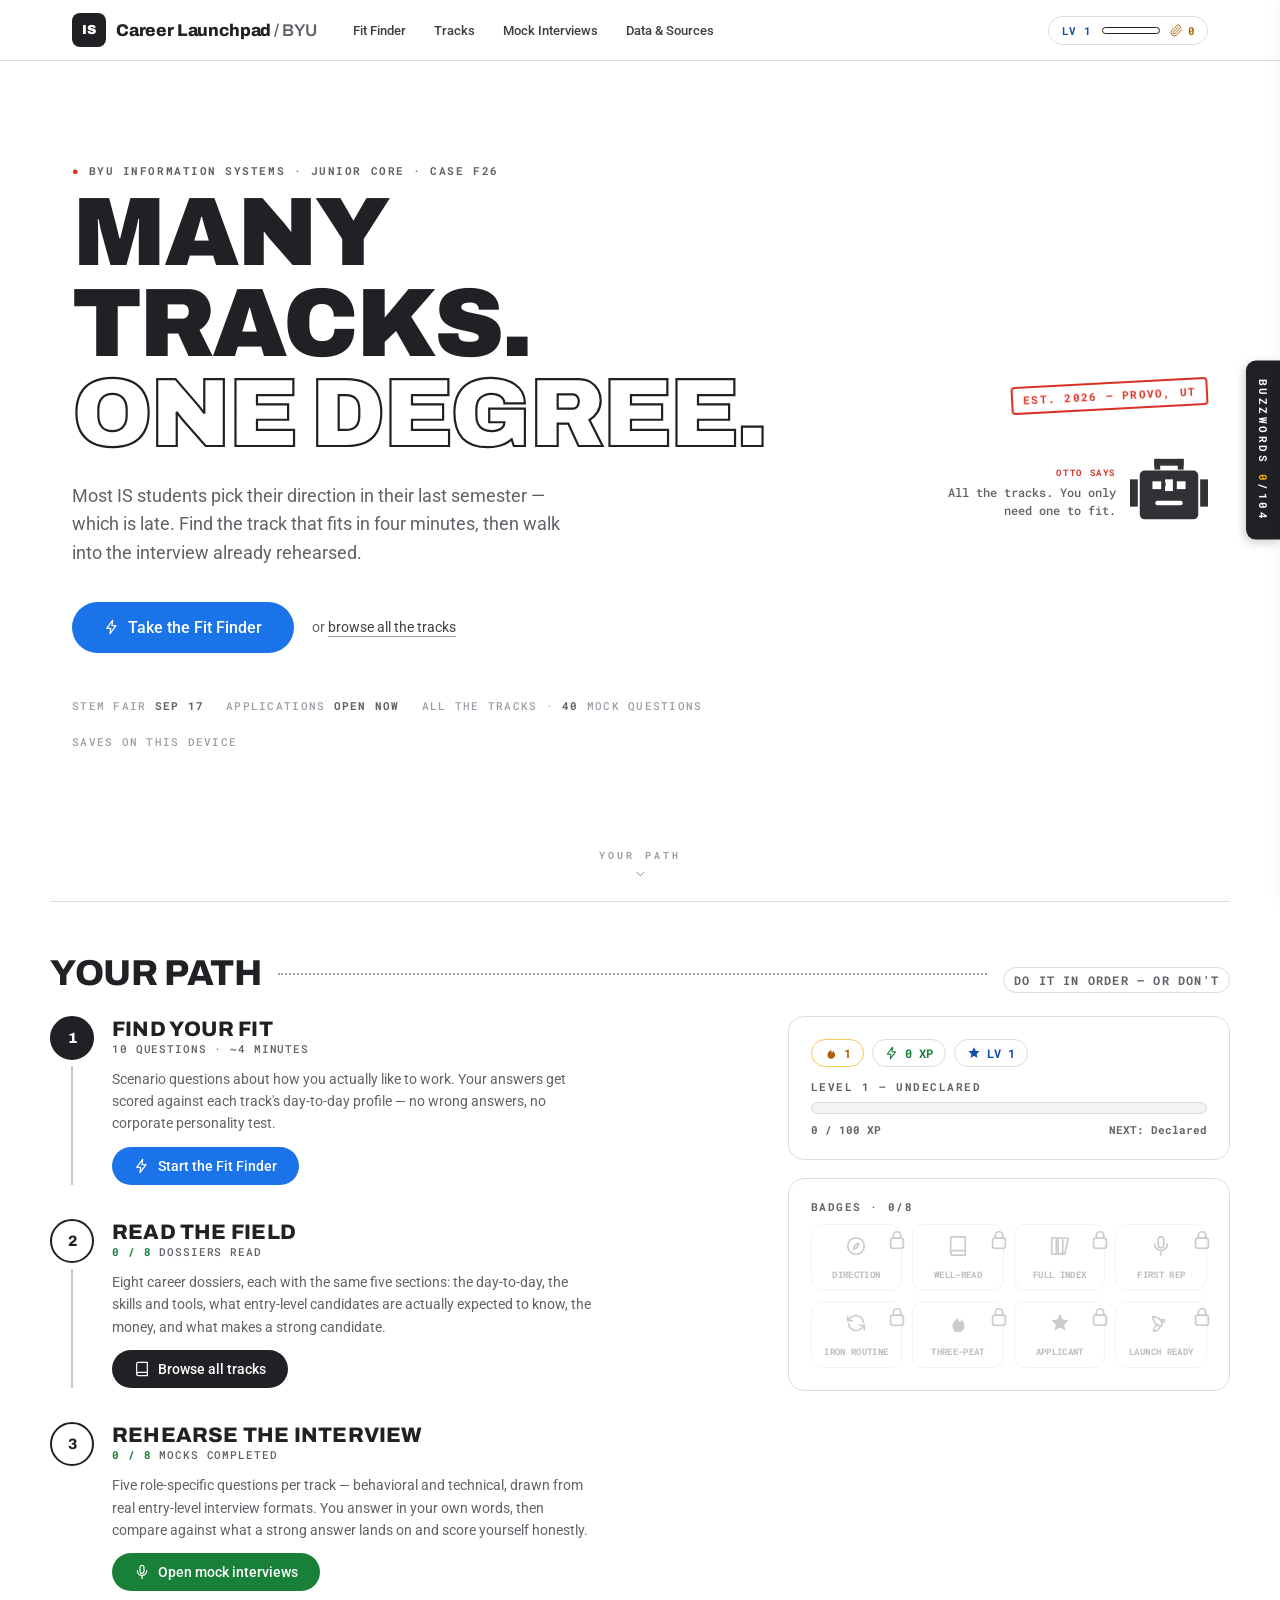
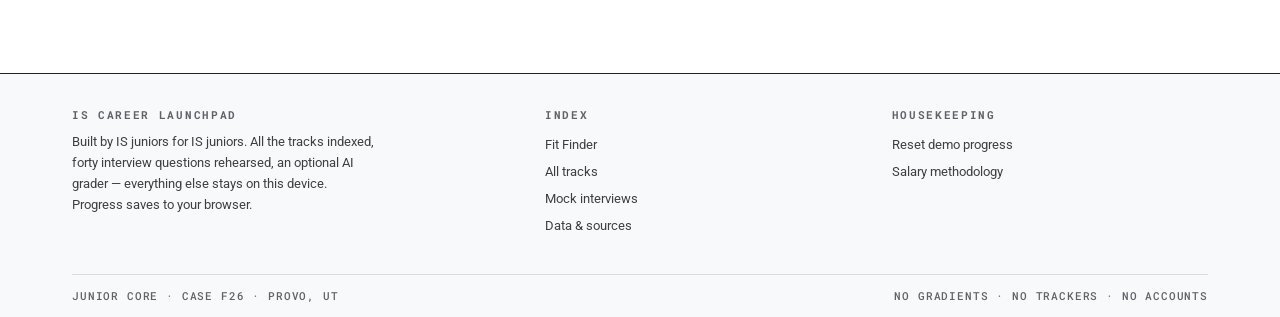
==== commit 88774439: "Copy: 'many tracks / all the tracks' instead of a fixed count of 8" ====
--- a/career-launchpad/index.html
+++ b/career-launchpad/index.html
@@ -812,7 +812,7 @@
       <div>
         <div class="fh">IS Career Launchpad</div>
         <p style="font-size:13px; color:var(--ink2); max-width:44ch; margin:0">
-          Built by IS juniors for IS juniors. Eight career tracks indexed, forty interview
+          Built by IS juniors for IS juniors. All the tracks indexed, forty interview
           questions rehearsed, an optional AI grader — everything else stays on this device.
           Progress saves to your browser.
         </p>
@@ -2164,7 +2164,7 @@
   "Your streak is a promise to future-you.",
   "Interviews are just meetings with homework.",
   "Salary data is directional. Negotiation is personal.",
-  "Eight tracks. You only need one to fit."
+  "All the tracks. You only need one to fit."
 ];
 /* shop unlock: Otto Extended Vocabulary */
 const OTTO_LINES_2 = [
@@ -2584,17 +2584,17 @@
     <div class="wrap hero-grid">
       <div class="hero-main">
         <p class="kicker"><span class="dot">●</span> BYU Information Systems · Junior Core · Case F26</p>
-        <h1>Eight tracks.<br><span class="outl">One degree.</span></h1>
+        <h1>Many tracks.<br><span class="outl">One degree.</span></h1>
         <p class="sub">Most IS students pick their direction in their last semester — which is late.
         Find the track that fits in four minutes, then walk into the interview already rehearsed.</p>
         <div class="cta">
           <button class="btn btn-primary btn-hero" onclick="startQuiz()">${ICONS.bolt} ${S.quizDone?"Retake the Fit Finder":"Take the Fit Finder"}</button>
-          <span class="alt">or <a href="#/tracks">browse all eight tracks</a></span>
+          <span class="alt">or <a href="#/tracks">browse all the tracks</a></span>
         </div>
         <div class="microline">
           <span>STEM FAIR <b>SEP 17</b></span>
           <span>APPLICATIONS <b>OPEN NOW</b></span>
-          <span><b>8</b> TRACKS · <b>40</b> MOCK QUESTIONS</span>
+          <span>ALL THE TRACKS · <b>40</b> MOCK QUESTIONS</span>
           <span>SAVES ON THIS DEVICE</span>
         </div>
       </div>
@@ -2739,7 +2739,7 @@
   return `
   <section class="wrap" style="padding-top:40px">
     <div class="section-head">
-      <h2>The eight tracks</h2><span class="rule"></span>
+      <h2>All the tracks</h2><span class="rule"></span>
       <span class="count">${S.read.length}/8 READ</span>
     </div>
     <p style="color:var(--grey); max-width:70ch; margin-top:-8px">
